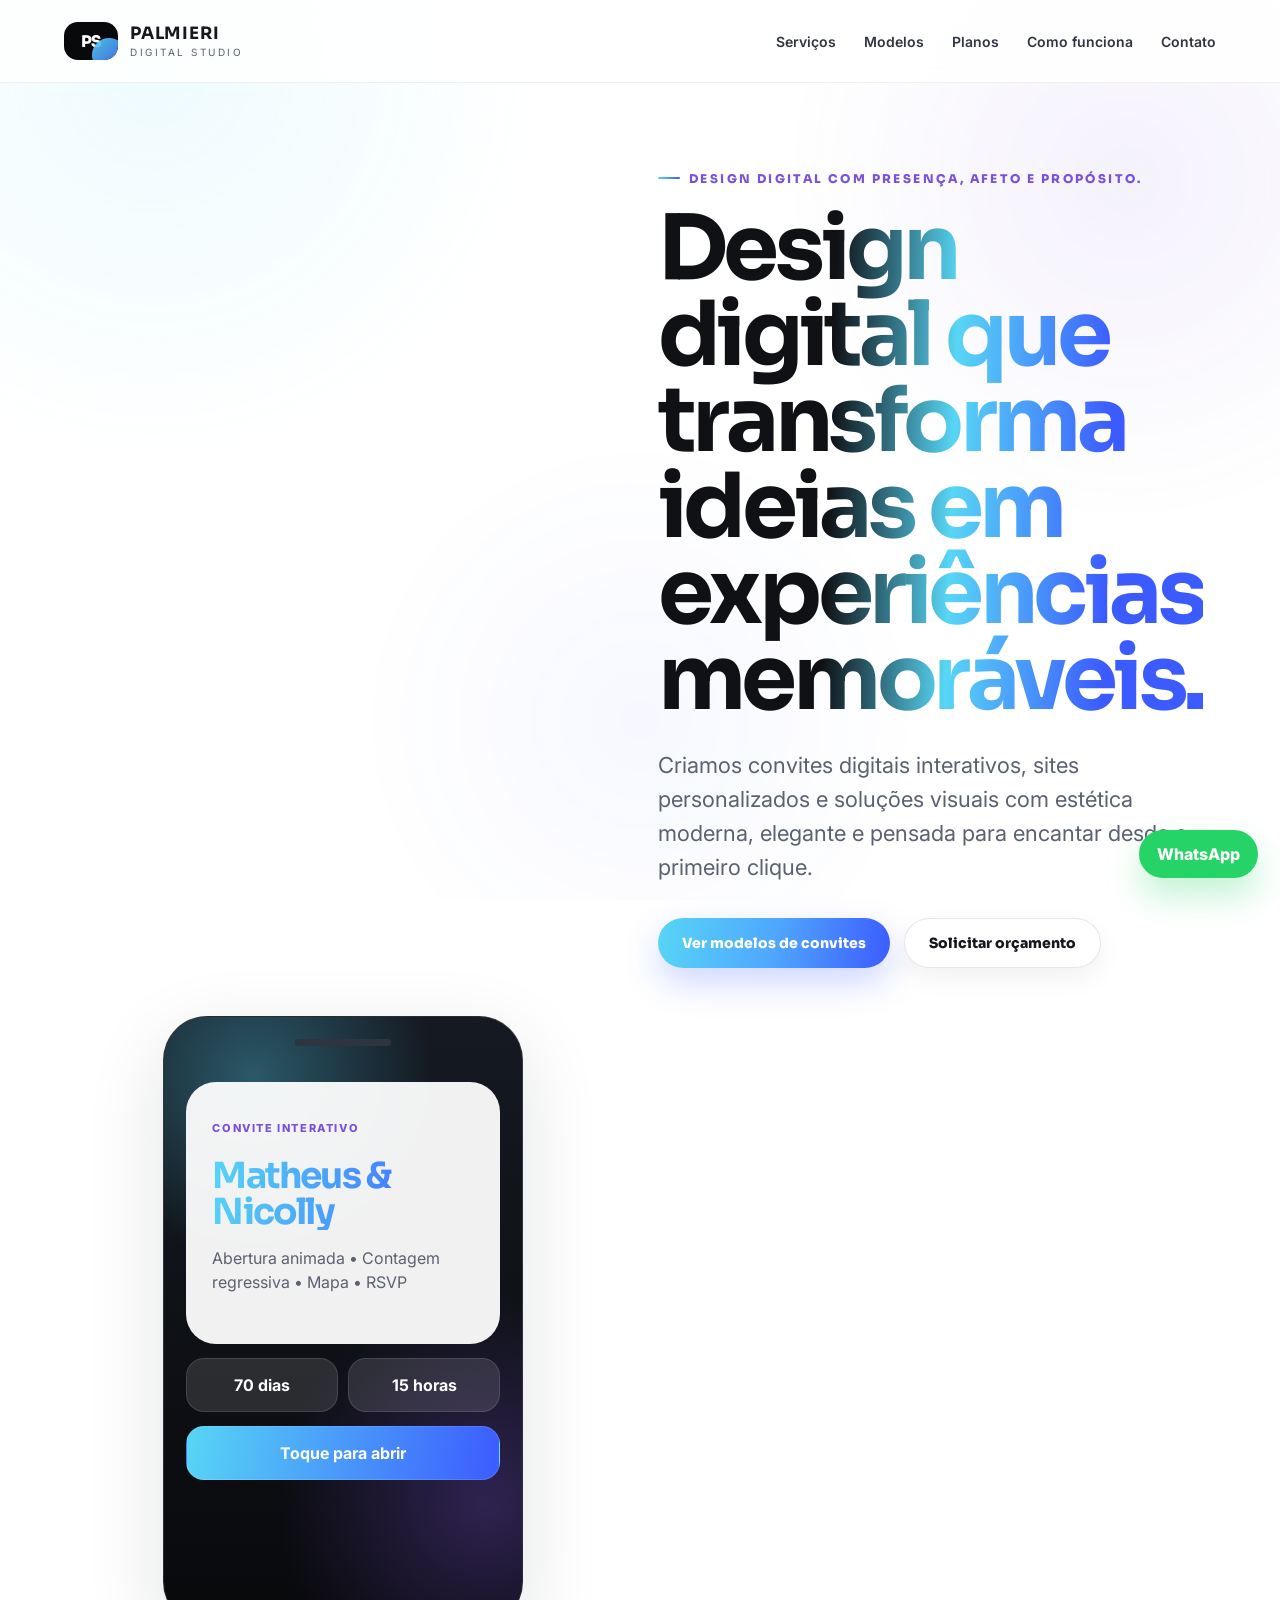
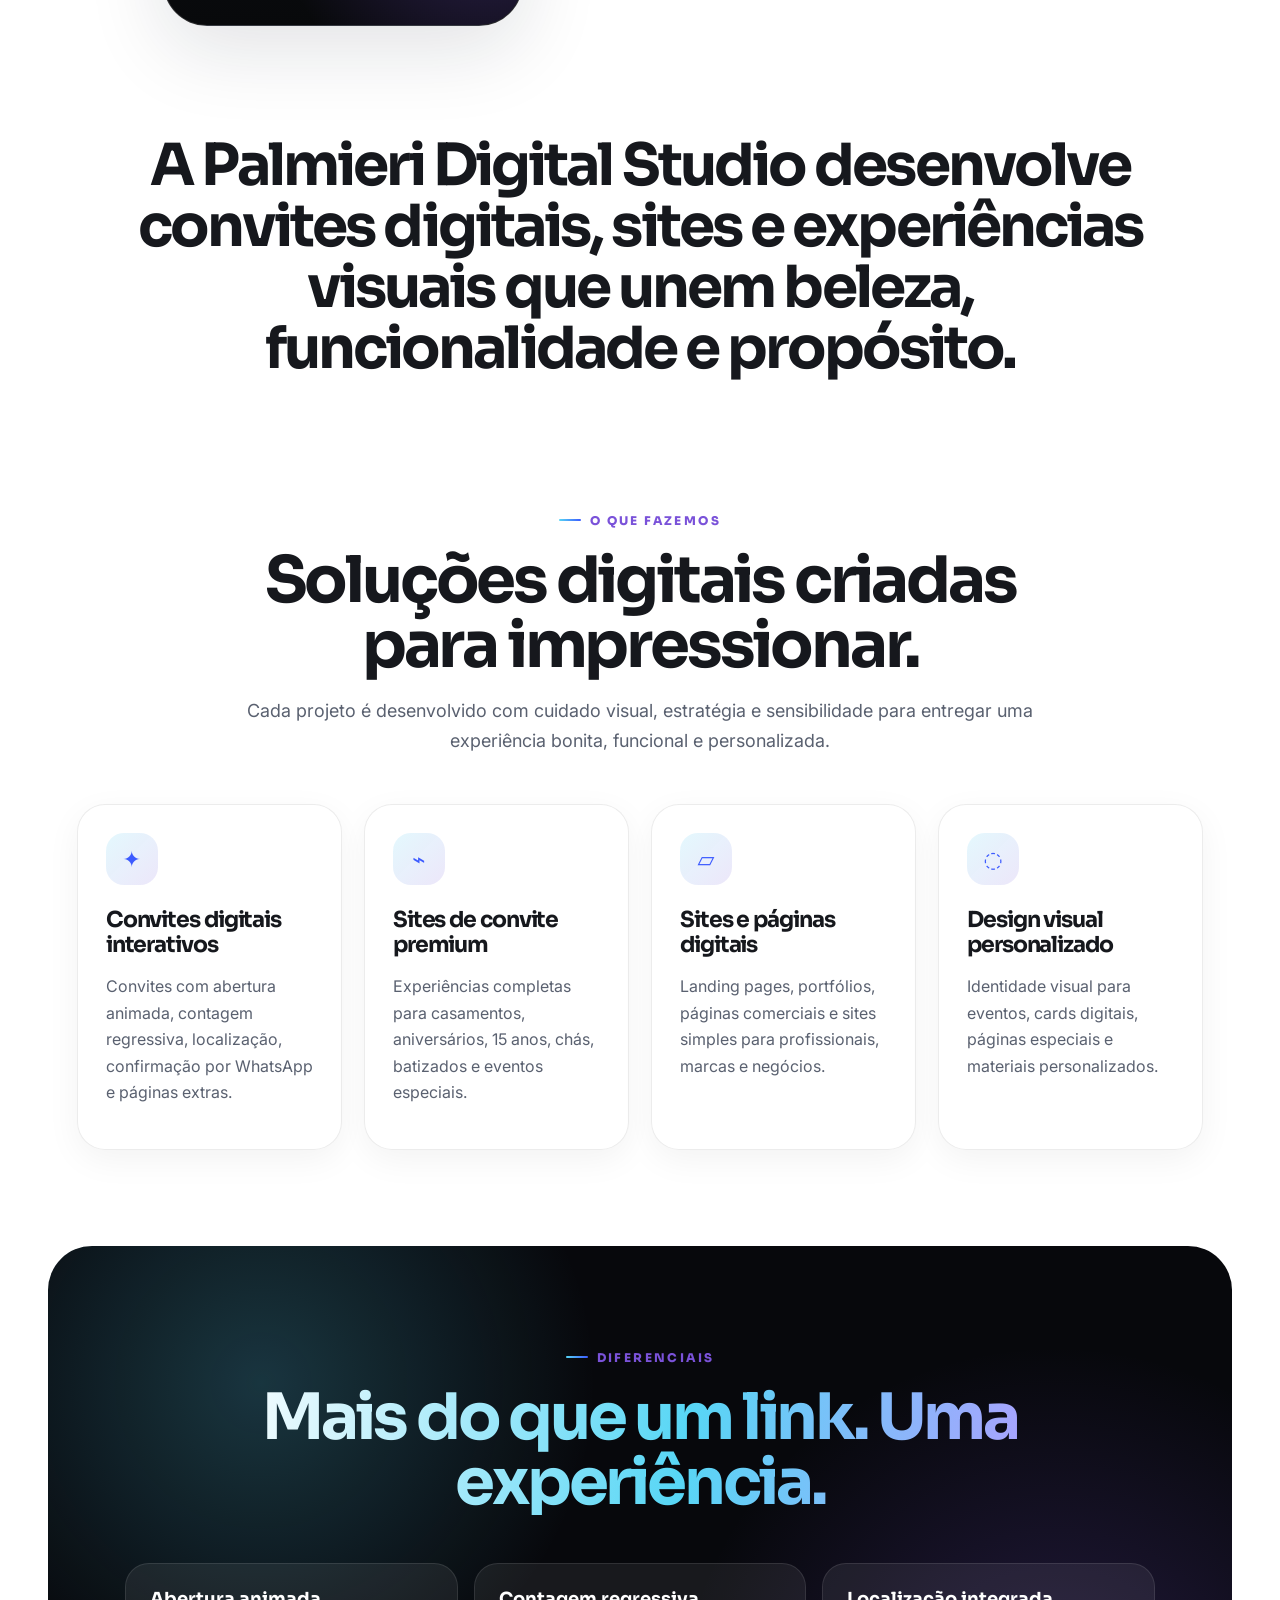
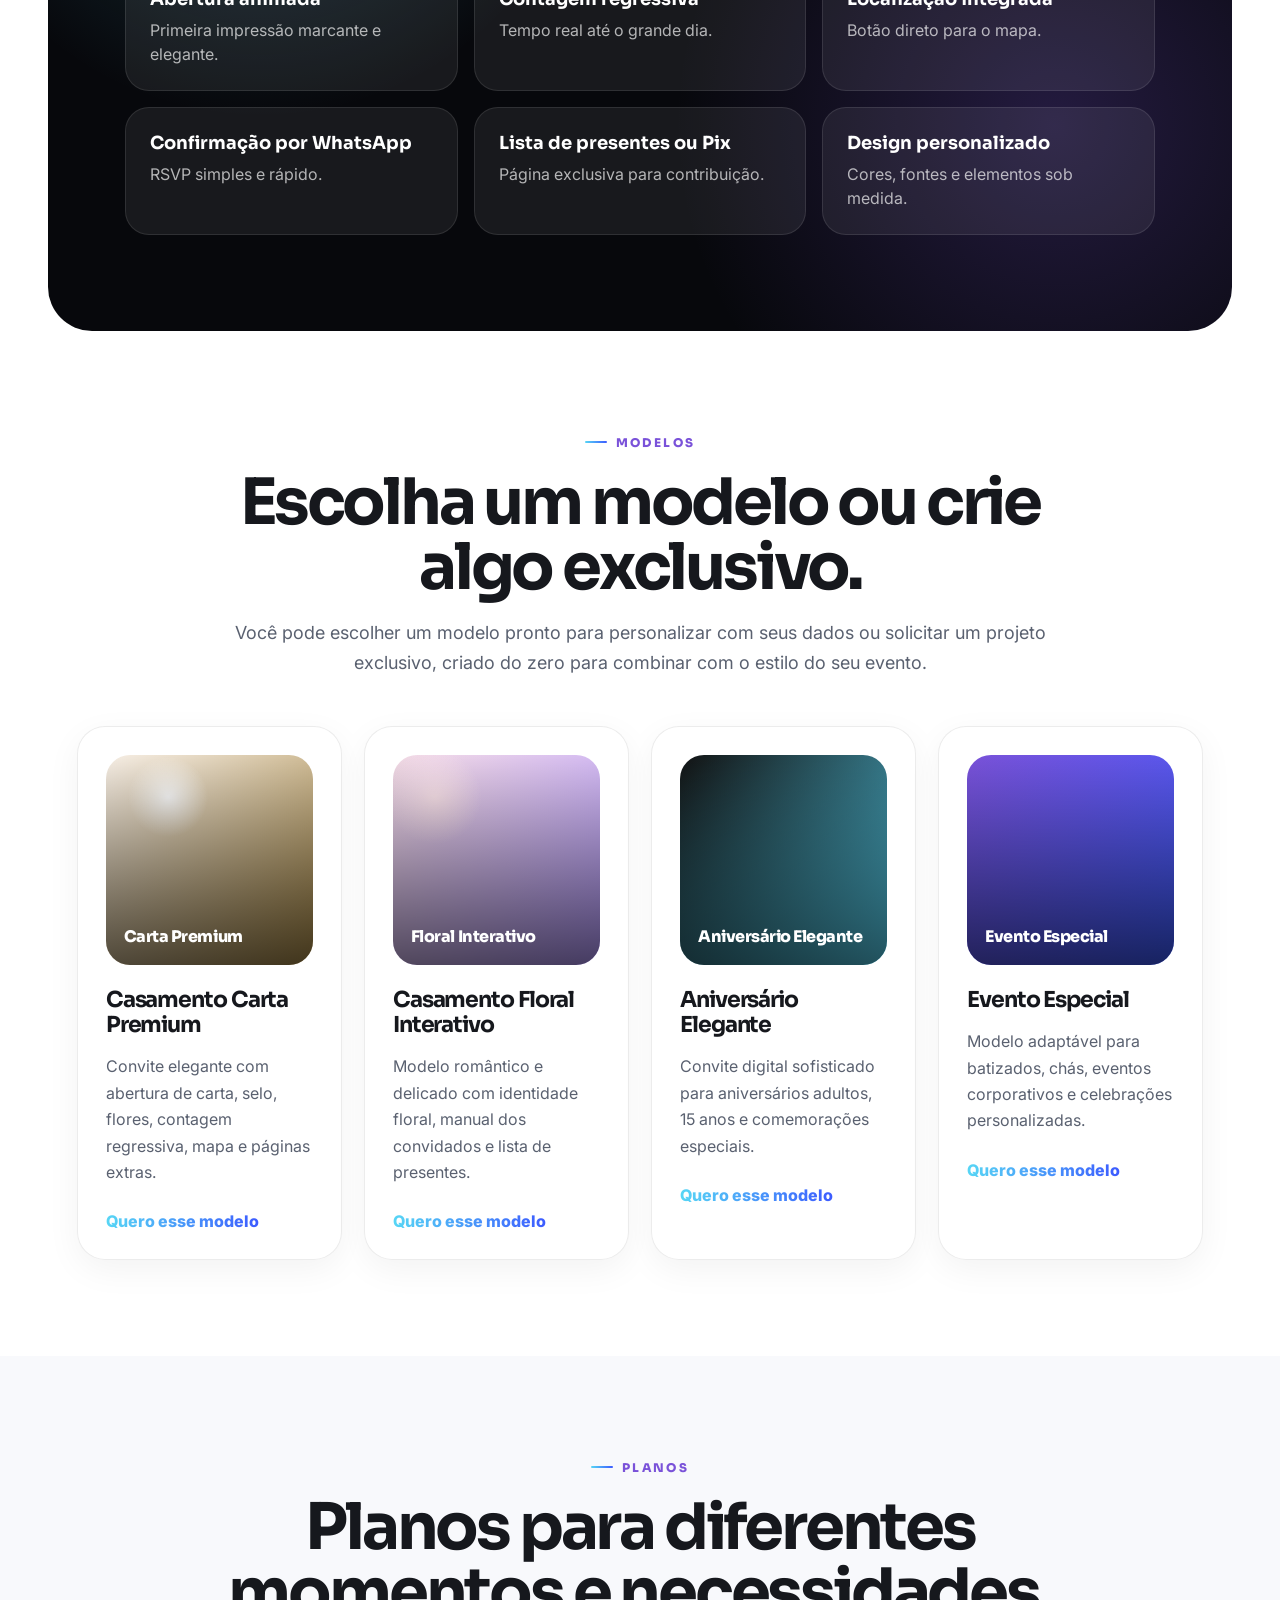
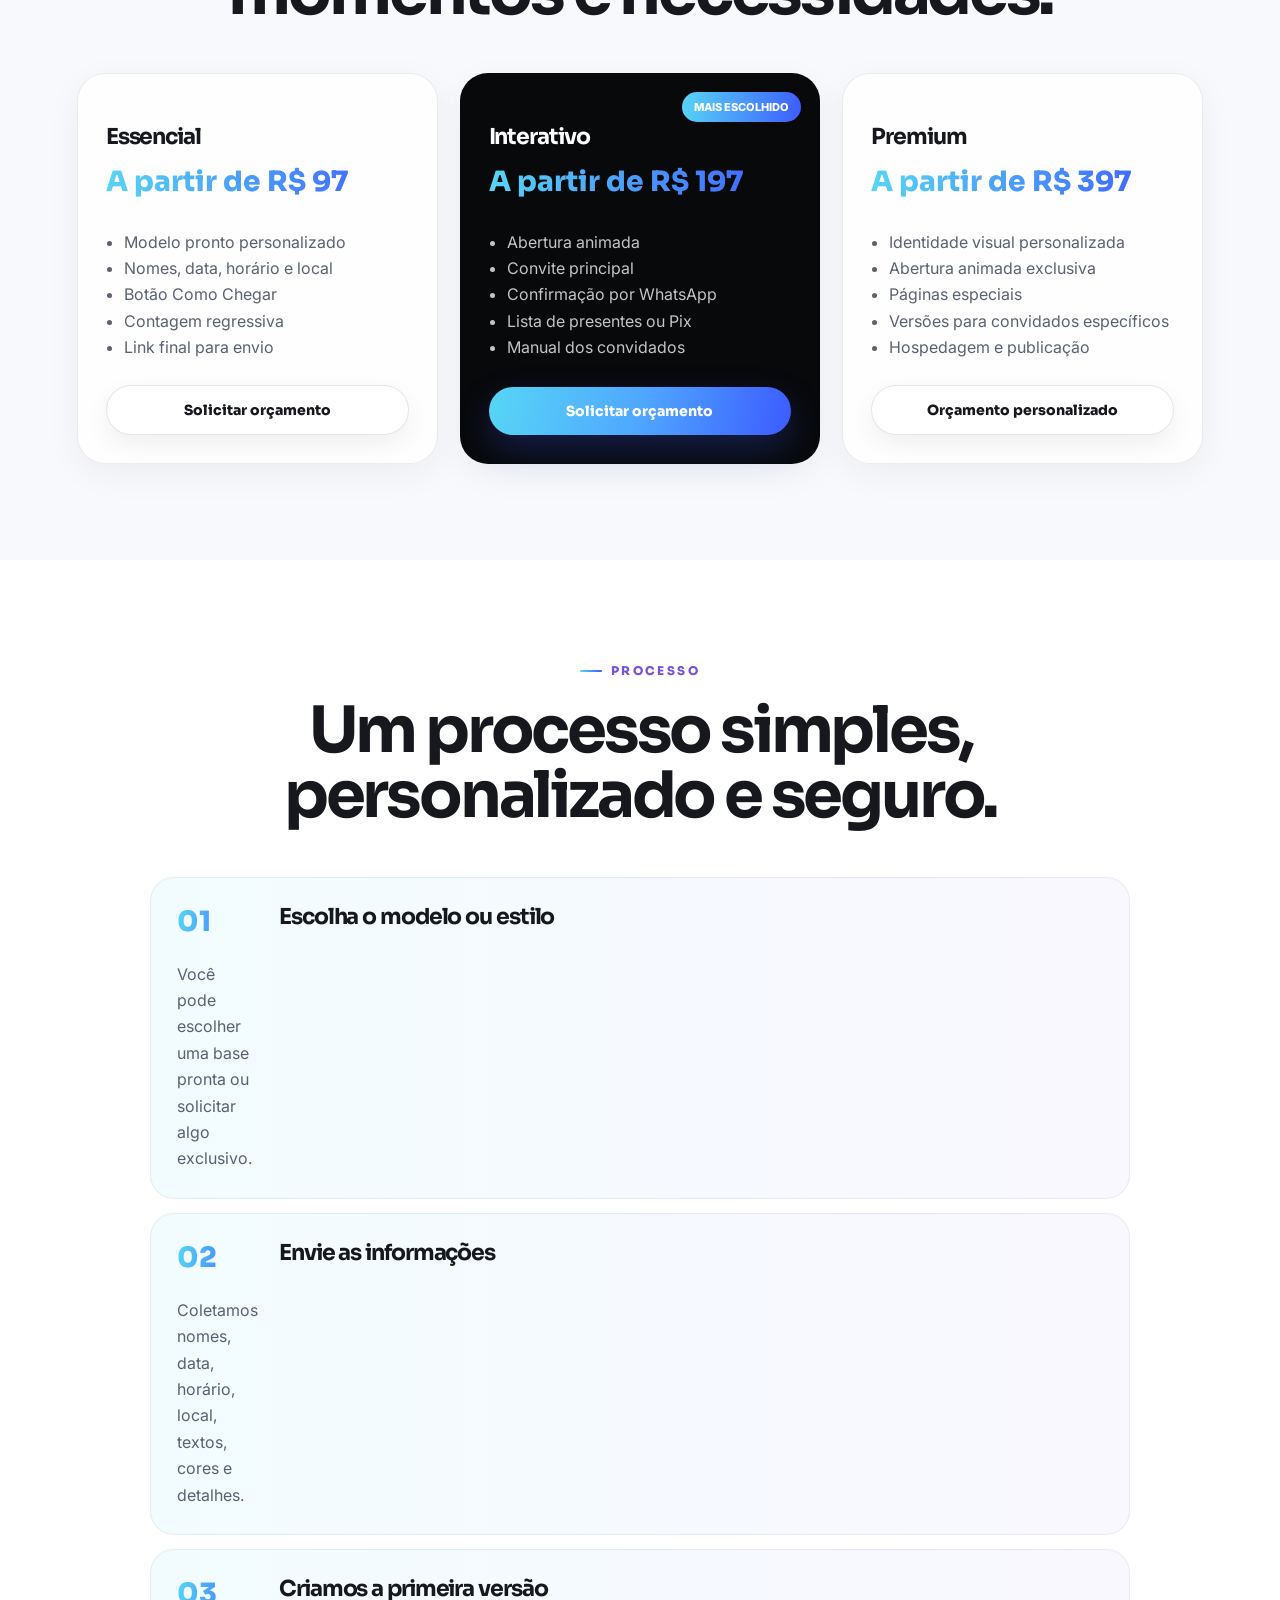
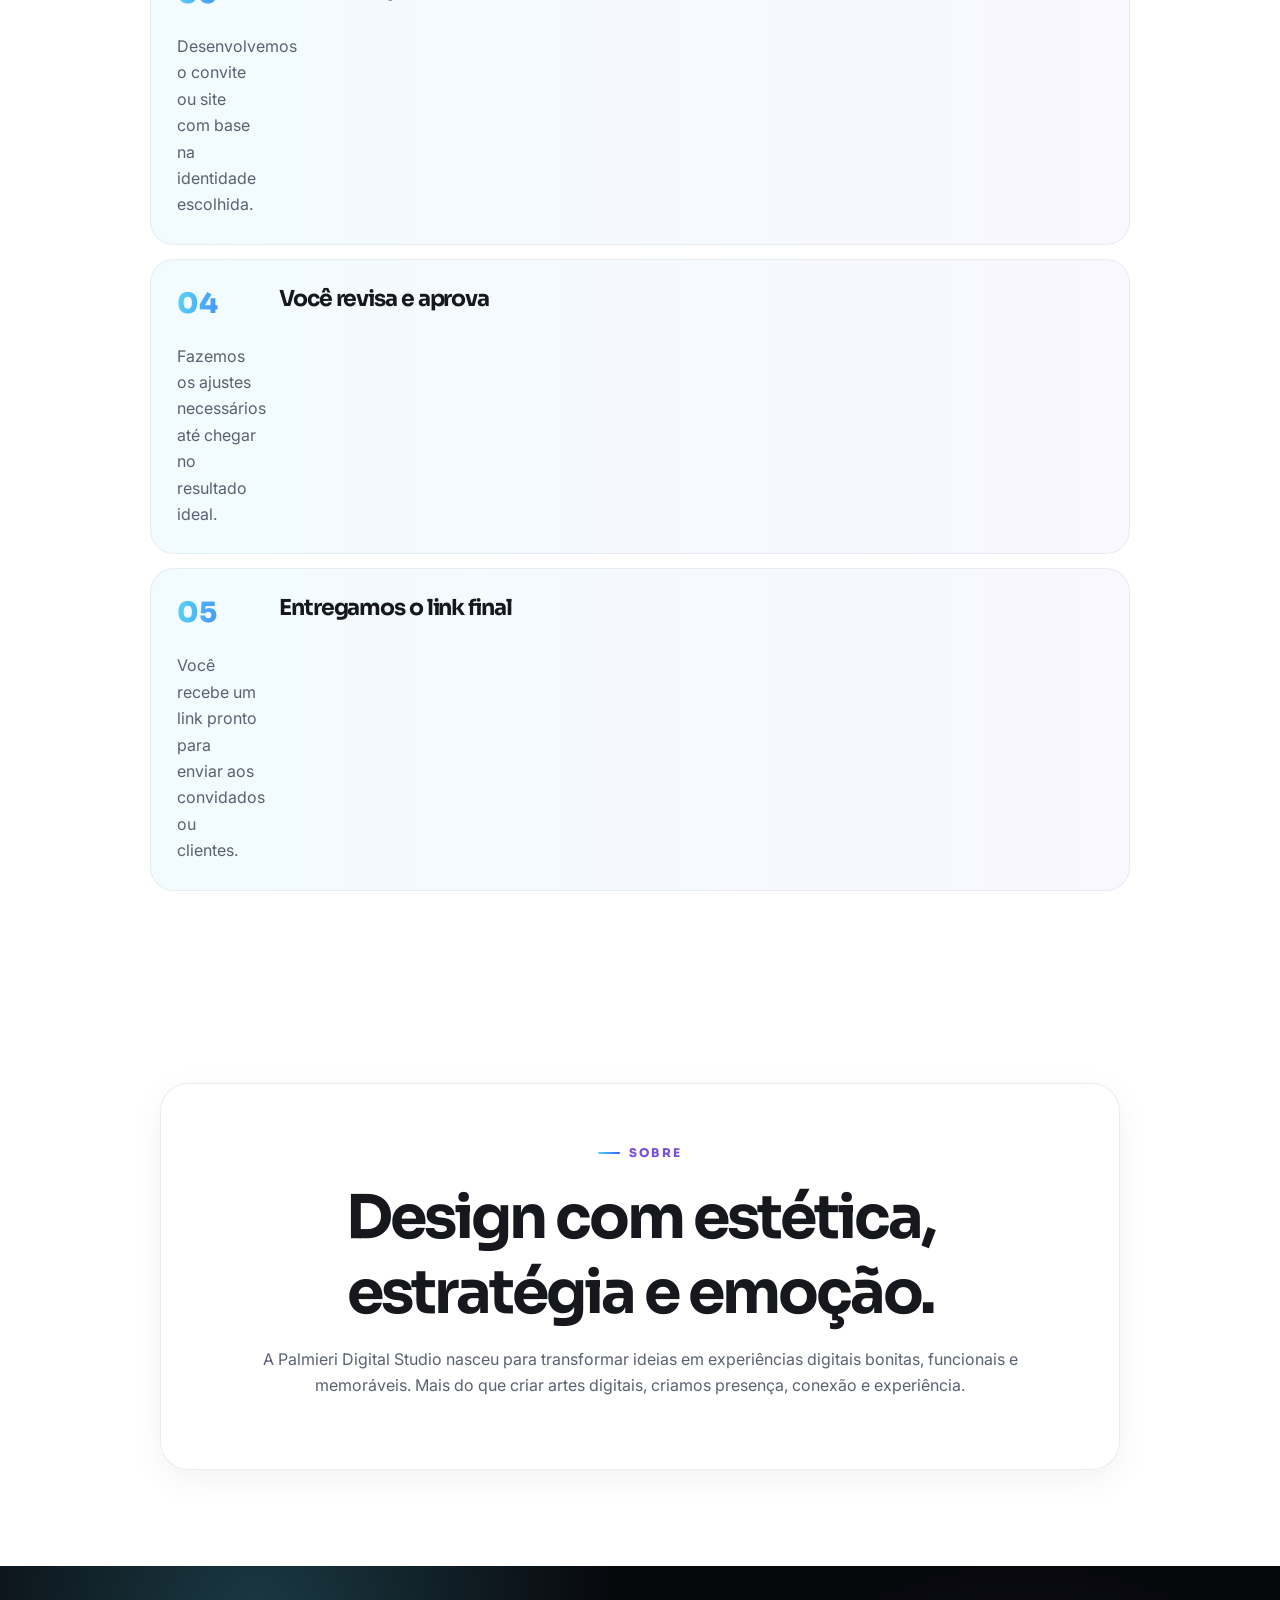
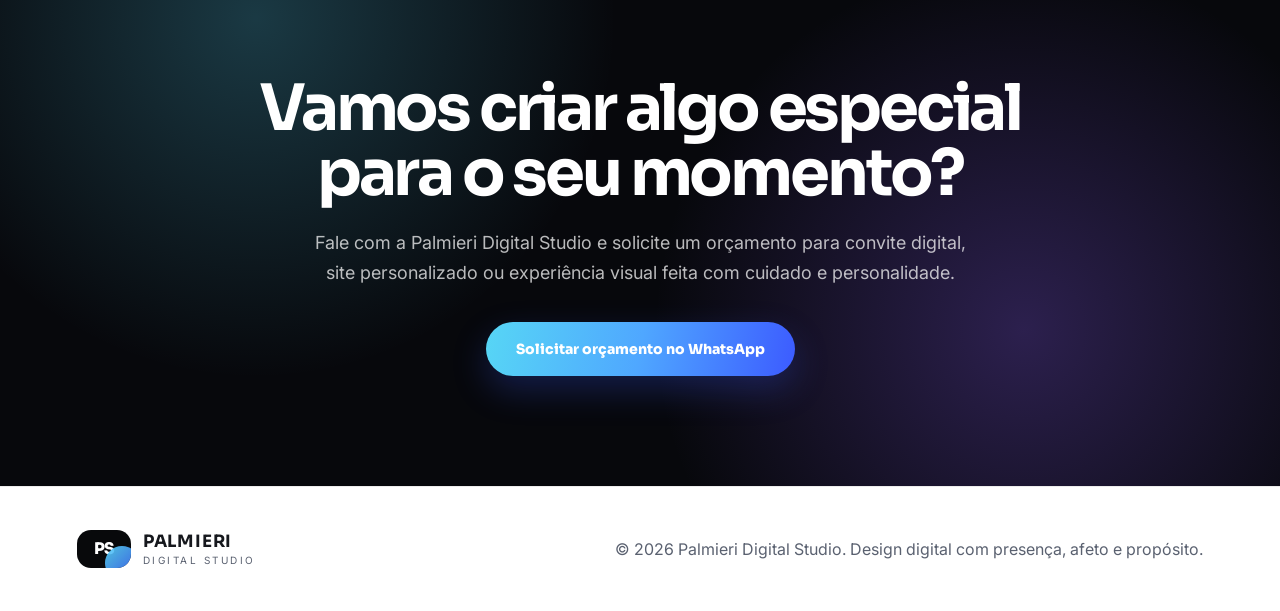
==== index.html @ e54e87e0 "Primeira versão do site Palmieri Digital Studio" ====
<!DOCTYPE html>
<html lang="pt-BR">
<head>
  <meta charset="UTF-8" />
  <meta name="viewport" content="width=device-width, initial-scale=1.0" />
  <title>Palmieri Digital Studio</title>
  <meta name="description" content="Convites digitais interativos, sites personalizados e experiências visuais com design moderno, elegante e feito sob medida." />
  <link rel="preconnect" href="https://fonts.googleapis.com">
  <link rel="preconnect" href="https://fonts.gstatic.com" crossorigin>
  <link href="https://fonts.googleapis.com/css2?family=Inter:wght@400;500;600;700;800&family=Sora:wght@400;500;600;700;800&display=swap" rel="stylesheet">
  <link rel="stylesheet" href="style.css" />
  <script defer src="script.js"></script>
</head>

<body>
  <header class="header">
    <a class="brand" href="#inicio" aria-label="Palmieri Digital Studio">
      <span class="brand-symbol">PS</span>
      <span class="brand-text">
        <strong>Palmieri</strong>
        <small>Digital Studio</small>
      </span>
    </a>

    <button class="menu-btn" id="menuBtn" aria-label="Abrir menu">☰</button>

    <nav class="nav" id="nav">
      <a href="#servicos">Serviços</a>
      <a href="#modelos">Modelos</a>
      <a href="#planos">Planos</a>
      <a href="#como-funciona">Como funciona</a>
      <a href="#contato">Contato</a>
    </nav>
  </header>

  <main>
    <section class="hero" id="inicio">
      <div class="hero-bg"></div>

      <div class="hero-content reveal">
        <p class="eyebrow">Design digital com presença, afeto e propósito.</p>
        <h1>Design digital que transforma ideias em experiências memoráveis.</h1>
        <p class="hero-text">
          Criamos convites digitais interativos, sites personalizados e soluções visuais com estética moderna,
          elegante e pensada para encantar desde o primeiro clique.
        </p>

        <div class="hero-actions">
          <a class="btn primary" href="#modelos">Ver modelos de convites</a>
          <a class="btn secondary" href="https://wa.me/5519996208046?text=Ol%C3%A1%21%20Gostei%20da%20Palmieri%20Digital%20Studio%20e%20gostaria%20de%20solicitar%20um%20or%C3%A7amento%20para%20um%20convite%20digital%20ou%20site%20personalizado." target="_blank" rel="noopener">Solicitar orçamento</a>
        </div>
      </div>

      <div class="hero-card reveal">
        <div class="phone-mockup">
          <div class="phone-top"></div>
          <div class="mock-card invite">
            <span class="mini-label">Convite interativo</span>
            <h3>Matheus & Nicolly</h3>
            <p>Abertura animada • Contagem regressiva • Mapa • RSVP</p>
          </div>
          <div class="mock-row">
            <span>70 dias</span>
            <span>15 horas</span>
          </div>
          <div class="mock-button">Toque para abrir</div>
        </div>
      </div>
    </section>

    <section class="section intro reveal">
      <p>
        A Palmieri Digital Studio desenvolve convites digitais, sites e experiências visuais que unem
        beleza, funcionalidade e propósito.
      </p>
    </section>

    <section class="section" id="servicos">
      <div class="section-head reveal">
        <span class="eyebrow">O que fazemos</span>
        <h2>Soluções digitais criadas para impressionar.</h2>
        <p>
          Cada projeto é desenvolvido com cuidado visual, estratégia e sensibilidade para entregar uma experiência
          bonita, funcional e personalizada.
        </p>
      </div>

      <div class="grid services-grid">
        <article class="service-card reveal">
          <div class="icon">✦</div>
          <h3>Convites digitais interativos</h3>
          <p>Convites com abertura animada, contagem regressiva, localização, confirmação por WhatsApp e páginas extras.</p>
        </article>

        <article class="service-card reveal">
          <div class="icon">⌁</div>
          <h3>Sites de convite premium</h3>
          <p>Experiências completas para casamentos, aniversários, 15 anos, chás, batizados e eventos especiais.</p>
        </article>

        <article class="service-card reveal">
          <div class="icon">▱</div>
          <h3>Sites e páginas digitais</h3>
          <p>Landing pages, portfólios, páginas comerciais e sites simples para profissionais, marcas e negócios.</p>
        </article>

        <article class="service-card reveal">
          <div class="icon">◌</div>
          <h3>Design visual personalizado</h3>
          <p>Identidade visual para eventos, cards digitais, páginas especiais e materiais personalizados.</p>
        </article>
      </div>
    </section>

    <section class="section dark-section">
      <div class="section-head reveal">
        <span class="eyebrow blue">Diferenciais</span>
        <h2>Mais do que um link. Uma experiência.</h2>
      </div>

      <div class="features">
        <div class="feature reveal"><strong>Abertura animada</strong><span>Primeira impressão marcante e elegante.</span></div>
        <div class="feature reveal"><strong>Contagem regressiva</strong><span>Tempo real até o grande dia.</span></div>
        <div class="feature reveal"><strong>Localização integrada</strong><span>Botão direto para o mapa.</span></div>
        <div class="feature reveal"><strong>Confirmação por WhatsApp</strong><span>RSVP simples e rápido.</span></div>
        <div class="feature reveal"><strong>Lista de presentes ou Pix</strong><span>Página exclusiva para contribuição.</span></div>
        <div class="feature reveal"><strong>Design personalizado</strong><span>Cores, fontes e elementos sob medida.</span></div>
      </div>
    </section>

    <section class="section" id="modelos">
      <div class="section-head reveal">
        <span class="eyebrow">Modelos</span>
        <h2>Escolha um modelo ou crie algo exclusivo.</h2>
        <p>
          Você pode escolher um modelo pronto para personalizar com seus dados ou solicitar um projeto exclusivo,
          criado do zero para combinar com o estilo do seu evento.
        </p>
      </div>

      <div class="grid models-grid">
        <article class="model-card reveal">
          <div class="model-preview model-1">
            <span>Carta Premium</span>
          </div>
          <h3>Casamento Carta Premium</h3>
          <p>Convite elegante com abertura de carta, selo, flores, contagem regressiva, mapa e páginas extras.</p>
          <a href="https://wa.me/5519996208046?text=Ol%C3%A1%21%20Gostei%20da%20Palmieri%20Digital%20Studio%20e%20gostaria%20de%20solicitar%20um%20or%C3%A7amento%20para%20um%20convite%20digital%20ou%20site%20personalizado." target="_blank" rel="noopener">Quero esse modelo</a>
        </article>

        <article class="model-card reveal">
          <div class="model-preview model-2">
            <span>Floral Interativo</span>
          </div>
          <h3>Casamento Floral Interativo</h3>
          <p>Modelo romântico e delicado com identidade floral, manual dos convidados e lista de presentes.</p>
          <a href="https://wa.me/5519996208046?text=Ol%C3%A1%21%20Gostei%20da%20Palmieri%20Digital%20Studio%20e%20gostaria%20de%20solicitar%20um%20or%C3%A7amento%20para%20um%20convite%20digital%20ou%20site%20personalizado." target="_blank" rel="noopener">Quero esse modelo</a>
        </article>

        <article class="model-card reveal">
          <div class="model-preview model-3">
            <span>Aniversário Elegante</span>
          </div>
          <h3>Aniversário Elegante</h3>
          <p>Convite digital sofisticado para aniversários adultos, 15 anos e comemorações especiais.</p>
          <a href="https://wa.me/5519996208046?text=Ol%C3%A1%21%20Gostei%20da%20Palmieri%20Digital%20Studio%20e%20gostaria%20de%20solicitar%20um%20or%C3%A7amento%20para%20um%20convite%20digital%20ou%20site%20personalizado." target="_blank" rel="noopener">Quero esse modelo</a>
        </article>

        <article class="model-card reveal">
          <div class="model-preview model-4">
            <span>Evento Especial</span>
          </div>
          <h3>Evento Especial</h3>
          <p>Modelo adaptável para batizados, chás, eventos corporativos e celebrações personalizadas.</p>
          <a href="https://wa.me/5519996208046?text=Ol%C3%A1%21%20Gostei%20da%20Palmieri%20Digital%20Studio%20e%20gostaria%20de%20solicitar%20um%20or%C3%A7amento%20para%20um%20convite%20digital%20ou%20site%20personalizado." target="_blank" rel="noopener">Quero esse modelo</a>
        </article>
      </div>
    </section>

    <section class="section pricing" id="planos">
      <div class="section-head reveal">
        <span class="eyebrow">Planos</span>
        <h2>Planos para diferentes momentos e necessidades.</h2>
      </div>

      <div class="grid pricing-grid">
        <article class="price-card reveal">
          <h3>Essencial</h3>
          <p class="price">A partir de R$ 97</p>
          <ul>
            <li>Modelo pronto personalizado</li>
            <li>Nomes, data, horário e local</li>
            <li>Botão Como Chegar</li>
            <li>Contagem regressiva</li>
            <li>Link final para envio</li>
          </ul>
          <a class="btn secondary full" href="https://wa.me/5519996208046?text=Ol%C3%A1%21%20Gostei%20da%20Palmieri%20Digital%20Studio%20e%20gostaria%20de%20solicitar%20um%20or%C3%A7amento%20para%20um%20convite%20digital%20ou%20site%20personalizado." target="_blank" rel="noopener">Solicitar orçamento</a>
        </article>

        <article class="price-card featured reveal">
          <span class="tag">Mais escolhido</span>
          <h3>Interativo</h3>
          <p class="price">A partir de R$ 197</p>
          <ul>
            <li>Abertura animada</li>
            <li>Convite principal</li>
            <li>Confirmação por WhatsApp</li>
            <li>Lista de presentes ou Pix</li>
            <li>Manual dos convidados</li>
          </ul>
          <a class="btn primary full" href="https://wa.me/5519996208046?text=Ol%C3%A1%21%20Gostei%20da%20Palmieri%20Digital%20Studio%20e%20gostaria%20de%20solicitar%20um%20or%C3%A7amento%20para%20um%20convite%20digital%20ou%20site%20personalizado." target="_blank" rel="noopener">Solicitar orçamento</a>
        </article>

        <article class="price-card reveal">
          <h3>Premium</h3>
          <p class="price">A partir de R$ 397</p>
          <ul>
            <li>Identidade visual personalizada</li>
            <li>Abertura animada exclusiva</li>
            <li>Páginas especiais</li>
            <li>Versões para convidados específicos</li>
            <li>Hospedagem e publicação</li>
          </ul>
          <a class="btn secondary full" href="https://wa.me/5519996208046?text=Ol%C3%A1%21%20Gostei%20da%20Palmieri%20Digital%20Studio%20e%20gostaria%20de%20solicitar%20um%20or%C3%A7amento%20para%20um%20convite%20digital%20ou%20site%20personalizado." target="_blank" rel="noopener">Orçamento personalizado</a>
        </article>
      </div>
    </section>

    <section class="section process" id="como-funciona">
      <div class="section-head reveal">
        <span class="eyebrow">Processo</span>
        <h2>Um processo simples, personalizado e seguro.</h2>
      </div>

      <div class="steps">
        <div class="step reveal"><span>01</span><h3>Escolha o modelo ou estilo</h3><p>Você pode escolher uma base pronta ou solicitar algo exclusivo.</p></div>
        <div class="step reveal"><span>02</span><h3>Envie as informações</h3><p>Coletamos nomes, data, horário, local, textos, cores e detalhes.</p></div>
        <div class="step reveal"><span>03</span><h3>Criamos a primeira versão</h3><p>Desenvolvemos o convite ou site com base na identidade escolhida.</p></div>
        <div class="step reveal"><span>04</span><h3>Você revisa e aprova</h3><p>Fazemos os ajustes necessários até chegar no resultado ideal.</p></div>
        <div class="step reveal"><span>05</span><h3>Entregamos o link final</h3><p>Você recebe um link pronto para enviar aos convidados ou clientes.</p></div>
      </div>
    </section>

    <section class="section about">
      <div class="about-box reveal">
        <span class="eyebrow">Sobre</span>
        <h2>Design com estética, estratégia e emoção.</h2>
        <p>
          A Palmieri Digital Studio nasceu para transformar ideias em experiências digitais bonitas, funcionais
          e memoráveis. Mais do que criar artes digitais, criamos presença, conexão e experiência.
        </p>
      </div>
    </section>

    <section class="cta" id="contato">
      <div class="cta-content reveal">
        <h2>Vamos criar algo especial para o seu momento?</h2>
        <p>
          Fale com a Palmieri Digital Studio e solicite um orçamento para convite digital, site personalizado
          ou experiência visual feita com cuidado e personalidade.
        </p>
        <a class="btn primary large" href="https://wa.me/5519996208046?text=Ol%C3%A1%21%20Gostei%20da%20Palmieri%20Digital%20Studio%20e%20gostaria%20de%20solicitar%20um%20or%C3%A7amento%20para%20um%20convite%20digital%20ou%20site%20personalizado." target="_blank" rel="noopener">Solicitar orçamento no WhatsApp</a>
      </div>
    </section>
  </main>

  <a class="whatsapp-float" href="https://wa.me/5519996208046?text=Ol%C3%A1%21%20Gostei%20da%20Palmieri%20Digital%20Studio%20e%20gostaria%20de%20solicitar%20um%20or%C3%A7amento%20para%20um%20convite%20digital%20ou%20site%20personalizado." target="_blank" rel="noopener" aria-label="Falar no WhatsApp">
    WhatsApp
  </a>

  <footer class="footer">
    <div class="brand footer-brand">
      <span class="brand-symbol">PS</span>
      <span class="brand-text">
        <strong>Palmieri</strong>
        <small>Digital Studio</small>
      </span>
    </div>
    <p>© 2026 Palmieri Digital Studio. Design digital com presença, afeto e propósito.</p>
  </footer>
</body>
</html>
---- style.css ----
:root{
  --white:#ffffff;
  --off:#f8f9fc;
  --soft:#eef4ff;
  --black:#0f1115;
  --graphite:#16181d;
  --text:#5a6170;
  --blue1:#57d6f5;
  --blue2:#4fa7ff;
  --blue3:#3c5bff;
  --purple1:#3f2468;
  --purple2:#7a52d9;
  --purple3:#b59bff;
  --radius:28px;
  --shadow:0 24px 80px rgba(18, 23, 38, .12);
}

*{box-sizing:border-box}

html{scroll-behavior:smooth}

body{
  margin:0;
  font-family:"Inter",system-ui,sans-serif;
  color:var(--graphite);
  background:var(--white);
  overflow-x:hidden;
}

body:before{
  content:"";
  position:fixed;
  inset:0;
  pointer-events:none;
  opacity:.55;
  background:
    radial-gradient(circle at 12% 8%, rgba(87,214,245,.18), transparent 28%),
    radial-gradient(circle at 88% 20%, rgba(122,82,217,.14), transparent 26%),
    radial-gradient(circle at 50% 80%, rgba(60,91,255,.08), transparent 30%);
  z-index:-1;
}

a{text-decoration:none;color:inherit}

.header{
  position:sticky;
  top:0;
  z-index:50;
  display:flex;
  align-items:center;
  justify-content:space-between;
  gap:28px;
  padding:22px clamp(18px,5vw,70px);
  background:rgba(255,255,255,.82);
  backdrop-filter:blur(18px);
  border-bottom:1px solid rgba(15,17,21,.06);
}

.brand{
  display:flex;
  align-items:center;
  gap:12px;
}

.brand-symbol{
  width:54px;
  height:38px;
  display:grid;
  place-items:center;
  border-radius:14px;
  background:#08090b;
  color:#fff;
  font-family:"Sora",sans-serif;
  font-weight:800;
  letter-spacing:-1px;
  position:relative;
  overflow:hidden;
}

.brand-symbol:after{
  content:"";
  position:absolute;
  inset:auto -8px -12px auto;
  width:34px;
  height:34px;
  border-radius:50%;
  background:linear-gradient(135deg,var(--blue1),var(--blue3));
  opacity:.9;
}

.brand-text{
  display:flex;
  flex-direction:column;
  line-height:1;
}

.brand-text strong{
  font-family:"Sora",sans-serif;
  text-transform:uppercase;
  letter-spacing:.8px;
  font-size:17px;
}

.brand-text small{
  margin-top:5px;
  text-transform:uppercase;
  letter-spacing:2.5px;
  color:var(--text);
  font-size:10px;
}

.nav{
  display:flex;
  align-items:center;
  gap:28px;
  font-weight:600;
  font-size:14px;
}

.nav a{
  color:#303541;
}

.nav a:hover{
  background:linear-gradient(90deg,var(--blue1),var(--blue3));
  -webkit-background-clip:text;
  background-clip:text;
  color:transparent;
}

.menu-btn{
  display:none;
  border:0;
  background:#111;
  color:white;
  border-radius:12px;
  padding:10px 13px;
  font-size:22px;
}

.hero{
  min-height:calc(100vh - 84px);
  display:grid;
  grid-template-columns:1.15fr .85fr;
  align-items:center;
  gap:48px;
  padding:80px clamp(18px,6vw,88px);
  position:relative;
}

.hero-content{
  max-width:820px;
}

.eyebrow{
  display:inline-flex;
  align-items:center;
  gap:9px;
  margin:0 0 20px;
  font-family:"Sora",sans-serif;
  font-size:12px;
  font-weight:800;
  text-transform:uppercase;
  letter-spacing:2.4px;
  color:var(--purple2);
}

.eyebrow:before{
  content:"";
  width:22px;
  height:2px;
  background:linear-gradient(90deg,var(--blue1),var(--blue3));
  border-radius:99px;
}

h1,h2,h3{
  font-family:"Sora",sans-serif;
  margin:0;
  letter-spacing:-.05em;
}

h1{
  max-width:900px;
  font-size:clamp(46px,7vw,92px);
  line-height:.96;
  background:linear-gradient(92deg,var(--black) 0%, var(--black) 32%, var(--blue1) 54%, var(--blue3) 82%);
  -webkit-background-clip:text;
  background-clip:text;
  color:transparent;
}

.hero-text{
  max-width:680px;
  margin:26px 0 0;
  color:var(--text);
  font-size:clamp(18px,2vw,22px);
  line-height:1.55;
}

.hero-actions{
  display:flex;
  flex-wrap:wrap;
  gap:14px;
  margin-top:34px;
}

.btn{
  display:inline-flex;
  align-items:center;
  justify-content:center;
  border-radius:999px;
  padding:15px 24px;
  font-weight:800;
  font-family:"Sora",sans-serif;
  font-size:14px;
  transition:.25s ease;
}

.btn.primary{
  color:white;
  background:linear-gradient(100deg,var(--blue1),var(--blue2),var(--blue3));
  box-shadow:0 14px 34px rgba(60,91,255,.25);
}

.btn.secondary{
  color:var(--graphite);
  background:white;
  border:1px solid rgba(15,17,21,.10);
  box-shadow:0 10px 26px rgba(15,17,21,.06);
}

.btn.large{
  padding:18px 30px;
}

.btn.full{
  width:100%;
}

.btn:hover{
  transform:translateY(-3px);
}

.hero-card{
  display:flex;
  justify-content:center;
}

.phone-mockup{
  width:min(360px,90vw);
  min-height:610px;
  border-radius:44px;
  padding:22px;
  background:linear-gradient(180deg,#151922,#08090b);
  box-shadow:var(--shadow);
  border:1px solid rgba(255,255,255,.14);
  position:relative;
  overflow:hidden;
}

.phone-mockup:before{
  content:"";
  position:absolute;
  inset:0;
  background:
    radial-gradient(circle at 25% 10%, rgba(87,214,245,.34), transparent 30%),
    radial-gradient(circle at 90% 80%, rgba(122,82,217,.32), transparent 36%);
}

.phone-top{
  width:96px;
  height:7px;
  border-radius:99px;
  background:#2e3440;
  margin:0 auto 36px;
  position:relative;
  z-index:2;
}

.mock-card{
  position:relative;
  z-index:2;
  padding:34px 26px;
  border-radius:30px;
  background:rgba(255,255,255,.94);
}

.mock-card h3{
  margin-top:22px;
  font-size:36px;
  line-height:1;
  background:linear-gradient(100deg,var(--blue1),var(--blue3));
  -webkit-background-clip:text;
  background-clip:text;
  color:transparent;
}

.mock-card p{
  color:var(--text);
  line-height:1.5;
}

.mini-label{
  font-size:11px;
  text-transform:uppercase;
  letter-spacing:1.6px;
  color:var(--purple2);
  font-weight:800;
}

.mock-row{
  position:relative;
  z-index:2;
  display:grid;
  grid-template-columns:1fr 1fr;
  gap:10px;
  margin-top:14px;
}

.mock-row span,
.mock-button{
  background:rgba(255,255,255,.12);
  color:white;
  border:1px solid rgba(255,255,255,.12);
  padding:16px;
  border-radius:18px;
  text-align:center;
  font-weight:700;
}

.mock-button{
  position:relative;
  z-index:2;
  margin-top:14px;
  background:linear-gradient(100deg,var(--blue1),var(--blue3));
}

.section{
  padding:96px clamp(18px,6vw,88px);
}

.intro{
  padding-top:30px;
  padding-bottom:30px;
}

.intro p{
  max-width:1040px;
  margin:0 auto;
  font-family:"Sora",sans-serif;
  font-weight:700;
  font-size:clamp(28px,5vw,58px);
  line-height:1.05;
  letter-spacing:-.05em;
  text-align:center;
}

.section-head{
  max-width:850px;
  margin:0 auto 48px;
  text-align:center;
}

.section-head h2,
.cta h2{
  font-size:clamp(34px,5vw,64px);
  line-height:1.02;
}

.section-head p{
  margin:18px auto 0;
  color:var(--text);
  line-height:1.65;
  font-size:18px;
}

.grid{
  display:grid;
  gap:22px;
}

.services-grid{
  grid-template-columns:repeat(4,1fr);
}

.service-card,
.model-card,
.price-card,
.about-box{
  border:1px solid rgba(15,17,21,.08);
  background:rgba(255,255,255,.78);
  border-radius:var(--radius);
  padding:28px;
  box-shadow:0 10px 34px rgba(15,17,21,.05);
}

.icon{
  width:52px;
  height:52px;
  display:grid;
  place-items:center;
  border-radius:18px;
  background:linear-gradient(135deg,rgba(87,214,245,.16),rgba(122,82,217,.14));
  color:var(--blue3);
  font-size:22px;
}

.service-card h3,
.model-card h3,
.price-card h3,
.step h3{
  margin-top:22px;
  font-size:22px;
  line-height:1.15;
}

.service-card p,
.model-card p,
.price-card li,
.step p,
.about-box p,
.cta p{
  color:var(--text);
  line-height:1.65;
}

.dark-section{
  background:#07080c;
  color:white;
  border-radius:44px;
  margin:0 clamp(12px,4vw,48px);
  position:relative;
  overflow:hidden;
}

.dark-section:before{
  content:"";
  position:absolute;
  inset:0;
  background:
    radial-gradient(circle at 18% 20%, rgba(87,214,245,.22), transparent 30%),
    radial-gradient(circle at 85% 70%, rgba(122,82,217,.25), transparent 34%);
}

.dark-section .section-head,
.dark-section .features{
  position:relative;
  z-index:2;
}

.dark-section h2{
  background:linear-gradient(100deg,#fff 0%, var(--blue1) 55%, var(--purple3) 100%);
  -webkit-background-clip:text;
  background-clip:text;
  color:transparent;
}

.features{
  display:grid;
  grid-template-columns:repeat(3,1fr);
  gap:16px;
}

.feature{
  padding:24px;
  border-radius:24px;
  background:rgba(255,255,255,.07);
  border:1px solid rgba(255,255,255,.10);
}

.feature strong{
  display:block;
  margin-bottom:8px;
  font-family:"Sora",sans-serif;
  font-size:18px;
}

.feature span{
  color:rgba(255,255,255,.68);
  line-height:1.5;
}

.models-grid{
  grid-template-columns:repeat(4,1fr);
}

.model-preview{
  height:210px;
  border-radius:24px;
  display:flex;
  align-items:flex-end;
  padding:18px;
  color:white;
  font-family:"Sora",sans-serif;
  font-weight:800;
  letter-spacing:-.03em;
  position:relative;
  overflow:hidden;
}

.model-preview:before{
  content:"";
  position:absolute;
  inset:0;
  background:linear-gradient(180deg, transparent, rgba(0,0,0,.62));
}

.model-preview span{
  position:relative;
  z-index:2;
}

.model-1{
  background:
    radial-gradient(circle at 30% 20%, #fff, transparent 18%),
    linear-gradient(135deg,#f7efe6,#a98a48);
}

.model-2{
  background:
    radial-gradient(circle at 20% 20%, #ffe7ef, transparent 20%),
    linear-gradient(135deg,#f4dce5,#b59bff);
}

.model-3{
  background:linear-gradient(135deg,#111,#57d6f5);
}

.model-4{
  background:linear-gradient(135deg,#7a52d9,#3c5bff);
}

.model-card a{
  display:inline-flex;
  margin-top:10px;
  font-weight:800;
  background:linear-gradient(90deg,var(--blue1),var(--blue3));
  -webkit-background-clip:text;
  background-clip:text;
  color:transparent;
}

.pricing{
  background:var(--off);
}

.pricing-grid{
  grid-template-columns:repeat(3,1fr);
  align-items:stretch;
}

.price-card{
  position:relative;
  display:flex;
  flex-direction:column;
}

.price-card.featured{
  background:#08090b;
  color:white;
  transform:translateY(-10px);
}

.price-card.featured li{
  color:rgba(255,255,255,.76);
}

.tag{
  position:absolute;
  top:18px;
  right:18px;
  padding:8px 12px;
  border-radius:999px;
  background:linear-gradient(100deg,var(--blue1),var(--blue3));
  color:white;
  font-size:11px;
  font-weight:800;
  text-transform:uppercase;
}

.price{
  font-family:"Sora",sans-serif;
  font-weight:800;
  font-size:28px;
  margin:14px 0;
  background:linear-gradient(100deg,var(--blue1),var(--blue3));
  -webkit-background-clip:text;
  background-clip:text;
  color:transparent;
}

.price-card ul{
  padding-left:18px;
  margin-bottom:24px;
  flex:1;
}

.process{
  background:white;
}

.steps{
  max-width:980px;
  margin:0 auto;
  display:grid;
  gap:14px;
}

.step{
  display:grid;
  grid-template-columns:80px 1fr;
  gap:22px;
  align-items:start;
  padding:26px;
  border-radius:24px;
  background:linear-gradient(90deg,rgba(87,214,245,.08),rgba(181,155,255,.08));
  border:1px solid rgba(15,17,21,.06);
}

.step span{
  font-family:"Sora",sans-serif;
  font-size:28px;
  font-weight:800;
  background:linear-gradient(100deg,var(--blue1),var(--blue3));
  -webkit-background-clip:text;
  background-clip:text;
  color:transparent;
}

.step h3{
  margin:0 0 6px;
}

.step p{
  margin:0;
}

.about-box{
  max-width:960px;
  margin:0 auto;
  text-align:center;
  padding:54px;
}

.about-box h2{
  font-size:clamp(34px,5vw,60px);
}

.cta{
  padding:110px clamp(18px,6vw,88px);
  background:#07080c;
  color:white;
  text-align:center;
  position:relative;
  overflow:hidden;
}

.cta:before{
  content:"";
  position:absolute;
  inset:0;
  background:
    radial-gradient(circle at 20% 10%, rgba(87,214,245,.24), transparent 32%),
    radial-gradient(circle at 80% 70%, rgba(122,82,217,.32), transparent 34%);
}

.cta-content{
  position:relative;
  z-index:2;
  max-width:860px;
  margin:0 auto;
}

.cta p{
  color:rgba(255,255,255,.72);
  font-size:18px;
  max-width:680px;
  margin:22px auto 34px;
}

.whatsapp-float{
  position:fixed;
  right:22px;
  bottom:22px;
  z-index:80;
  padding:14px 18px;
  border-radius:999px;
  background:#25D366;
  color:white;
  font-weight:800;
  box-shadow:0 18px 34px rgba(37,211,102,.28);
}

.footer{
  padding:36px clamp(18px,6vw,88px);
  display:flex;
  justify-content:space-between;
  align-items:center;
  gap:22px;
  border-top:1px solid rgba(15,17,21,.08);
}

.footer p{
  color:var(--text);
  text-align:right;
}

.reveal{
  opacity:0;
  transform:translateY(28px);
  transition:opacity .8s ease, transform .8s ease;
}

.reveal.visible{
  opacity:1;
  transform:translateY(0);
}

@media(max-width:1050px){
  .hero{
    grid-template-columns:1fr;
    text-align:center;
  }

  .hero-content{
    margin:0 auto;
  }

  .hero-actions{
    justify-content:center;
  }

  .services-grid,
  .models-grid{
    grid-template-columns:repeat(2,1fr);
  }

  .pricing-grid{
    grid-template-columns:1fr;
  }

  .price-card.featured{
    transform:none;
  }
}

@media(max-width:760px){
  .header{
    align-items:flex-start;
  }

  .menu-btn{
    display:block;
  }

  .nav{
    display:none;
    position:absolute;
    left:18px;
    right:18px;
    top:78px;
    padding:18px;
    flex-direction:column;
    align-items:flex-start;
    background:white;
    border:1px solid rgba(15,17,21,.08);
    border-radius:22px;
    box-shadow:var(--shadow);
  }

  .nav.open{
    display:flex;
  }

  .hero{
    padding-top:60px;
  }

  .services-grid,
  .models-grid,
  .features{
    grid-template-columns:1fr;
  }

  .step{
    grid-template-columns:1fr;
  }

  .footer{
    flex-direction:column;
    align-items:flex-start;
  }

  .footer p{
    text-align:left;
  }

  .whatsapp-float{
    right:14px;
    bottom:14px;
  }
}
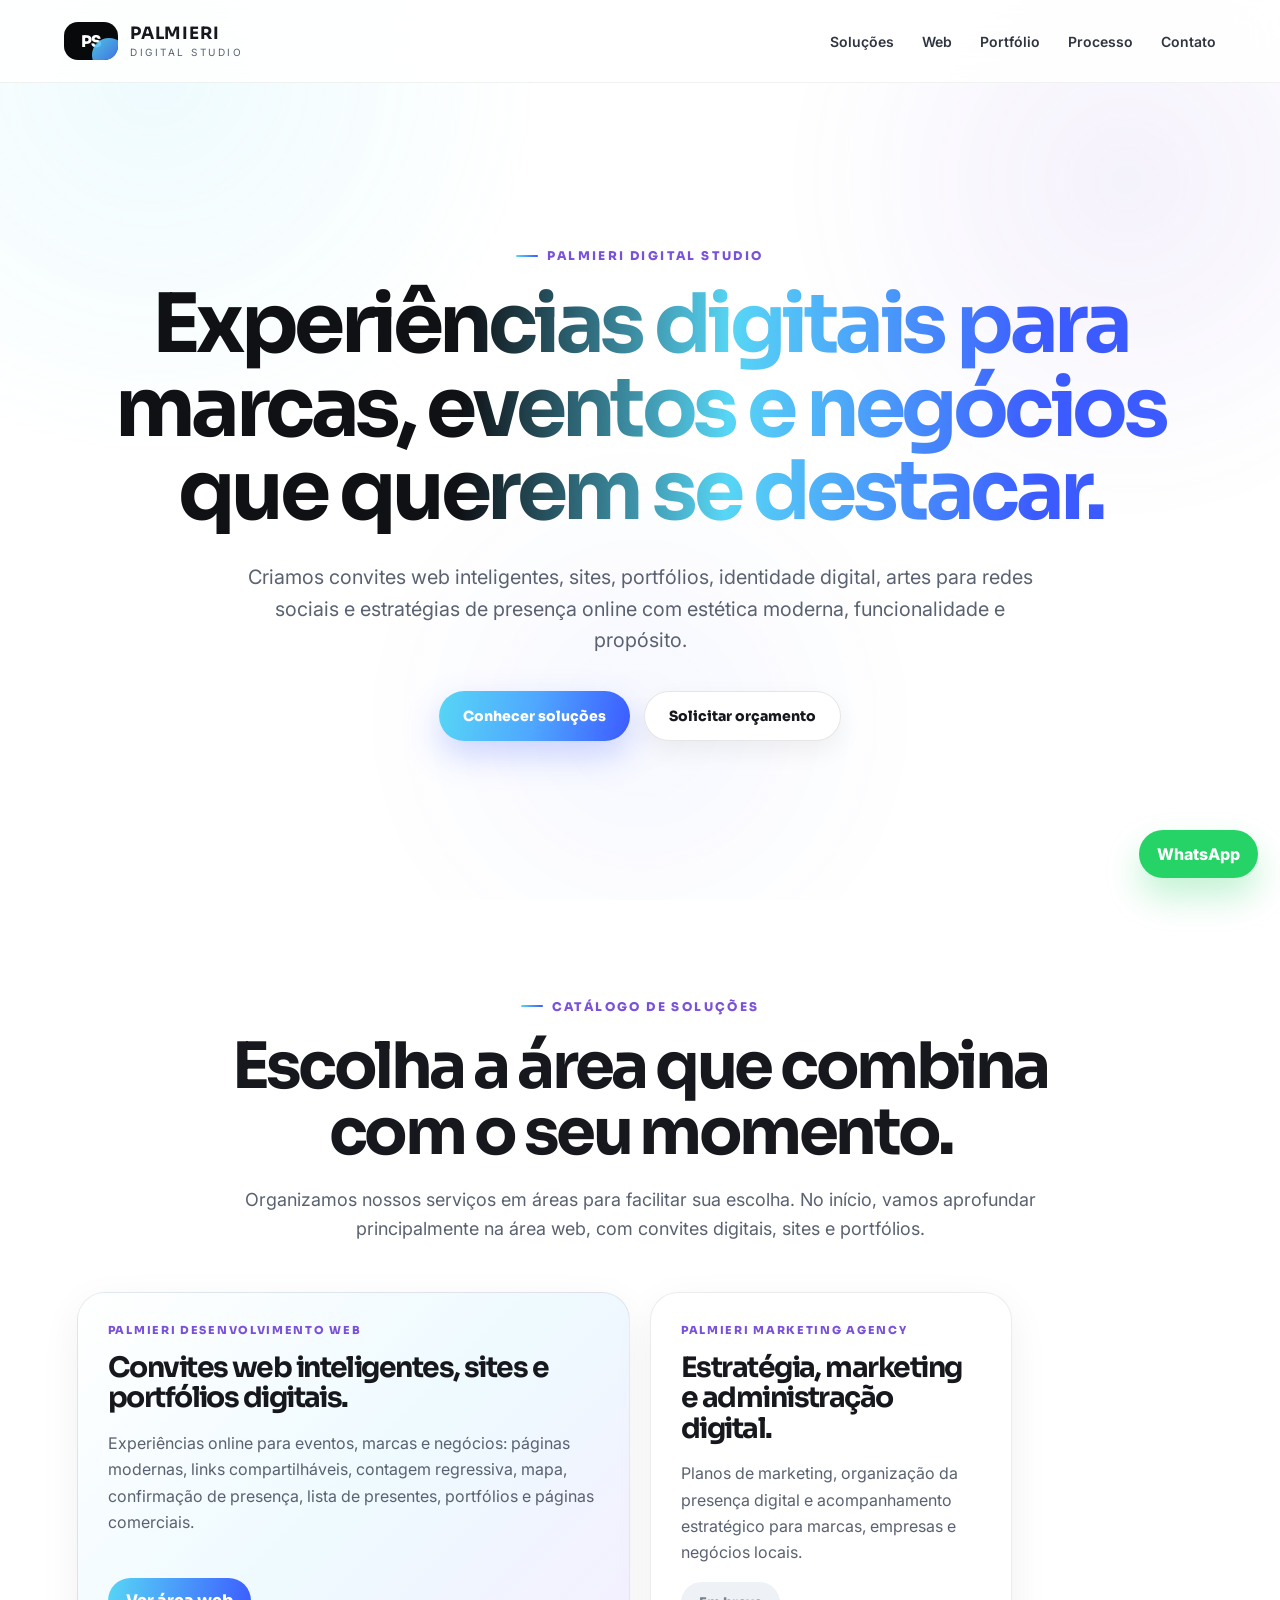
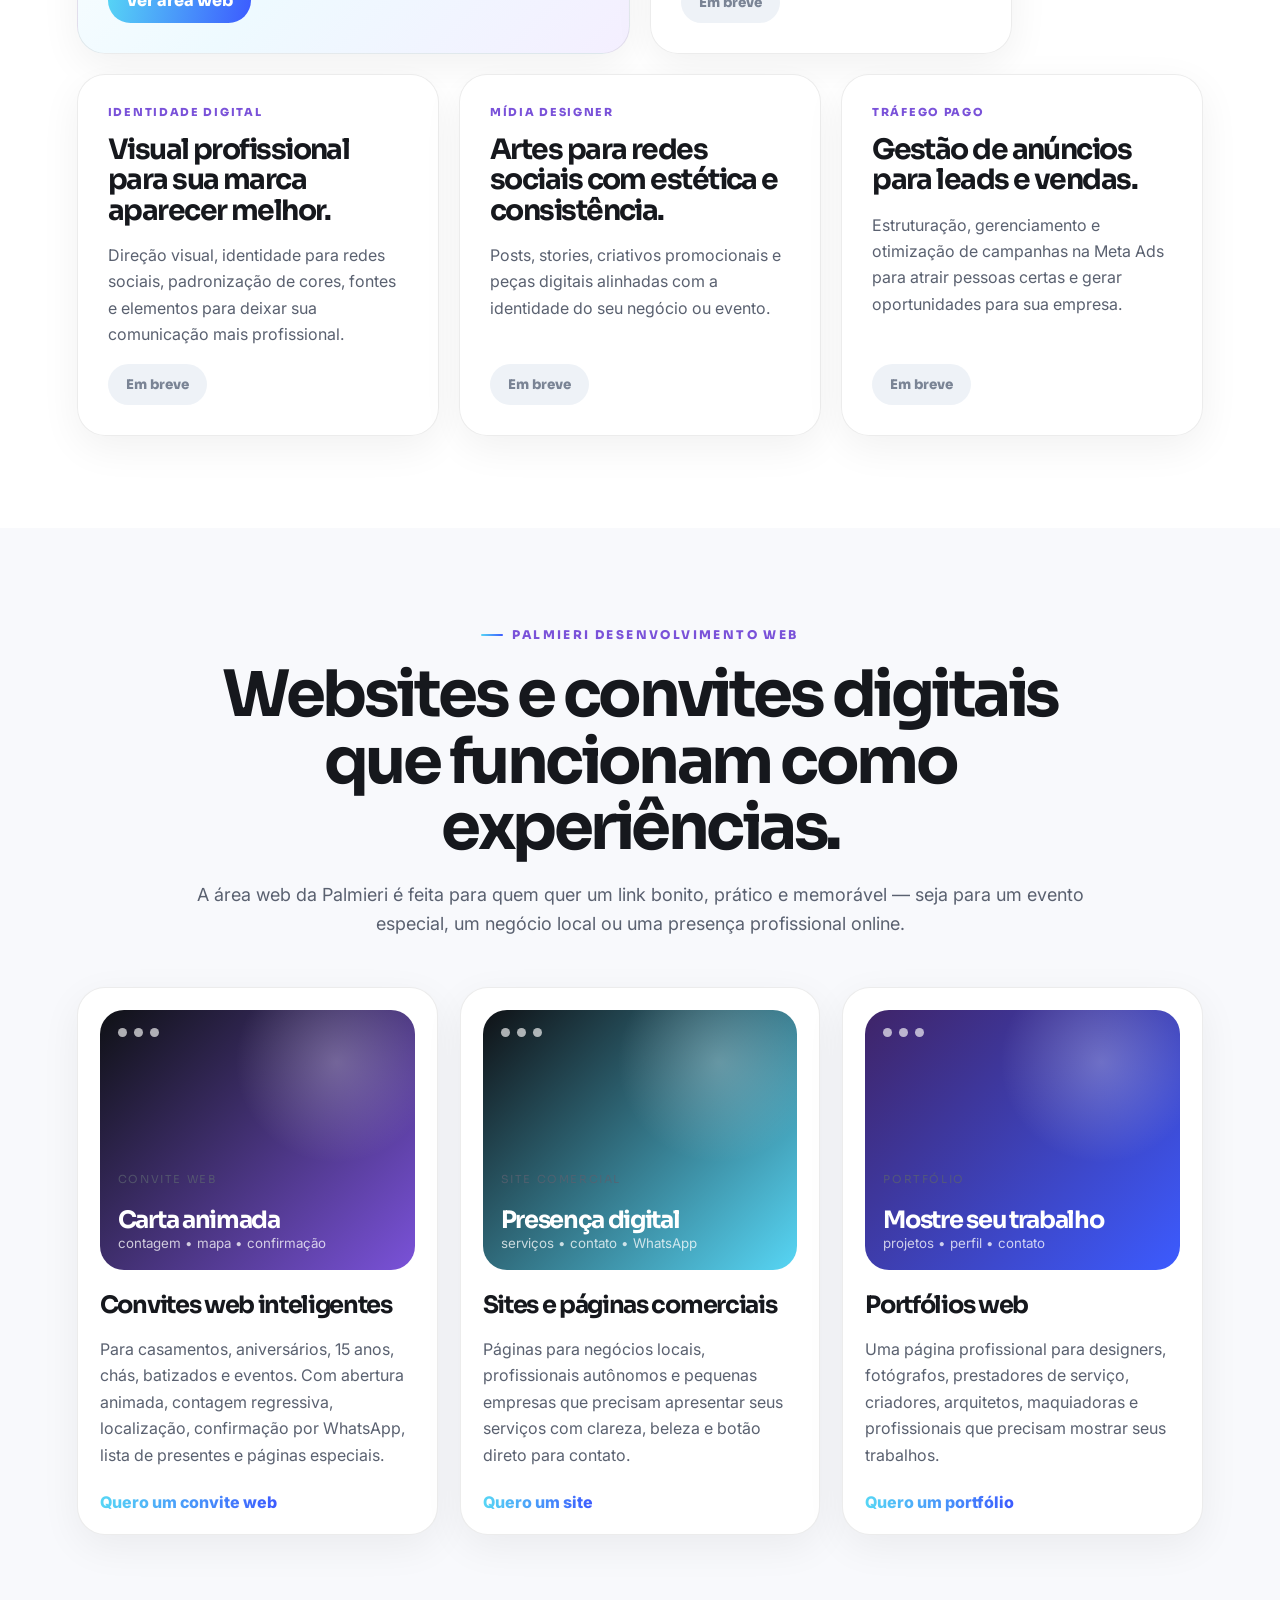
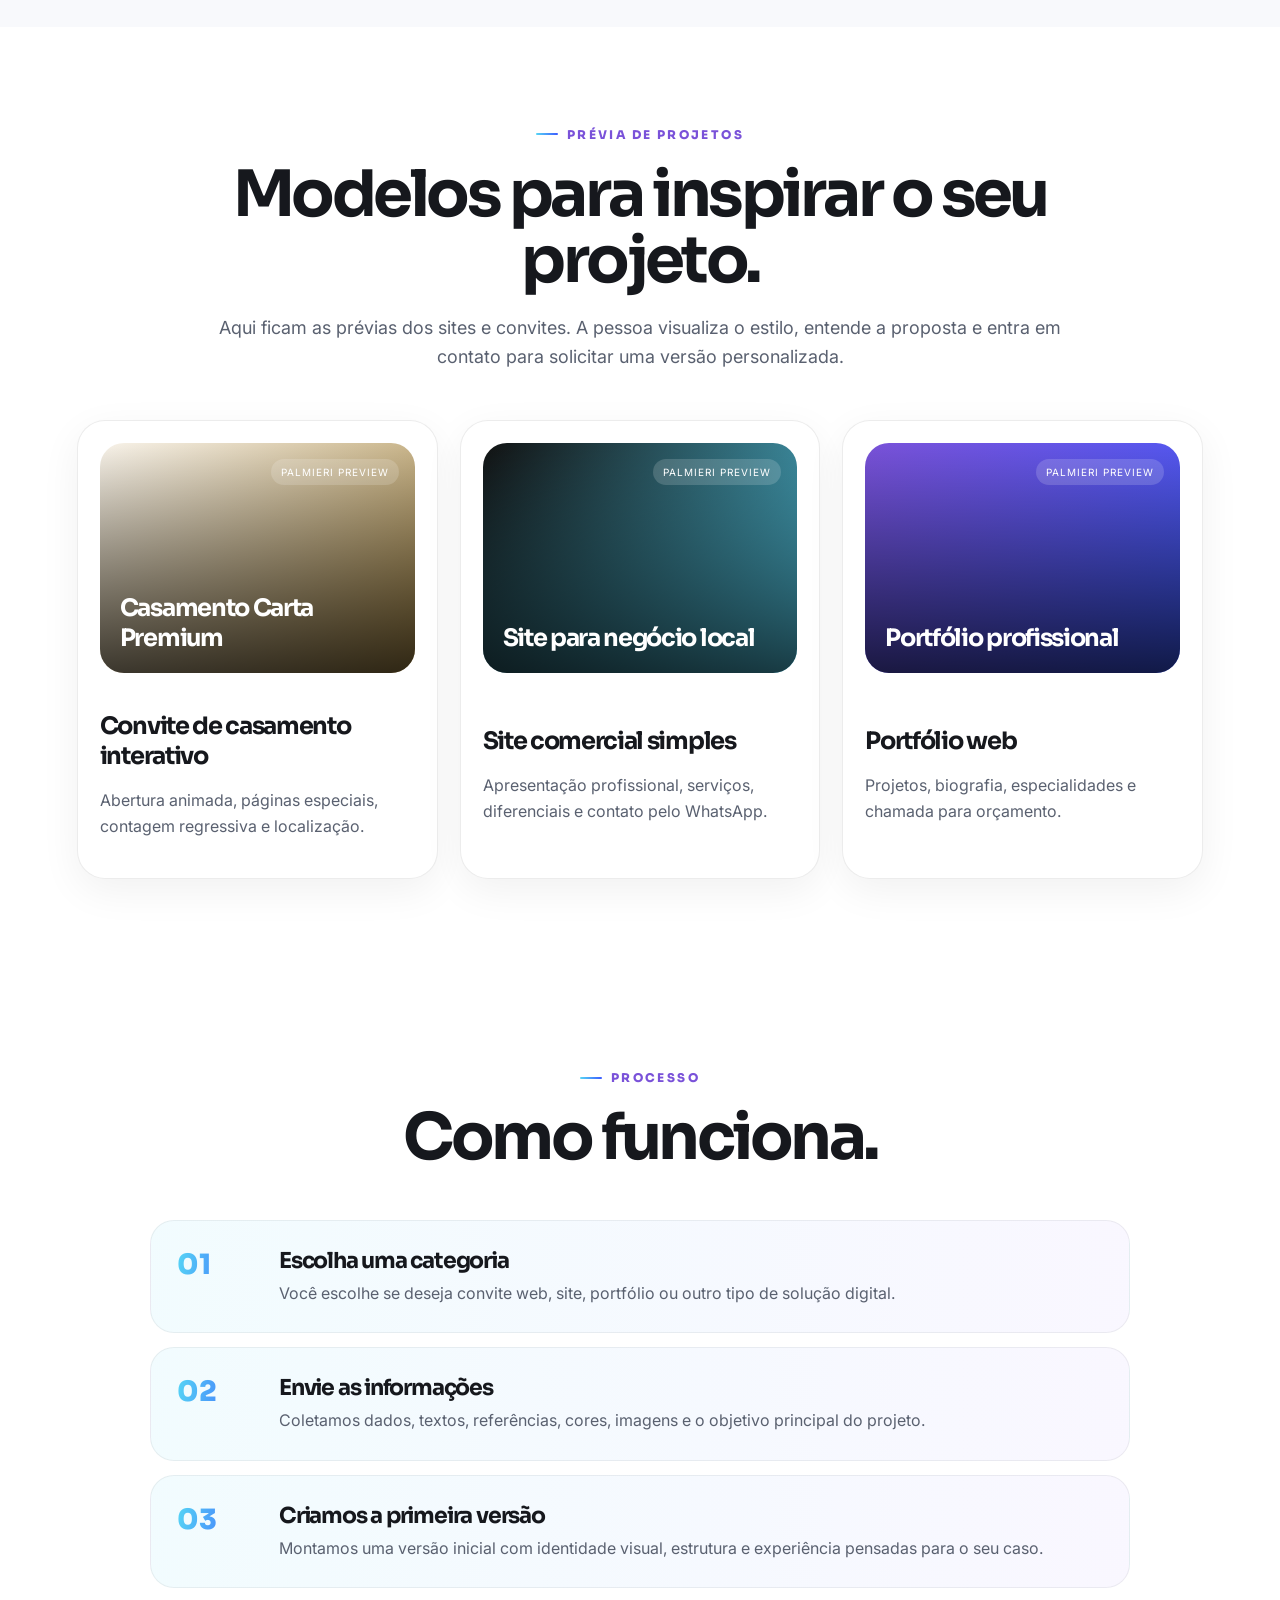
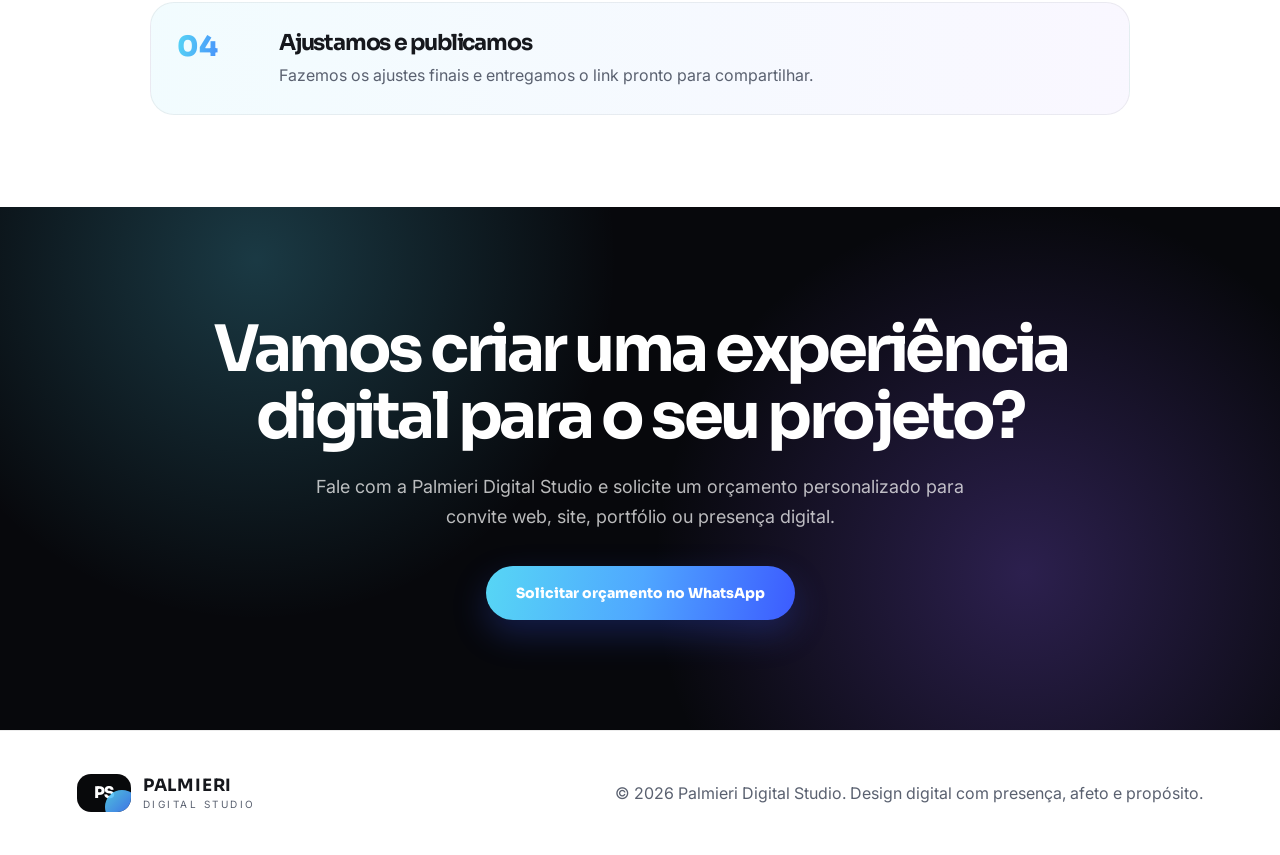
==== commit 3c75fc46: "Atualiza estrutura do site Palmieri" ====
--- a/index.html
+++ b/index.html
@@ -4,7 +4,7 @@
   <meta charset="UTF-8" />
   <meta name="viewport" content="width=device-width, initial-scale=1.0" />
   <title>Palmieri Digital Studio</title>
-  <meta name="description" content="Convites digitais interativos, sites personalizados e experiências visuais com design moderno, elegante e feito sob medida." />
+  <meta name="description" content="Design digital, convites web inteligentes, sites, portfólios, identidade digital, mídias para redes sociais e tráfego pago." />
   <link rel="preconnect" href="https://fonts.googleapis.com">
   <link rel="preconnect" href="https://fonts.gstatic.com" crossorigin>
   <link href="https://fonts.googleapis.com/css2?family=Inter:wght@400;500;600;700;800&family=Sora:wght@400;500;600;700;800&display=swap" rel="stylesheet">
@@ -25,246 +25,224 @@
     <button class="menu-btn" id="menuBtn" aria-label="Abrir menu">☰</button>
 
     <nav class="nav" id="nav">
-      <a href="#servicos">Serviços</a>
-      <a href="#modelos">Modelos</a>
-      <a href="#planos">Planos</a>
-      <a href="#como-funciona">Como funciona</a>
+      <a href="#solucoes">Soluções</a>
+      <a href="#web">Web</a>
+      <a href="#modelos">Portfólio</a>
+      <a href="#processo">Processo</a>
       <a href="#contato">Contato</a>
     </nav>
   </header>
 
   <main>
     <section class="hero" id="inicio">
-      <div class="hero-bg"></div>
-
       <div class="hero-content reveal">
-        <p class="eyebrow">Design digital com presença, afeto e propósito.</p>
-        <h1>Design digital que transforma ideias em experiências memoráveis.</h1>
+        <p class="eyebrow">Palmieri Digital Studio</p>
+        <h1>Experiências digitais para marcas, eventos e negócios que querem se destacar.</h1>
         <p class="hero-text">
-          Criamos convites digitais interativos, sites personalizados e soluções visuais com estética moderna,
-          elegante e pensada para encantar desde o primeiro clique.
+          Criamos convites web inteligentes, sites, portfólios, identidade digital, artes para redes sociais e estratégias de presença online com estética moderna, funcionalidade e propósito.
         </p>
 
         <div class="hero-actions">
-          <a class="btn primary" href="#modelos">Ver modelos de convites</a>
-          <a class="btn secondary" href="https://wa.me/5519996208046?text=Ol%C3%A1%21%20Gostei%20da%20Palmieri%20Digital%20Studio%20e%20gostaria%20de%20solicitar%20um%20or%C3%A7amento%20para%20um%20convite%20digital%20ou%20site%20personalizado." target="_blank" rel="noopener">Solicitar orçamento</a>
+          <a class="btn primary" href="#solucoes">Conhecer soluções</a>
+          <a class="btn secondary" href="https://wa.me/5519996208046?text=Ol%C3%A1%21%20Gostei%20da%20Palmieri%20Digital%20Studio%20e%20gostaria%20de%20solicitar%20um%20or%C3%A7amento%20para%20um%20projeto%20digital." target="_blank" rel="noopener">Solicitar orçamento</a>
         </div>
       </div>
-
-      <div class="hero-card reveal">
-        <div class="phone-mockup">
-          <div class="phone-top"></div>
-          <div class="mock-card invite">
-            <span class="mini-label">Convite interativo</span>
-            <h3>Matheus & Nicolly</h3>
-            <p>Abertura animada • Contagem regressiva • Mapa • RSVP</p>
-          </div>
-          <div class="mock-row">
-            <span>70 dias</span>
-            <span>15 horas</span>
-          </div>
-          <div class="mock-button">Toque para abrir</div>
-        </div>
-      </div>
-    </section>
-
-    <section class="section intro reveal">
-      <p>
-        A Palmieri Digital Studio desenvolve convites digitais, sites e experiências visuais que unem
-        beleza, funcionalidade e propósito.
-      </p>
-    </section>
-
-    <section class="section" id="servicos">
-      <div class="section-head reveal">
-        <span class="eyebrow">O que fazemos</span>
-        <h2>Soluções digitais criadas para impressionar.</h2>
-        <p>
-          Cada projeto é desenvolvido com cuidado visual, estratégia e sensibilidade para entregar uma experiência
-          bonita, funcional e personalizada.
-        </p>
-      </div>
-
-      <div class="grid services-grid">
-        <article class="service-card reveal">
-          <div class="icon">✦</div>
-          <h3>Convites digitais interativos</h3>
-          <p>Convites com abertura animada, contagem regressiva, localização, confirmação por WhatsApp e páginas extras.</p>
-        </article>
-
-        <article class="service-card reveal">
-          <div class="icon">⌁</div>
-          <h3>Sites de convite premium</h3>
-          <p>Experiências completas para casamentos, aniversários, 15 anos, chás, batizados e eventos especiais.</p>
-        </article>
-
-        <article class="service-card reveal">
-          <div class="icon">▱</div>
-          <h3>Sites e páginas digitais</h3>
-          <p>Landing pages, portfólios, páginas comerciais e sites simples para profissionais, marcas e negócios.</p>
-        </article>
-
-        <article class="service-card reveal">
-          <div class="icon">◌</div>
-          <h3>Design visual personalizado</h3>
-          <p>Identidade visual para eventos, cards digitais, páginas especiais e materiais personalizados.</p>
-        </article>
-      </div>
-    </section>
-
-    <section class="section dark-section">
-      <div class="section-head reveal">
-        <span class="eyebrow blue">Diferenciais</span>
-        <h2>Mais do que um link. Uma experiência.</h2>
-      </div>
-
-      <div class="features">
-        <div class="feature reveal"><strong>Abertura animada</strong><span>Primeira impressão marcante e elegante.</span></div>
-        <div class="feature reveal"><strong>Contagem regressiva</strong><span>Tempo real até o grande dia.</span></div>
-        <div class="feature reveal"><strong>Localização integrada</strong><span>Botão direto para o mapa.</span></div>
-        <div class="feature reveal"><strong>Confirmação por WhatsApp</strong><span>RSVP simples e rápido.</span></div>
-        <div class="feature reveal"><strong>Lista de presentes ou Pix</strong><span>Página exclusiva para contribuição.</span></div>
-        <div class="feature reveal"><strong>Design personalizado</strong><span>Cores, fontes e elementos sob medida.</span></div>
-      </div>
-    </section>
-
-    <section class="section" id="modelos">
-      <div class="section-head reveal">
-        <span class="eyebrow">Modelos</span>
-        <h2>Escolha um modelo ou crie algo exclusivo.</h2>
-        <p>
-          Você pode escolher um modelo pronto para personalizar com seus dados ou solicitar um projeto exclusivo,
-          criado do zero para combinar com o estilo do seu evento.
-        </p>
-      </div>
-
-      <div class="grid models-grid">
-        <article class="model-card reveal">
-          <div class="model-preview model-1">
-            <span>Carta Premium</span>
-          </div>
-          <h3>Casamento Carta Premium</h3>
-          <p>Convite elegante com abertura de carta, selo, flores, contagem regressiva, mapa e páginas extras.</p>
-          <a href="https://wa.me/5519996208046?text=Ol%C3%A1%21%20Gostei%20da%20Palmieri%20Digital%20Studio%20e%20gostaria%20de%20solicitar%20um%20or%C3%A7amento%20para%20um%20convite%20digital%20ou%20site%20personalizado." target="_blank" rel="noopener">Quero esse modelo</a>
-        </article>
-
-        <article class="model-card reveal">
-          <div class="model-preview model-2">
-            <span>Floral Interativo</span>
-          </div>
-          <h3>Casamento Floral Interativo</h3>
-          <p>Modelo romântico e delicado com identidade floral, manual dos convidados e lista de presentes.</p>
-          <a href="https://wa.me/5519996208046?text=Ol%C3%A1%21%20Gostei%20da%20Palmieri%20Digital%20Studio%20e%20gostaria%20de%20solicitar%20um%20or%C3%A7amento%20para%20um%20convite%20digital%20ou%20site%20personalizado." target="_blank" rel="noopener">Quero esse modelo</a>
-        </article>
-
-        <article class="model-card reveal">
-          <div class="model-preview model-3">
-            <span>Aniversário Elegante</span>
-          </div>
-          <h3>Aniversário Elegante</h3>
-          <p>Convite digital sofisticado para aniversários adultos, 15 anos e comemorações especiais.</p>
-          <a href="https://wa.me/5519996208046?text=Ol%C3%A1%21%20Gostei%20da%20Palmieri%20Digital%20Studio%20e%20gostaria%20de%20solicitar%20um%20or%C3%A7amento%20para%20um%20convite%20digital%20ou%20site%20personalizado." target="_blank" rel="noopener">Quero esse modelo</a>
-        </article>
-
-        <article class="model-card reveal">
-          <div class="model-preview model-4">
-            <span>Evento Especial</span>
-          </div>
-          <h3>Evento Especial</h3>
-          <p>Modelo adaptável para batizados, chás, eventos corporativos e celebrações personalizadas.</p>
-          <a href="https://wa.me/5519996208046?text=Ol%C3%A1%21%20Gostei%20da%20Palmieri%20Digital%20Studio%20e%20gostaria%20de%20solicitar%20um%20or%C3%A7amento%20para%20um%20convite%20digital%20ou%20site%20personalizado." target="_blank" rel="noopener">Quero esse modelo</a>
-        </article>
-      </div>
-    </section>
-
-    <section class="section pricing" id="planos">
-      <div class="section-head reveal">
-        <span class="eyebrow">Planos</span>
-        <h2>Planos para diferentes momentos e necessidades.</h2>
-      </div>
-
-      <div class="grid pricing-grid">
-        <article class="price-card reveal">
-          <h3>Essencial</h3>
-          <p class="price">A partir de R$ 97</p>
-          <ul>
-            <li>Modelo pronto personalizado</li>
-            <li>Nomes, data, horário e local</li>
-            <li>Botão Como Chegar</li>
-            <li>Contagem regressiva</li>
-            <li>Link final para envio</li>
-          </ul>
-          <a class="btn secondary full" href="https://wa.me/5519996208046?text=Ol%C3%A1%21%20Gostei%20da%20Palmieri%20Digital%20Studio%20e%20gostaria%20de%20solicitar%20um%20or%C3%A7amento%20para%20um%20convite%20digital%20ou%20site%20personalizado." target="_blank" rel="noopener">Solicitar orçamento</a>
-        </article>
-
-        <article class="price-card featured reveal">
-          <span class="tag">Mais escolhido</span>
-          <h3>Interativo</h3>
-          <p class="price">A partir de R$ 197</p>
-          <ul>
-            <li>Abertura animada</li>
-            <li>Convite principal</li>
-            <li>Confirmação por WhatsApp</li>
-            <li>Lista de presentes ou Pix</li>
-            <li>Manual dos convidados</li>
-          </ul>
-          <a class="btn primary full" href="https://wa.me/5519996208046?text=Ol%C3%A1%21%20Gostei%20da%20Palmieri%20Digital%20Studio%20e%20gostaria%20de%20solicitar%20um%20or%C3%A7amento%20para%20um%20convite%20digital%20ou%20site%20personalizado." target="_blank" rel="noopener">Solicitar orçamento</a>
-        </article>
-
-        <article class="price-card reveal">
-          <h3>Premium</h3>
-          <p class="price">A partir de R$ 397</p>
-          <ul>
-            <li>Identidade visual personalizada</li>
-            <li>Abertura animada exclusiva</li>
-            <li>Páginas especiais</li>
-            <li>Versões para convidados específicos</li>
-            <li>Hospedagem e publicação</li>
-          </ul>
-          <a class="btn secondary full" href="https://wa.me/5519996208046?text=Ol%C3%A1%21%20Gostei%20da%20Palmieri%20Digital%20Studio%20e%20gostaria%20de%20solicitar%20um%20or%C3%A7amento%20para%20um%20convite%20digital%20ou%20site%20personalizado." target="_blank" rel="noopener">Orçamento personalizado</a>
-        </article>
-      </div>
-    </section>
-
-    <section class="section process" id="como-funciona">
+    </section>
+
+    <section class="section categories" id="solucoes">
+      <div class="section-head reveal">
+        <span class="eyebrow">Catálogo de soluções</span>
+        <h2>Escolha a área que combina com o seu momento.</h2>
+        <p>
+          Organizamos nossos serviços em áreas para facilitar sua escolha. No início, vamos aprofundar principalmente na área web, com convites digitais, sites e portfólios.
+        </p>
+      </div>
+
+      <div class="solution-grid">
+        <article class="solution-card active reveal">
+          <span class="solution-kicker">Palmieri Desenvolvimento Web</span>
+          <h3>Convites web inteligentes, sites e portfólios digitais.</h3>
+          <p>
+            Experiências online para eventos, marcas e negócios: páginas modernas, links compartilháveis, contagem regressiva, mapa, confirmação de presença, lista de presentes, portfólios e páginas comerciais.
+          </p>
+          <a href="#web">Ver área web</a>
+        </article>
+
+        <article class="solution-card soon reveal">
+          <span class="solution-kicker">Palmieri Marketing Agency</span>
+          <h3>Estratégia, marketing e administração digital.</h3>
+          <p>
+            Planos de marketing, organização da presença digital e acompanhamento estratégico para marcas, empresas e negócios locais.
+          </p>
+          <button type="button" disabled>Em breve</button>
+        </article>
+
+        <article class="solution-card soon reveal">
+          <span class="solution-kicker">Identidade Digital</span>
+          <h3>Visual profissional para sua marca aparecer melhor.</h3>
+          <p>
+            Direção visual, identidade para redes sociais, padronização de cores, fontes e elementos para deixar sua comunicação mais profissional.
+          </p>
+          <button type="button" disabled>Em breve</button>
+        </article>
+
+        <article class="solution-card soon reveal">
+          <span class="solution-kicker">Mídia Designer</span>
+          <h3>Artes para redes sociais com estética e consistência.</h3>
+          <p>
+            Posts, stories, criativos promocionais e peças digitais alinhadas com a identidade do seu negócio ou evento.
+          </p>
+          <button type="button" disabled>Em breve</button>
+        </article>
+
+        <article class="solution-card soon reveal">
+          <span class="solution-kicker">Tráfego Pago</span>
+          <h3>Gestão de anúncios para leads e vendas.</h3>
+          <p>
+            Estruturação, gerenciamento e otimização de campanhas na Meta Ads para atrair pessoas certas e gerar oportunidades para sua empresa.
+          </p>
+          <button type="button" disabled>Em breve</button>
+        </article>
+      </div>
+    </section>
+
+    <section class="section web-section" id="web">
+      <div class="section-head reveal">
+        <span class="eyebrow">Palmieri Desenvolvimento Web</span>
+        <h2>Websites e convites digitais que funcionam como experiências.</h2>
+        <p>
+          A área web da Palmieri é feita para quem quer um link bonito, prático e memorável — seja para um evento especial, um negócio local ou uma presença profissional online.
+        </p>
+      </div>
+
+      <div class="web-grid">
+        <article class="web-card reveal">
+          <div class="web-preview invite-preview">
+            <div class="mini-browser">
+              <span></span><span></span><span></span>
+            </div>
+            <div class="preview-content">
+              <p>Convite Web</p>
+              <h3>Carta animada</h3>
+              <small>contagem • mapa • confirmação</small>
+            </div>
+          </div>
+          <h3>Convites web inteligentes</h3>
+          <p>
+            Para casamentos, aniversários, 15 anos, chás, batizados e eventos. Com abertura animada, contagem regressiva, localização, confirmação por WhatsApp, lista de presentes e páginas especiais.
+          </p>
+          <a href="https://wa.me/5519996208046?text=Ol%C3%A1%21%20Gostei%20da%20Palmieri%20Digital%20Studio%20e%20gostaria%20de%20solicitar%20um%20or%C3%A7amento%20para%20um%20projeto%20digital." target="_blank" rel="noopener">Quero um convite web</a>
+        </article>
+
+        <article class="web-card reveal">
+          <div class="web-preview site-preview">
+            <div class="mini-browser">
+              <span></span><span></span><span></span>
+            </div>
+            <div class="preview-content">
+              <p>Site comercial</p>
+              <h3>Presença digital</h3>
+              <small>serviços • contato • WhatsApp</small>
+            </div>
+          </div>
+          <h3>Sites e páginas comerciais</h3>
+          <p>
+            Páginas para negócios locais, profissionais autônomos e pequenas empresas que precisam apresentar seus serviços com clareza, beleza e botão direto para contato.
+          </p>
+          <a href="https://wa.me/5519996208046?text=Ol%C3%A1%21%20Gostei%20da%20Palmieri%20Digital%20Studio%20e%20gostaria%20de%20solicitar%20um%20or%C3%A7amento%20para%20um%20projeto%20digital." target="_blank" rel="noopener">Quero um site</a>
+        </article>
+
+        <article class="web-card reveal">
+          <div class="web-preview portfolio-preview">
+            <div class="mini-browser">
+              <span></span><span></span><span></span>
+            </div>
+            <div class="preview-content">
+              <p>Portfólio</p>
+              <h3>Mostre seu trabalho</h3>
+              <small>projetos • perfil • contato</small>
+            </div>
+          </div>
+          <h3>Portfólios web</h3>
+          <p>
+            Uma página profissional para designers, fotógrafos, prestadores de serviço, criadores, arquitetos, maquiadoras e profissionais que precisam mostrar seus trabalhos.
+          </p>
+          <a href="https://wa.me/5519996208046?text=Ol%C3%A1%21%20Gostei%20da%20Palmieri%20Digital%20Studio%20e%20gostaria%20de%20solicitar%20um%20or%C3%A7amento%20para%20um%20projeto%20digital." target="_blank" rel="noopener">Quero um portfólio</a>
+        </article>
+      </div>
+    </section>
+
+    <section class="section showcase" id="modelos">
+      <div class="section-head reveal">
+        <span class="eyebrow">Prévia de projetos</span>
+        <h2>Modelos para inspirar o seu projeto.</h2>
+        <p>
+          Aqui ficam as prévias dos sites e convites. A pessoa visualiza o estilo, entende a proposta e entra em contato para solicitar uma versão personalizada.
+        </p>
+      </div>
+
+      <div class="showcase-grid">
+        <article class="showcase-card reveal">
+          <div class="screen screen-wedding">
+            <span class="watermark">Palmieri Preview</span>
+            <h3>Casamento Carta Premium</h3>
+          </div>
+          <div>
+            <h3>Convite de casamento interativo</h3>
+            <p>Abertura animada, páginas especiais, contagem regressiva e localização.</p>
+          </div>
+        </article>
+
+        <article class="showcase-card reveal">
+          <div class="screen screen-business">
+            <span class="watermark">Palmieri Preview</span>
+            <h3>Site para negócio local</h3>
+          </div>
+          <div>
+            <h3>Site comercial simples</h3>
+            <p>Apresentação profissional, serviços, diferenciais e contato pelo WhatsApp.</p>
+          </div>
+        </article>
+
+        <article class="showcase-card reveal">
+          <div class="screen screen-portfolio">
+            <span class="watermark">Palmieri Preview</span>
+            <h3>Portfólio profissional</h3>
+          </div>
+          <div>
+            <h3>Portfólio web</h3>
+            <p>Projetos, biografia, especialidades e chamada para orçamento.</p>
+          </div>
+        </article>
+      </div>
+    </section>
+
+    <section class="section process" id="processo">
       <div class="section-head reveal">
         <span class="eyebrow">Processo</span>
-        <h2>Um processo simples, personalizado e seguro.</h2>
+        <h2>Como funciona.</h2>
       </div>
 
       <div class="steps">
-        <div class="step reveal"><span>01</span><h3>Escolha o modelo ou estilo</h3><p>Você pode escolher uma base pronta ou solicitar algo exclusivo.</p></div>
-        <div class="step reveal"><span>02</span><h3>Envie as informações</h3><p>Coletamos nomes, data, horário, local, textos, cores e detalhes.</p></div>
-        <div class="step reveal"><span>03</span><h3>Criamos a primeira versão</h3><p>Desenvolvemos o convite ou site com base na identidade escolhida.</p></div>
-        <div class="step reveal"><span>04</span><h3>Você revisa e aprova</h3><p>Fazemos os ajustes necessários até chegar no resultado ideal.</p></div>
-        <div class="step reveal"><span>05</span><h3>Entregamos o link final</h3><p>Você recebe um link pronto para enviar aos convidados ou clientes.</p></div>
-      </div>
-    </section>
-
-    <section class="section about">
-      <div class="about-box reveal">
-        <span class="eyebrow">Sobre</span>
-        <h2>Design com estética, estratégia e emoção.</h2>
-        <p>
-          A Palmieri Digital Studio nasceu para transformar ideias em experiências digitais bonitas, funcionais
-          e memoráveis. Mais do que criar artes digitais, criamos presença, conexão e experiência.
-        </p>
+        <div class="step reveal"><span>01</span><div><h3>Escolha uma categoria</h3><p>Você escolhe se deseja convite web, site, portfólio ou outro tipo de solução digital.</p></div></div>
+        <div class="step reveal"><span>02</span><div><h3>Envie as informações</h3><p>Coletamos dados, textos, referências, cores, imagens e o objetivo principal do projeto.</p></div></div>
+        <div class="step reveal"><span>03</span><div><h3>Criamos a primeira versão</h3><p>Montamos uma versão inicial com identidade visual, estrutura e experiência pensadas para o seu caso.</p></div></div>
+        <div class="step reveal"><span>04</span><div><h3>Ajustamos e publicamos</h3><p>Fazemos os ajustes finais e entregamos o link pronto para compartilhar.</p></div></div>
       </div>
     </section>
 
     <section class="cta" id="contato">
       <div class="cta-content reveal">
-        <h2>Vamos criar algo especial para o seu momento?</h2>
-        <p>
-          Fale com a Palmieri Digital Studio e solicite um orçamento para convite digital, site personalizado
-          ou experiência visual feita com cuidado e personalidade.
-        </p>
-        <a class="btn primary large" href="https://wa.me/5519996208046?text=Ol%C3%A1%21%20Gostei%20da%20Palmieri%20Digital%20Studio%20e%20gostaria%20de%20solicitar%20um%20or%C3%A7amento%20para%20um%20convite%20digital%20ou%20site%20personalizado." target="_blank" rel="noopener">Solicitar orçamento no WhatsApp</a>
+        <h2>Vamos criar uma experiência digital para o seu projeto?</h2>
+        <p>
+          Fale com a Palmieri Digital Studio e solicite um orçamento personalizado para convite web, site, portfólio ou presença digital.
+        </p>
+        <a class="btn primary large" href="https://wa.me/5519996208046?text=Ol%C3%A1%21%20Gostei%20da%20Palmieri%20Digital%20Studio%20e%20gostaria%20de%20solicitar%20um%20or%C3%A7amento%20para%20um%20projeto%20digital." target="_blank" rel="noopener">Solicitar orçamento no WhatsApp</a>
       </div>
     </section>
   </main>
 
-  <a class="whatsapp-float" href="https://wa.me/5519996208046?text=Ol%C3%A1%21%20Gostei%20da%20Palmieri%20Digital%20Studio%20e%20gostaria%20de%20solicitar%20um%20or%C3%A7amento%20para%20um%20convite%20digital%20ou%20site%20personalizado." target="_blank" rel="noopener" aria-label="Falar no WhatsApp">
+  <a class="whatsapp-float" href="https://wa.me/5519996208046?text=Ol%C3%A1%21%20Gostei%20da%20Palmieri%20Digital%20Studio%20e%20gostaria%20de%20solicitar%20um%20or%C3%A7amento%20para%20um%20projeto%20digital." target="_blank" rel="noopener" aria-label="Falar no WhatsApp">
     WhatsApp
   </a>
 
--- a/style.css
+++ b/style.css
@@ -17,9 +17,7 @@
 }
 
 *{box-sizing:border-box}
-
 html{scroll-behavior:smooth}
-
 body{
   margin:0;
   font-family:"Inter",system-ui,sans-serif;
@@ -27,7 +25,6 @@
   background:var(--white);
   overflow-x:hidden;
 }
-
 body:before{
   content:"";
   position:fixed;
@@ -40,8 +37,13 @@
     radial-gradient(circle at 50% 80%, rgba(60,91,255,.08), transparent 30%);
   z-index:-1;
 }
-
 a{text-decoration:none;color:inherit}
+h1,h2,h3,p,a,span,li{overflow-wrap:break-word}
+h1,h2,h3{
+  font-family:"Sora",sans-serif;
+  margin:0;
+  letter-spacing:-.055em;
+}
 
 .header{
   position:sticky;
@@ -52,752 +54,259 @@
   justify-content:space-between;
   gap:28px;
   padding:22px clamp(18px,5vw,70px);
-  background:rgba(255,255,255,.82);
+  background:rgba(255,255,255,.86);
   backdrop-filter:blur(18px);
   border-bottom:1px solid rgba(15,17,21,.06);
 }
-
-.brand{
+.brand{display:flex;align-items:center;gap:12px}
+.brand-symbol{
+  width:54px;height:38px;display:grid;place-items:center;border-radius:14px;
+  background:#08090b;color:#fff;font-family:"Sora",sans-serif;font-weight:800;letter-spacing:-1px;
+  position:relative;overflow:hidden;
+}
+.brand-symbol:after{
+  content:"";position:absolute;inset:auto -8px -12px auto;width:34px;height:34px;border-radius:50%;
+  background:linear-gradient(135deg,var(--blue1),var(--blue3));opacity:.9;
+}
+.brand-text{display:flex;flex-direction:column;line-height:1}
+.brand-text strong{font-family:"Sora",sans-serif;text-transform:uppercase;letter-spacing:.8px;font-size:17px}
+.brand-text small{margin-top:5px;text-transform:uppercase;letter-spacing:2.5px;color:var(--text);font-size:10px}
+.nav{display:flex;align-items:center;gap:28px;font-weight:600;font-size:14px}
+.nav a{color:#303541}
+.nav a:hover{background:linear-gradient(90deg,var(--blue1),var(--blue3));-webkit-background-clip:text;background-clip:text;color:transparent}
+.menu-btn{display:none;border:0;background:#111;color:white;border-radius:12px;padding:10px 13px;font-size:22px}
+
+.hero{
+  min-height:calc(100vh - 84px);
   display:flex;
   align-items:center;
-  gap:12px;
-}
-
-.brand-symbol{
-  width:54px;
-  height:38px;
+  justify-content:center;
+  text-align:center;
+  padding:90px clamp(18px,6vw,88px);
+  position:relative;
+  overflow:hidden;
+}
+.hero-content{width:min(1120px,100%);margin:0 auto;min-width:0}
+.eyebrow{
+  display:inline-flex;align-items:center;gap:9px;margin:0 0 20px;
+  font-family:"Sora",sans-serif;font-size:12px;font-weight:800;text-transform:uppercase;letter-spacing:2.4px;color:var(--purple2);
+}
+.eyebrow:before{content:"";width:22px;height:2px;background:linear-gradient(90deg,var(--blue1),var(--blue3));border-radius:99px}
+h1{
+  width:min(1100px,100%);
+  margin:0 auto;
+  font-size:clamp(40px,6.4vw,88px);
+  line-height:1.02;
+  background:linear-gradient(92deg,var(--black) 0%, var(--black) 34%, var(--blue1) 58%, var(--blue3) 86%);
+  -webkit-background-clip:text;background-clip:text;color:transparent;
+}
+.hero-text{
+  max-width:820px;margin:28px auto 0;color:var(--text);
+  font-size:clamp(17px,1.55vw,22px);line-height:1.6;
+}
+.hero-actions{display:flex;flex-wrap:wrap;gap:14px;margin-top:34px;justify-content:center}
+.btn{
+  display:inline-flex;align-items:center;justify-content:center;border-radius:999px;padding:15px 24px;
+  font-weight:800;font-family:"Sora",sans-serif;font-size:14px;transition:.25s ease;
+}
+.btn.primary{color:white;background:linear-gradient(100deg,var(--blue1),var(--blue2),var(--blue3));box-shadow:0 14px 34px rgba(60,91,255,.25)}
+.btn.secondary{color:var(--graphite);background:white;border:1px solid rgba(15,17,21,.10);box-shadow:0 10px 26px rgba(15,17,21,.06)}
+.btn.large{padding:18px 30px}
+.btn:hover{transform:translateY(-3px)}
+
+.section{padding:92px clamp(18px,6vw,88px)}
+.section-head{max-width:890px;margin:0 auto 48px;text-align:center;min-width:0}
+.section-head h2,.cta h2{font-size:clamp(34px,5vw,64px);line-height:1.04}
+.section-head p{margin:18px auto 0;color:var(--text);line-height:1.65;font-size:18px}
+
+.solution-grid{
   display:grid;
-  place-items:center;
-  border-radius:14px;
-  background:#08090b;
-  color:#fff;
+  grid-template-columns:repeat(6,1fr);
+  gap:20px;
+}
+.solution-card{
+  grid-column:span 2;
+  border:1px solid rgba(15,17,21,.08);
+  background:rgba(255,255,255,.82);
+  border-radius:var(--radius);
+  padding:30px;
+  box-shadow:0 12px 40px rgba(15,17,21,.06);
+  min-height:310px;
+  display:flex;
+  flex-direction:column;
+}
+.solution-card.active{
+  grid-column:span 3;
+  background:linear-gradient(135deg,#ffffff,#eefaff 54%,#f4efff);
+}
+.solution-card.soon{
+  opacity:.78;
+}
+.solution-kicker{
+  font-family:"Sora",sans-serif;
+  font-size:11px;
+  font-weight:800;
+  letter-spacing:1.7px;
+  text-transform:uppercase;
+  color:var(--purple2);
+  margin-bottom:16px;
+}
+.solution-card h3{font-size:clamp(24px,2.2vw,34px);line-height:1.08}
+.solution-card p{color:var(--text);line-height:1.65;font-size:16px}
+.solution-card a,.solution-card button{
+  margin-top:auto;
+  align-self:flex-start;
+  border:0;
+  border-radius:999px;
+  padding:12px 18px;
   font-family:"Sora",sans-serif;
   font-weight:800;
-  letter-spacing:-1px;
+  background:linear-gradient(100deg,var(--blue1),var(--blue3));
+  color:white;
+}
+.solution-card button{background:#eef2f7;color:#7a8495}
+
+.web-section{background:var(--off)}
+.web-grid{
+  display:grid;
+  grid-template-columns:repeat(3,1fr);
+  gap:22px;
+}
+.web-card,.showcase-card{
+  background:white;
+  border:1px solid rgba(15,17,21,.08);
+  border-radius:var(--radius);
+  padding:22px;
+  box-shadow:0 12px 40px rgba(15,17,21,.06);
+}
+.web-preview{
+  height:260px;
+  border-radius:24px;
+  padding:18px;
   position:relative;
   overflow:hidden;
-}
-
-.brand-symbol:after{
-  content:"";
-  position:absolute;
-  inset:auto -8px -12px auto;
-  width:34px;
-  height:34px;
-  border-radius:50%;
-  background:linear-gradient(135deg,var(--blue1),var(--blue3));
-  opacity:.9;
-}
-
-.brand-text{
+  background:linear-gradient(135deg,#101116,#3c5bff);
+  color:white;
   display:flex;
   flex-direction:column;
-  line-height:1;
-}
-
-.brand-text strong{
-  font-family:"Sora",sans-serif;
-  text-transform:uppercase;
-  letter-spacing:.8px;
-  font-size:17px;
-}
-
-.brand-text small{
-  margin-top:5px;
-  text-transform:uppercase;
-  letter-spacing:2.5px;
-  color:var(--text);
-  font-size:10px;
-}
-
-.nav{
-  display:flex;
-  align-items:center;
-  gap:28px;
-  font-weight:600;
-  font-size:14px;
-}
-
-.nav a{
-  color:#303541;
-}
-
-.nav a:hover{
+}
+.invite-preview{background:linear-gradient(135deg,#0f1115,#7a52d9)}
+.site-preview{background:linear-gradient(135deg,#0f1115,#57d6f5)}
+.portfolio-preview{background:linear-gradient(135deg,#3f2468,#3c5bff)}
+.web-preview:after{
+  content:"";position:absolute;inset:0;
+  background:radial-gradient(circle at 75% 20%, rgba(255,255,255,.25), transparent 32%);
+}
+.mini-browser{display:flex;gap:7px;position:relative;z-index:2}
+.mini-browser span{width:9px;height:9px;border-radius:50%;background:rgba(255,255,255,.65)}
+.preview-content{position:relative;z-index:2;margin-top:auto}
+.preview-content p{font-family:"Sora",sans-serif;text-transform:uppercase;letter-spacing:1.6px;font-size:11px;opacity:.75}
+.preview-content h3{font-size:32px;line-height:1}
+.preview-content small{opacity:.75}
+.web-card h3,.showcase-card h3{font-size:24px;margin-top:20px}
+.web-card p,.showcase-card p{color:var(--text);line-height:1.65}
+.web-card a{
+  display:inline-flex;margin-top:8px;font-weight:800;
   background:linear-gradient(90deg,var(--blue1),var(--blue3));
-  -webkit-background-clip:text;
-  background-clip:text;
-  color:transparent;
-}
-
-.menu-btn{
-  display:none;
-  border:0;
-  background:#111;
-  color:white;
-  border-radius:12px;
-  padding:10px 13px;
-  font-size:22px;
-}
-
-.hero{
-  min-height:calc(100vh - 84px);
-  display:grid;
-  grid-template-columns:1.15fr .85fr;
-  align-items:center;
-  gap:48px;
-  padding:80px clamp(18px,6vw,88px);
-  position:relative;
-}
-
-.hero-content{
-  max-width:820px;
-}
-
-.eyebrow{
-  display:inline-flex;
-  align-items:center;
-  gap:9px;
-  margin:0 0 20px;
-  font-family:"Sora",sans-serif;
-  font-size:12px;
-  font-weight:800;
-  text-transform:uppercase;
-  letter-spacing:2.4px;
-  color:var(--purple2);
-}
-
-.eyebrow:before{
-  content:"";
-  width:22px;
-  height:2px;
-  background:linear-gradient(90deg,var(--blue1),var(--blue3));
-  border-radius:99px;
-}
-
-h1,h2,h3{
-  font-family:"Sora",sans-serif;
-  margin:0;
-  letter-spacing:-.05em;
-}
-
-h1{
-  max-width:900px;
-  font-size:clamp(46px,7vw,92px);
-  line-height:.96;
-  background:linear-gradient(92deg,var(--black) 0%, var(--black) 32%, var(--blue1) 54%, var(--blue3) 82%);
-  -webkit-background-clip:text;
-  background-clip:text;
-  color:transparent;
-}
-
-.hero-text{
-  max-width:680px;
-  margin:26px 0 0;
-  color:var(--text);
-  font-size:clamp(18px,2vw,22px);
-  line-height:1.55;
-}
-
-.hero-actions{
-  display:flex;
-  flex-wrap:wrap;
-  gap:14px;
-  margin-top:34px;
-}
-
-.btn{
-  display:inline-flex;
-  align-items:center;
-  justify-content:center;
-  border-radius:999px;
-  padding:15px 24px;
-  font-weight:800;
-  font-family:"Sora",sans-serif;
-  font-size:14px;
-  transition:.25s ease;
-}
-
-.btn.primary{
-  color:white;
-  background:linear-gradient(100deg,var(--blue1),var(--blue2),var(--blue3));
-  box-shadow:0 14px 34px rgba(60,91,255,.25);
-}
-
-.btn.secondary{
-  color:var(--graphite);
-  background:white;
-  border:1px solid rgba(15,17,21,.10);
-  box-shadow:0 10px 26px rgba(15,17,21,.06);
-}
-
-.btn.large{
-  padding:18px 30px;
-}
-
-.btn.full{
-  width:100%;
-}
-
-.btn:hover{
-  transform:translateY(-3px);
-}
-
-.hero-card{
-  display:flex;
-  justify-content:center;
-}
-
-.phone-mockup{
-  width:min(360px,90vw);
-  min-height:610px;
-  border-radius:44px;
-  padding:22px;
-  background:linear-gradient(180deg,#151922,#08090b);
-  box-shadow:var(--shadow);
-  border:1px solid rgba(255,255,255,.14);
+  -webkit-background-clip:text;background-clip:text;color:transparent;
+}
+
+.showcase-grid{display:grid;grid-template-columns:repeat(3,1fr);gap:22px}
+.showcase-card{display:grid;grid-template-columns:1fr;gap:18px}
+.screen{
+  height:230px;
+  border-radius:24px;
+  padding:20px;
   position:relative;
   overflow:hidden;
-}
-
-.phone-mockup:before{
+  color:white;
+  display:flex;
+  align-items:flex-end;
+}
+.screen:before{
   content:"";
+  position:absolute;inset:0;
+  background:linear-gradient(180deg,transparent,rgba(0,0,0,.72));
+}
+.screen h3,.watermark{position:relative;z-index:2}
+.watermark{
   position:absolute;
-  inset:0;
-  background:
-    radial-gradient(circle at 25% 10%, rgba(87,214,245,.34), transparent 30%),
-    radial-gradient(circle at 90% 80%, rgba(122,82,217,.32), transparent 36%);
-}
-
-.phone-top{
-  width:96px;
-  height:7px;
-  border-radius:99px;
-  background:#2e3440;
-  margin:0 auto 36px;
-  position:relative;
-  z-index:2;
-}
-
-.mock-card{
-  position:relative;
-  z-index:2;
-  padding:34px 26px;
-  border-radius:30px;
-  background:rgba(255,255,255,.94);
-}
-
-.mock-card h3{
-  margin-top:22px;
-  font-size:36px;
-  line-height:1;
-  background:linear-gradient(100deg,var(--blue1),var(--blue3));
-  -webkit-background-clip:text;
-  background-clip:text;
-  color:transparent;
-}
-
-.mock-card p{
-  color:var(--text);
-  line-height:1.5;
-}
-
-.mini-label{
-  font-size:11px;
+  top:16px;right:16px;
+  padding:7px 10px;
+  border-radius:999px;
+  background:rgba(255,255,255,.16);
+  font-size:10px;
   text-transform:uppercase;
-  letter-spacing:1.6px;
-  color:var(--purple2);
-  font-weight:800;
-}
-
-.mock-row{
-  position:relative;
-  z-index:2;
-  display:grid;
-  grid-template-columns:1fr 1fr;
-  gap:10px;
-  margin-top:14px;
-}
-
-.mock-row span,
-.mock-button{
-  background:rgba(255,255,255,.12);
-  color:white;
-  border:1px solid rgba(255,255,255,.12);
-  padding:16px;
-  border-radius:18px;
-  text-align:center;
-  font-weight:700;
-}
-
-.mock-button{
-  position:relative;
-  z-index:2;
-  margin-top:14px;
-  background:linear-gradient(100deg,var(--blue1),var(--blue3));
-}
-
-.section{
-  padding:96px clamp(18px,6vw,88px);
-}
-
-.intro{
-  padding-top:30px;
-  padding-bottom:30px;
-}
-
-.intro p{
-  max-width:1040px;
-  margin:0 auto;
-  font-family:"Sora",sans-serif;
-  font-weight:700;
-  font-size:clamp(28px,5vw,58px);
-  line-height:1.05;
-  letter-spacing:-.05em;
-  text-align:center;
-}
-
-.section-head{
-  max-width:850px;
-  margin:0 auto 48px;
-  text-align:center;
-}
-
-.section-head h2,
-.cta h2{
-  font-size:clamp(34px,5vw,64px);
-  line-height:1.02;
-}
-
-.section-head p{
-  margin:18px auto 0;
-  color:var(--text);
-  line-height:1.65;
-  font-size:18px;
-}
-
-.grid{
-  display:grid;
-  gap:22px;
-}
-
-.services-grid{
-  grid-template-columns:repeat(4,1fr);
-}
-
-.service-card,
-.model-card,
-.price-card,
-.about-box{
-  border:1px solid rgba(15,17,21,.08);
-  background:rgba(255,255,255,.78);
-  border-radius:var(--radius);
-  padding:28px;
-  box-shadow:0 10px 34px rgba(15,17,21,.05);
-}
-
-.icon{
-  width:52px;
-  height:52px;
-  display:grid;
-  place-items:center;
-  border-radius:18px;
-  background:linear-gradient(135deg,rgba(87,214,245,.16),rgba(122,82,217,.14));
-  color:var(--blue3);
-  font-size:22px;
-}
-
-.service-card h3,
-.model-card h3,
-.price-card h3,
-.step h3{
-  margin-top:22px;
-  font-size:22px;
-  line-height:1.15;
-}
-
-.service-card p,
-.model-card p,
-.price-card li,
-.step p,
-.about-box p,
-.cta p{
-  color:var(--text);
-  line-height:1.65;
-}
-
-.dark-section{
-  background:#07080c;
-  color:white;
-  border-radius:44px;
-  margin:0 clamp(12px,4vw,48px);
-  position:relative;
-  overflow:hidden;
-}
-
-.dark-section:before{
-  content:"";
-  position:absolute;
-  inset:0;
-  background:
-    radial-gradient(circle at 18% 20%, rgba(87,214,245,.22), transparent 30%),
-    radial-gradient(circle at 85% 70%, rgba(122,82,217,.25), transparent 34%);
-}
-
-.dark-section .section-head,
-.dark-section .features{
-  position:relative;
-  z-index:2;
-}
-
-.dark-section h2{
-  background:linear-gradient(100deg,#fff 0%, var(--blue1) 55%, var(--purple3) 100%);
-  -webkit-background-clip:text;
-  background-clip:text;
-  color:transparent;
-}
-
-.features{
-  display:grid;
-  grid-template-columns:repeat(3,1fr);
-  gap:16px;
-}
-
-.feature{
-  padding:24px;
-  border-radius:24px;
-  background:rgba(255,255,255,.07);
-  border:1px solid rgba(255,255,255,.10);
-}
-
-.feature strong{
-  display:block;
-  margin-bottom:8px;
-  font-family:"Sora",sans-serif;
-  font-size:18px;
-}
-
-.feature span{
-  color:rgba(255,255,255,.68);
-  line-height:1.5;
-}
-
-.models-grid{
-  grid-template-columns:repeat(4,1fr);
-}
-
-.model-preview{
-  height:210px;
-  border-radius:24px;
-  display:flex;
-  align-items:flex-end;
-  padding:18px;
-  color:white;
-  font-family:"Sora",sans-serif;
-  font-weight:800;
-  letter-spacing:-.03em;
-  position:relative;
-  overflow:hidden;
-}
-
-.model-preview:before{
-  content:"";
-  position:absolute;
-  inset:0;
-  background:linear-gradient(180deg, transparent, rgba(0,0,0,.62));
-}
-
-.model-preview span{
-  position:relative;
-  z-index:2;
-}
-
-.model-1{
-  background:
-    radial-gradient(circle at 30% 20%, #fff, transparent 18%),
-    linear-gradient(135deg,#f7efe6,#a98a48);
-}
-
-.model-2{
-  background:
-    radial-gradient(circle at 20% 20%, #ffe7ef, transparent 20%),
-    linear-gradient(135deg,#f4dce5,#b59bff);
-}
-
-.model-3{
-  background:linear-gradient(135deg,#111,#57d6f5);
-}
-
-.model-4{
-  background:linear-gradient(135deg,#7a52d9,#3c5bff);
-}
-
-.model-card a{
-  display:inline-flex;
-  margin-top:10px;
-  font-weight:800;
-  background:linear-gradient(90deg,var(--blue1),var(--blue3));
-  -webkit-background-clip:text;
-  background-clip:text;
-  color:transparent;
-}
-
-.pricing{
-  background:var(--off);
-}
-
-.pricing-grid{
-  grid-template-columns:repeat(3,1fr);
-  align-items:stretch;
-}
-
-.price-card{
-  position:relative;
-  display:flex;
-  flex-direction:column;
-}
-
-.price-card.featured{
-  background:#08090b;
-  color:white;
-  transform:translateY(-10px);
-}
-
-.price-card.featured li{
-  color:rgba(255,255,255,.76);
-}
-
-.tag{
-  position:absolute;
-  top:18px;
-  right:18px;
-  padding:8px 12px;
-  border-radius:999px;
-  background:linear-gradient(100deg,var(--blue1),var(--blue3));
-  color:white;
-  font-size:11px;
-  font-weight:800;
-  text-transform:uppercase;
-}
-
-.price{
-  font-family:"Sora",sans-serif;
-  font-weight:800;
-  font-size:28px;
-  margin:14px 0;
-  background:linear-gradient(100deg,var(--blue1),var(--blue3));
-  -webkit-background-clip:text;
-  background-clip:text;
-  color:transparent;
-}
-
-.price-card ul{
-  padding-left:18px;
-  margin-bottom:24px;
-  flex:1;
-}
-
-.process{
-  background:white;
-}
-
-.steps{
-  max-width:980px;
-  margin:0 auto;
-  display:grid;
-  gap:14px;
-}
-
+  letter-spacing:1px;
+}
+.screen-wedding{background:linear-gradient(135deg,#f8f3ea,#a98a48)}
+.screen-business{background:linear-gradient(135deg,#111,#57d6f5)}
+.screen-portfolio{background:linear-gradient(135deg,#7a52d9,#3c5bff)}
+
+.process{background:white}
+.steps{max-width:980px;margin:0 auto;display:grid;gap:14px;width:100%}
 .step{
   display:grid;
-  grid-template-columns:80px 1fr;
+  grid-template-columns:80px minmax(0,1fr);
   gap:22px;
   align-items:start;
   padding:26px;
   border-radius:24px;
   background:linear-gradient(90deg,rgba(87,214,245,.08),rgba(181,155,255,.08));
   border:1px solid rgba(15,17,21,.06);
-}
-
+  min-width:0;
+}
 .step span{
-  font-family:"Sora",sans-serif;
-  font-size:28px;
-  font-weight:800;
-  background:linear-gradient(100deg,var(--blue1),var(--blue3));
-  -webkit-background-clip:text;
-  background-clip:text;
-  color:transparent;
-}
-
-.step h3{
-  margin:0 0 6px;
-}
-
-.step p{
-  margin:0;
-}
-
-.about-box{
-  max-width:960px;
-  margin:0 auto;
-  text-align:center;
-  padding:54px;
-}
-
-.about-box h2{
-  font-size:clamp(34px,5vw,60px);
-}
+  font-family:"Sora",sans-serif;font-size:28px;font-weight:800;
+  background:linear-gradient(100deg,var(--blue1),var(--blue3));-webkit-background-clip:text;background-clip:text;color:transparent;
+}
+.step h3{margin:0 0 6px;font-size:22px}
+.step p{margin:0;color:var(--text);line-height:1.65}
 
 .cta{
   padding:110px clamp(18px,6vw,88px);
-  background:#07080c;
-  color:white;
-  text-align:center;
-  position:relative;
-  overflow:hidden;
-}
-
+  background:#07080c;color:white;text-align:center;position:relative;overflow:hidden;
+}
 .cta:before{
-  content:"";
-  position:absolute;
-  inset:0;
+  content:"";position:absolute;inset:0;
   background:
     radial-gradient(circle at 20% 10%, rgba(87,214,245,.24), transparent 32%),
     radial-gradient(circle at 80% 70%, rgba(122,82,217,.32), transparent 34%);
 }
-
-.cta-content{
-  position:relative;
-  z-index:2;
-  max-width:860px;
-  margin:0 auto;
-}
-
-.cta p{
-  color:rgba(255,255,255,.72);
-  font-size:18px;
-  max-width:680px;
-  margin:22px auto 34px;
-}
-
+.cta-content{position:relative;z-index:2;max-width:860px;margin:0 auto;min-width:0}
+.cta p{color:rgba(255,255,255,.72);font-size:18px;max-width:680px;margin:22px auto 34px;line-height:1.65}
 .whatsapp-float{
-  position:fixed;
-  right:22px;
-  bottom:22px;
-  z-index:80;
-  padding:14px 18px;
-  border-radius:999px;
-  background:#25D366;
-  color:white;
-  font-weight:800;
-  box-shadow:0 18px 34px rgba(37,211,102,.28);
-}
-
+  position:fixed;right:22px;bottom:22px;z-index:80;padding:14px 18px;border-radius:999px;
+  background:#25D366;color:white;font-weight:800;box-shadow:0 18px 34px rgba(37,211,102,.28);
+}
 .footer{
   padding:36px clamp(18px,6vw,88px);
-  display:flex;
-  justify-content:space-between;
-  align-items:center;
-  gap:22px;
+  display:flex;justify-content:space-between;align-items:center;gap:22px;
   border-top:1px solid rgba(15,17,21,.08);
 }
-
-.footer p{
-  color:var(--text);
-  text-align:right;
-}
-
-.reveal{
-  opacity:0;
-  transform:translateY(28px);
-  transition:opacity .8s ease, transform .8s ease;
-}
-
-.reveal.visible{
-  opacity:1;
-  transform:translateY(0);
-}
-
-@media(max-width:1050px){
-  .hero{
-    grid-template-columns:1fr;
-    text-align:center;
+.footer p{color:var(--text);text-align:right}
+
+.reveal{opacity:0;transform:translateY(28px);transition:opacity .8s ease, transform .8s ease}
+.reveal.visible{opacity:1;transform:translateY(0)}
+
+@media(max-width:1100px){
+  .solution-grid,.web-grid,.showcase-grid{grid-template-columns:1fr 1fr}
+  .solution-card,.solution-card.active{grid-column:span 1}
+}
+@media(max-width:760px){
+  .header{align-items:flex-start}
+  .menu-btn{display:block}
+  .nav{
+    display:none;position:absolute;left:18px;right:18px;top:78px;padding:18px;
+    flex-direction:column;align-items:flex-start;background:white;border:1px solid rgba(15,17,21,.08);
+    border-radius:22px;box-shadow:var(--shadow);
   }
-
-  .hero-content{
-    margin:0 auto;
-  }
-
-  .hero-actions{
-    justify-content:center;
-  }
-
-  .services-grid,
-  .models-grid{
-    grid-template-columns:repeat(2,1fr);
-  }
-
-  .pricing-grid{
-    grid-template-columns:1fr;
-  }
-
-  .price-card.featured{
-    transform:none;
-  }
-}
-
-@media(max-width:760px){
-  .header{
-    align-items:flex-start;
-  }
-
-  .menu-btn{
-    display:block;
-  }
-
-  .nav{
-    display:none;
-    position:absolute;
-    left:18px;
-    right:18px;
-    top:78px;
-    padding:18px;
-    flex-direction:column;
-    align-items:flex-start;
-    background:white;
-    border:1px solid rgba(15,17,21,.08);
-    border-radius:22px;
-    box-shadow:var(--shadow);
-  }
-
-  .nav.open{
-    display:flex;
-  }
-
-  .hero{
-    padding-top:60px;
-  }
-
-  .services-grid,
-  .models-grid,
-  .features{
-    grid-template-columns:1fr;
-  }
-
-  .step{
-    grid-template-columns:1fr;
-  }
-
-  .footer{
-    flex-direction:column;
-    align-items:flex-start;
-  }
-
-  .footer p{
-    text-align:left;
-  }
-
-  .whatsapp-float{
-    right:14px;
-    bottom:14px;
-  }
-}
+  .nav.open{display:flex}
+  .hero{min-height:auto;padding-top:70px;padding-bottom:70px}
+  h1{font-size:clamp(38px,11vw,58px)}
+  .solution-grid,.web-grid,.showcase-grid{grid-template-columns:1fr}
+  .step{grid-template-columns:1fr}
+  .footer{flex-direction:column;align-items:flex-start}
+  .footer p{text-align:left}
+  .whatsapp-float{right:14px;bottom:14px}
+}
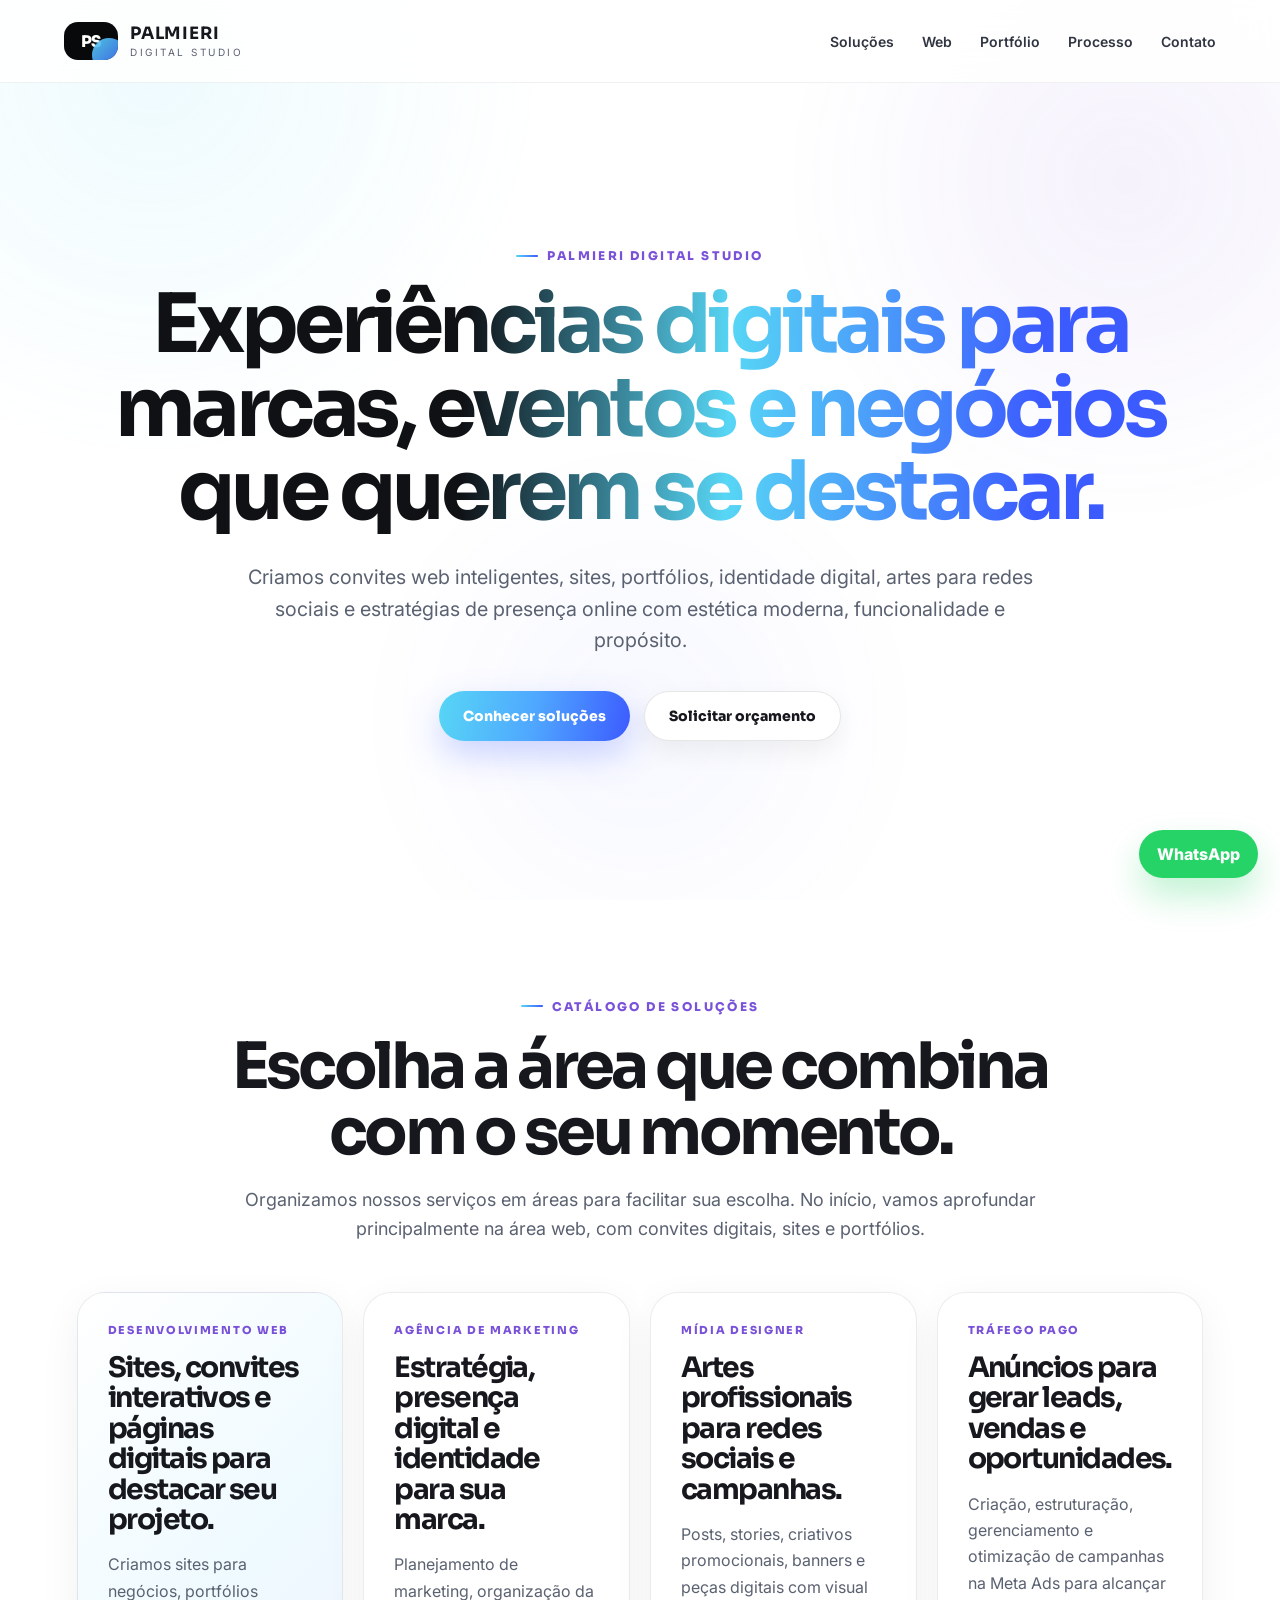
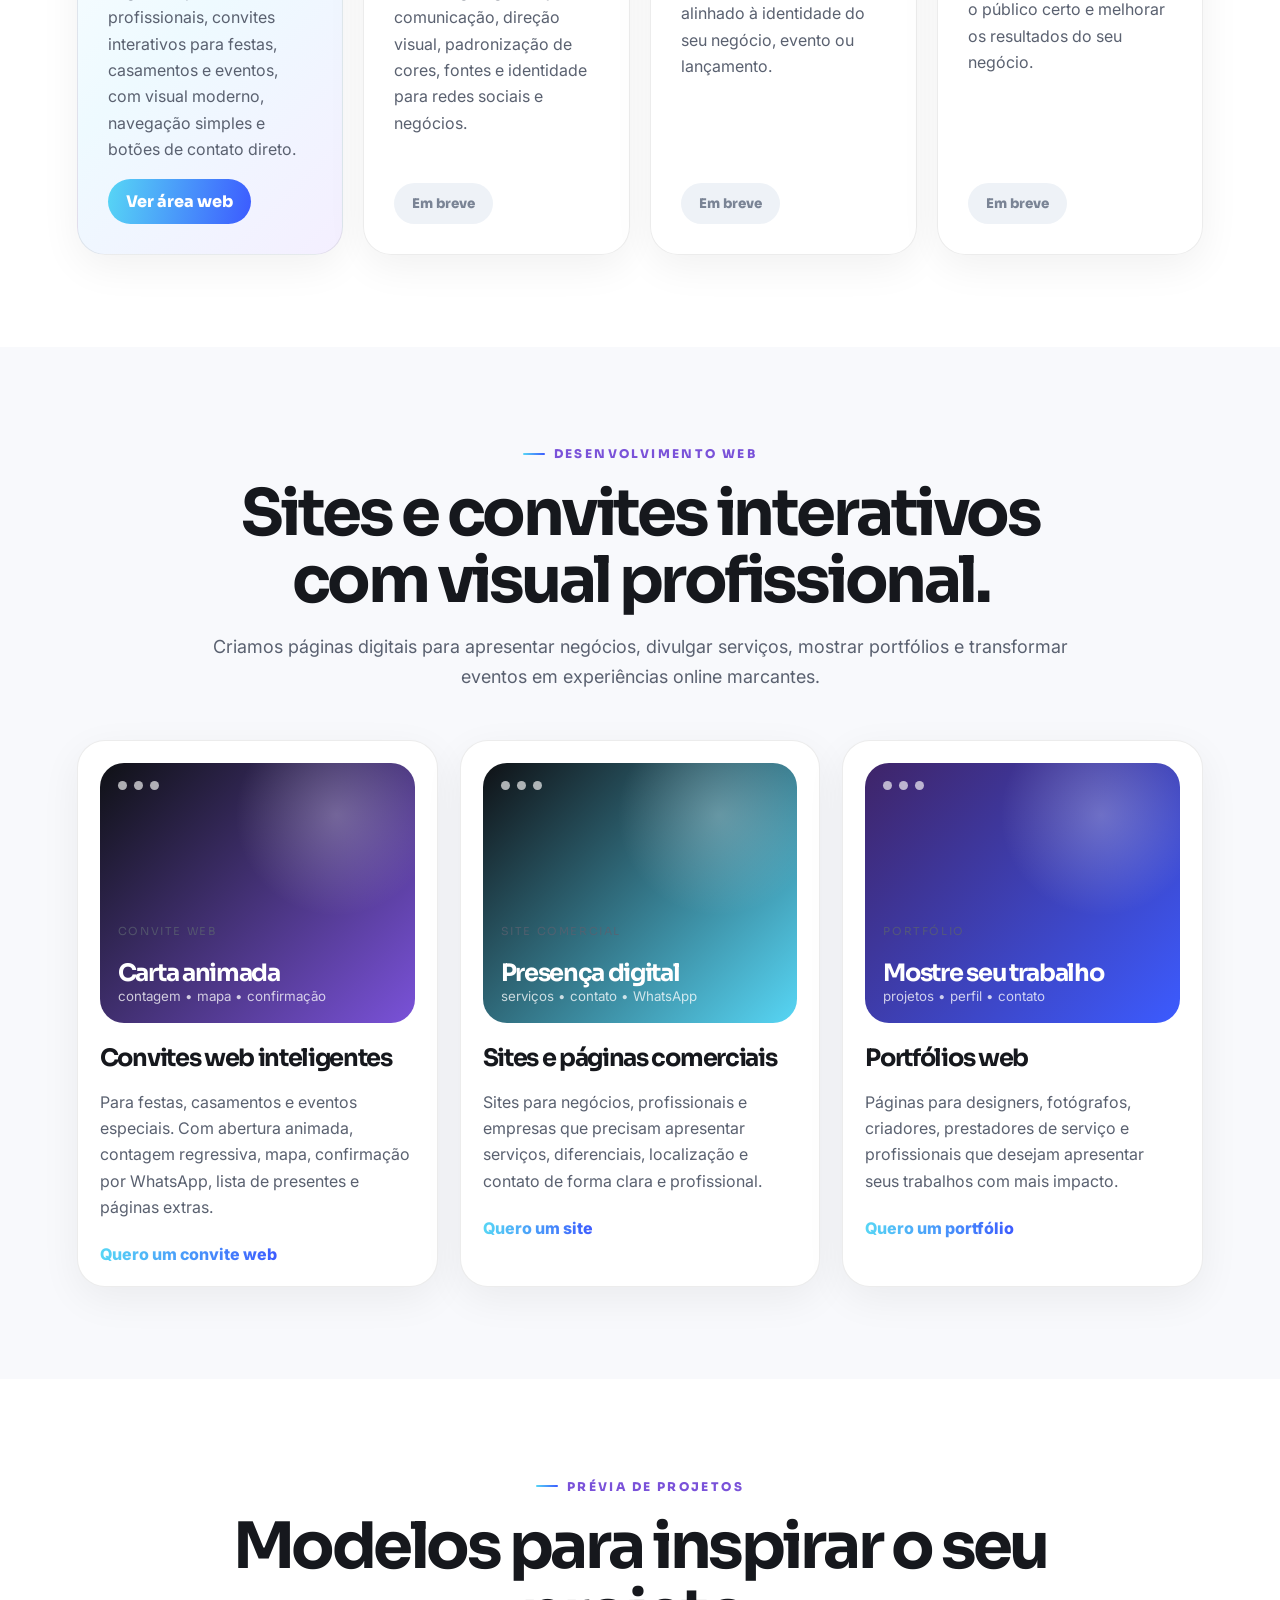
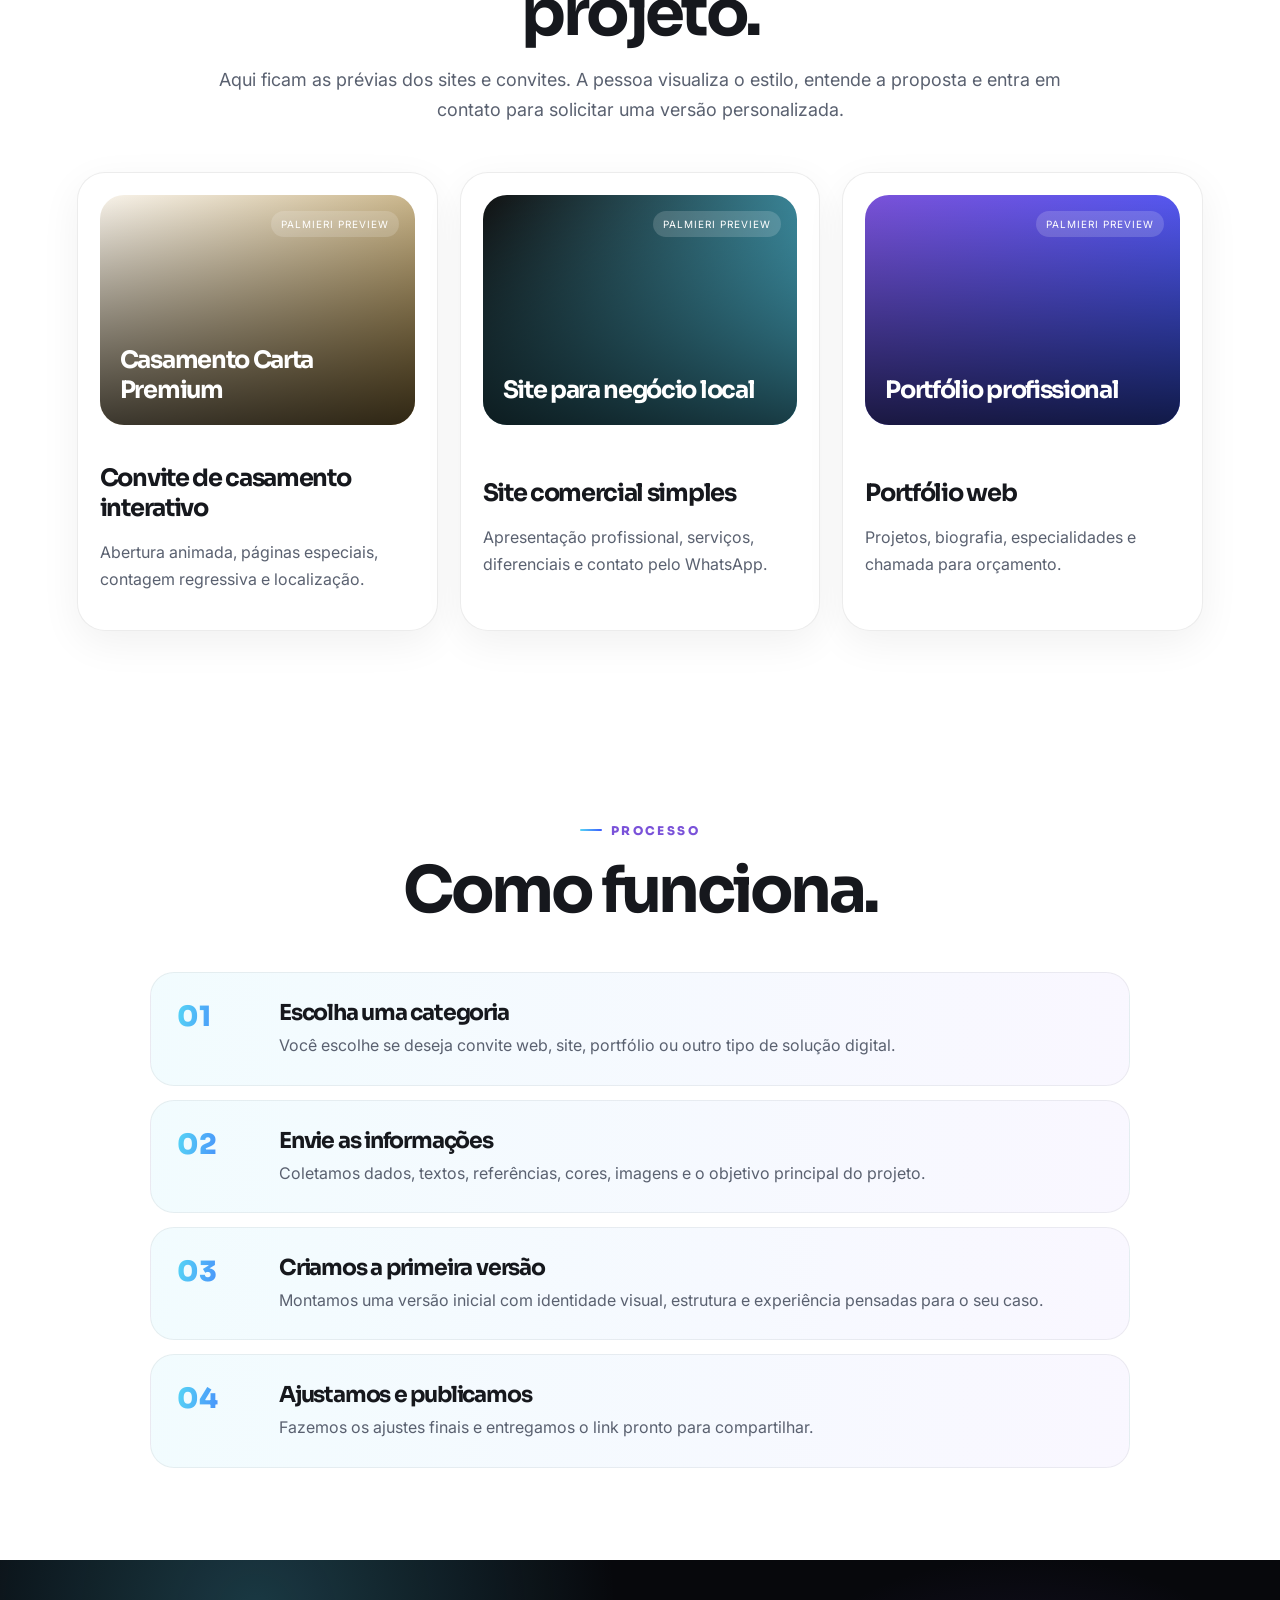
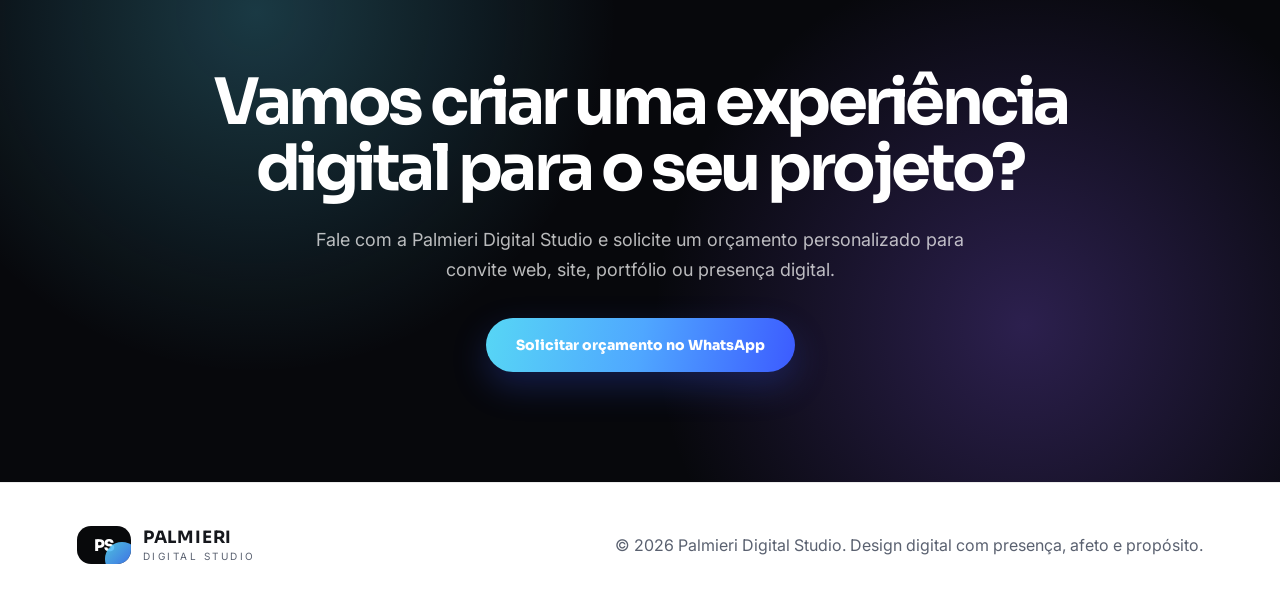
==== commit 9f9e23b4: "Ajusta categorias e area web" ====
--- a/index.html
+++ b/index.html
@@ -60,46 +60,37 @@
 
       <div class="solution-grid">
         <article class="solution-card active reveal">
-          <span class="solution-kicker">Palmieri Desenvolvimento Web</span>
-          <h3>Convites web inteligentes, sites e portfólios digitais.</h3>
-          <p>
-            Experiências online para eventos, marcas e negócios: páginas modernas, links compartilháveis, contagem regressiva, mapa, confirmação de presença, lista de presentes, portfólios e páginas comerciais.
+          <span class="solution-kicker">Desenvolvimento Web</span>
+          <h3>Sites, convites interativos e páginas digitais para destacar seu projeto.</h3>
+          <p>
+            Criamos sites para negócios, portfólios profissionais, convites interativos para festas, casamentos e eventos, com visual moderno, navegação simples e botões de contato direto.
           </p>
           <a href="#web">Ver área web</a>
         </article>
 
         <article class="solution-card soon reveal">
-          <span class="solution-kicker">Palmieri Marketing Agency</span>
-          <h3>Estratégia, marketing e administração digital.</h3>
-          <p>
-            Planos de marketing, organização da presença digital e acompanhamento estratégico para marcas, empresas e negócios locais.
-          </p>
-          <button type="button" disabled>Em breve</button>
-        </article>
-
-        <article class="solution-card soon reveal">
-          <span class="solution-kicker">Identidade Digital</span>
-          <h3>Visual profissional para sua marca aparecer melhor.</h3>
-          <p>
-            Direção visual, identidade para redes sociais, padronização de cores, fontes e elementos para deixar sua comunicação mais profissional.
+          <span class="solution-kicker">Agência de Marketing</span>
+          <h3>Estratégia, presença digital e identidade para sua marca.</h3>
+          <p>
+            Planejamento de marketing, organização da comunicação, direção visual, padronização de cores, fontes e identidade para redes sociais e negócios.
           </p>
           <button type="button" disabled>Em breve</button>
         </article>
 
         <article class="solution-card soon reveal">
           <span class="solution-kicker">Mídia Designer</span>
-          <h3>Artes para redes sociais com estética e consistência.</h3>
-          <p>
-            Posts, stories, criativos promocionais e peças digitais alinhadas com a identidade do seu negócio ou evento.
+          <h3>Artes profissionais para redes sociais e campanhas.</h3>
+          <p>
+            Posts, stories, criativos promocionais, banners e peças digitais com visual alinhado à identidade do seu negócio, evento ou lançamento.
           </p>
           <button type="button" disabled>Em breve</button>
         </article>
 
         <article class="solution-card soon reveal">
           <span class="solution-kicker">Tráfego Pago</span>
-          <h3>Gestão de anúncios para leads e vendas.</h3>
-          <p>
-            Estruturação, gerenciamento e otimização de campanhas na Meta Ads para atrair pessoas certas e gerar oportunidades para sua empresa.
+          <h3>Anúncios para gerar leads, vendas e oportunidades.</h3>
+          <p>
+            Criação, estruturação, gerenciamento e otimização de campanhas na Meta Ads para alcançar o público certo e melhorar os resultados do seu negócio.
           </p>
           <button type="button" disabled>Em breve</button>
         </article>
@@ -108,10 +99,10 @@
 
     <section class="section web-section" id="web">
       <div class="section-head reveal">
-        <span class="eyebrow">Palmieri Desenvolvimento Web</span>
-        <h2>Websites e convites digitais que funcionam como experiências.</h2>
-        <p>
-          A área web da Palmieri é feita para quem quer um link bonito, prático e memorável — seja para um evento especial, um negócio local ou uma presença profissional online.
+        <span class="eyebrow">Desenvolvimento Web</span>
+        <h2>Sites e convites interativos com visual profissional.</h2>
+        <p>
+          Criamos páginas digitais para apresentar negócios, divulgar serviços, mostrar portfólios e transformar eventos em experiências online marcantes.
         </p>
       </div>
 
@@ -129,7 +120,7 @@
           </div>
           <h3>Convites web inteligentes</h3>
           <p>
-            Para casamentos, aniversários, 15 anos, chás, batizados e eventos. Com abertura animada, contagem regressiva, localização, confirmação por WhatsApp, lista de presentes e páginas especiais.
+            Para festas, casamentos e eventos especiais. Com abertura animada, contagem regressiva, mapa, confirmação por WhatsApp, lista de presentes e páginas extras.
           </p>
           <a href="https://wa.me/5519996208046?text=Ol%C3%A1%21%20Gostei%20da%20Palmieri%20Digital%20Studio%20e%20gostaria%20de%20solicitar%20um%20or%C3%A7amento%20para%20um%20projeto%20digital." target="_blank" rel="noopener">Quero um convite web</a>
         </article>
@@ -147,7 +138,7 @@
           </div>
           <h3>Sites e páginas comerciais</h3>
           <p>
-            Páginas para negócios locais, profissionais autônomos e pequenas empresas que precisam apresentar seus serviços com clareza, beleza e botão direto para contato.
+            Sites para negócios, profissionais e empresas que precisam apresentar serviços, diferenciais, localização e contato de forma clara e profissional.
           </p>
           <a href="https://wa.me/5519996208046?text=Ol%C3%A1%21%20Gostei%20da%20Palmieri%20Digital%20Studio%20e%20gostaria%20de%20solicitar%20um%20or%C3%A7amento%20para%20um%20projeto%20digital." target="_blank" rel="noopener">Quero um site</a>
         </article>
@@ -165,7 +156,7 @@
           </div>
           <h3>Portfólios web</h3>
           <p>
-            Uma página profissional para designers, fotógrafos, prestadores de serviço, criadores, arquitetos, maquiadoras e profissionais que precisam mostrar seus trabalhos.
+            Páginas para designers, fotógrafos, criadores, prestadores de serviço e profissionais que desejam apresentar seus trabalhos com mais impacto.
           </p>
           <a href="https://wa.me/5519996208046?text=Ol%C3%A1%21%20Gostei%20da%20Palmieri%20Digital%20Studio%20e%20gostaria%20de%20solicitar%20um%20or%C3%A7amento%20para%20um%20projeto%20digital." target="_blank" rel="noopener">Quero um portfólio</a>
         </article>
--- a/style.css
+++ b/style.css
@@ -121,11 +121,10 @@
 
 .solution-grid{
   display:grid;
-  grid-template-columns:repeat(6,1fr);
+  grid-template-columns:repeat(4,1fr);
   gap:20px;
 }
 .solution-card{
-  grid-column:span 2;
   border:1px solid rgba(15,17,21,.08);
   background:rgba(255,255,255,.82);
   border-radius:var(--radius);
@@ -136,7 +135,6 @@
   flex-direction:column;
 }
 .solution-card.active{
-  grid-column:span 3;
   background:linear-gradient(135deg,#ffffff,#eefaff 54%,#f4efff);
 }
 .solution-card.soon{
@@ -291,7 +289,6 @@
 
 @media(max-width:1100px){
   .solution-grid,.web-grid,.showcase-grid{grid-template-columns:1fr 1fr}
-  .solution-card,.solution-card.active{grid-column:span 1}
 }
 @media(max-width:760px){
   .header{align-items:flex-start}
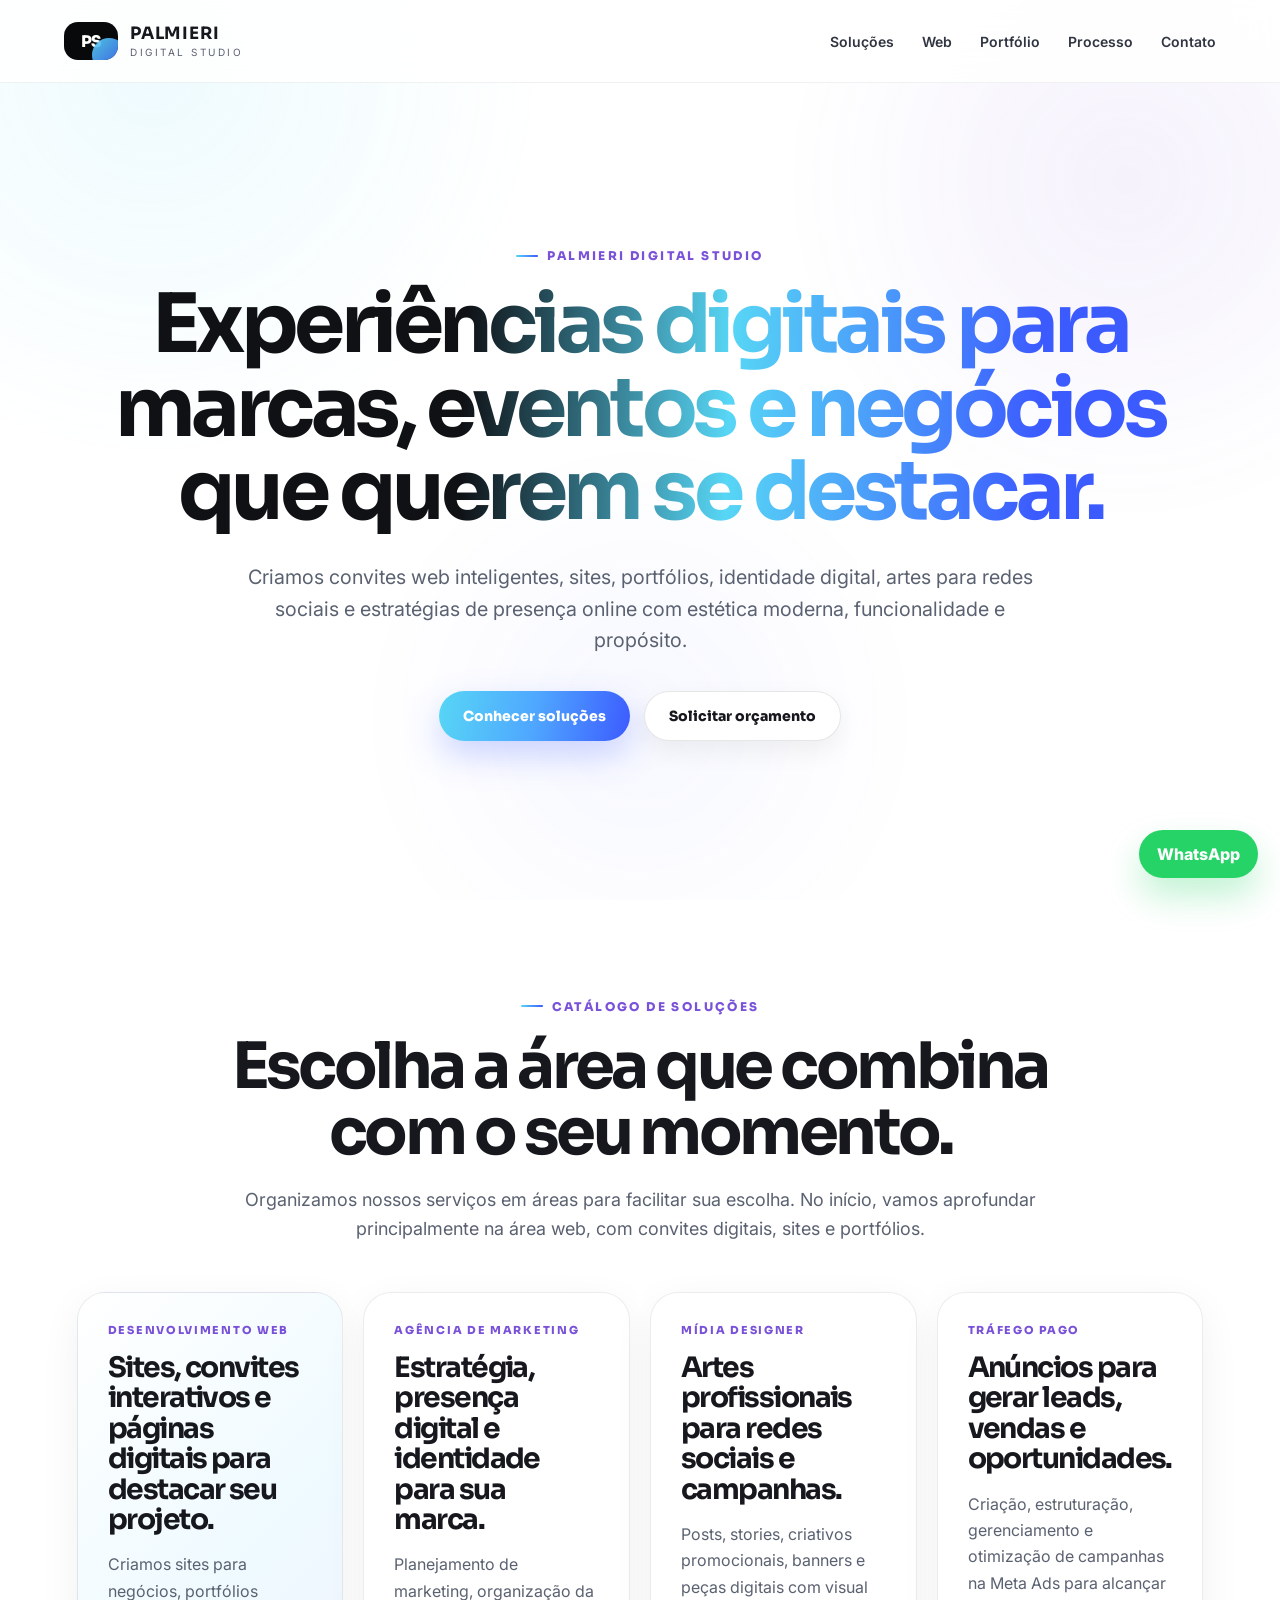
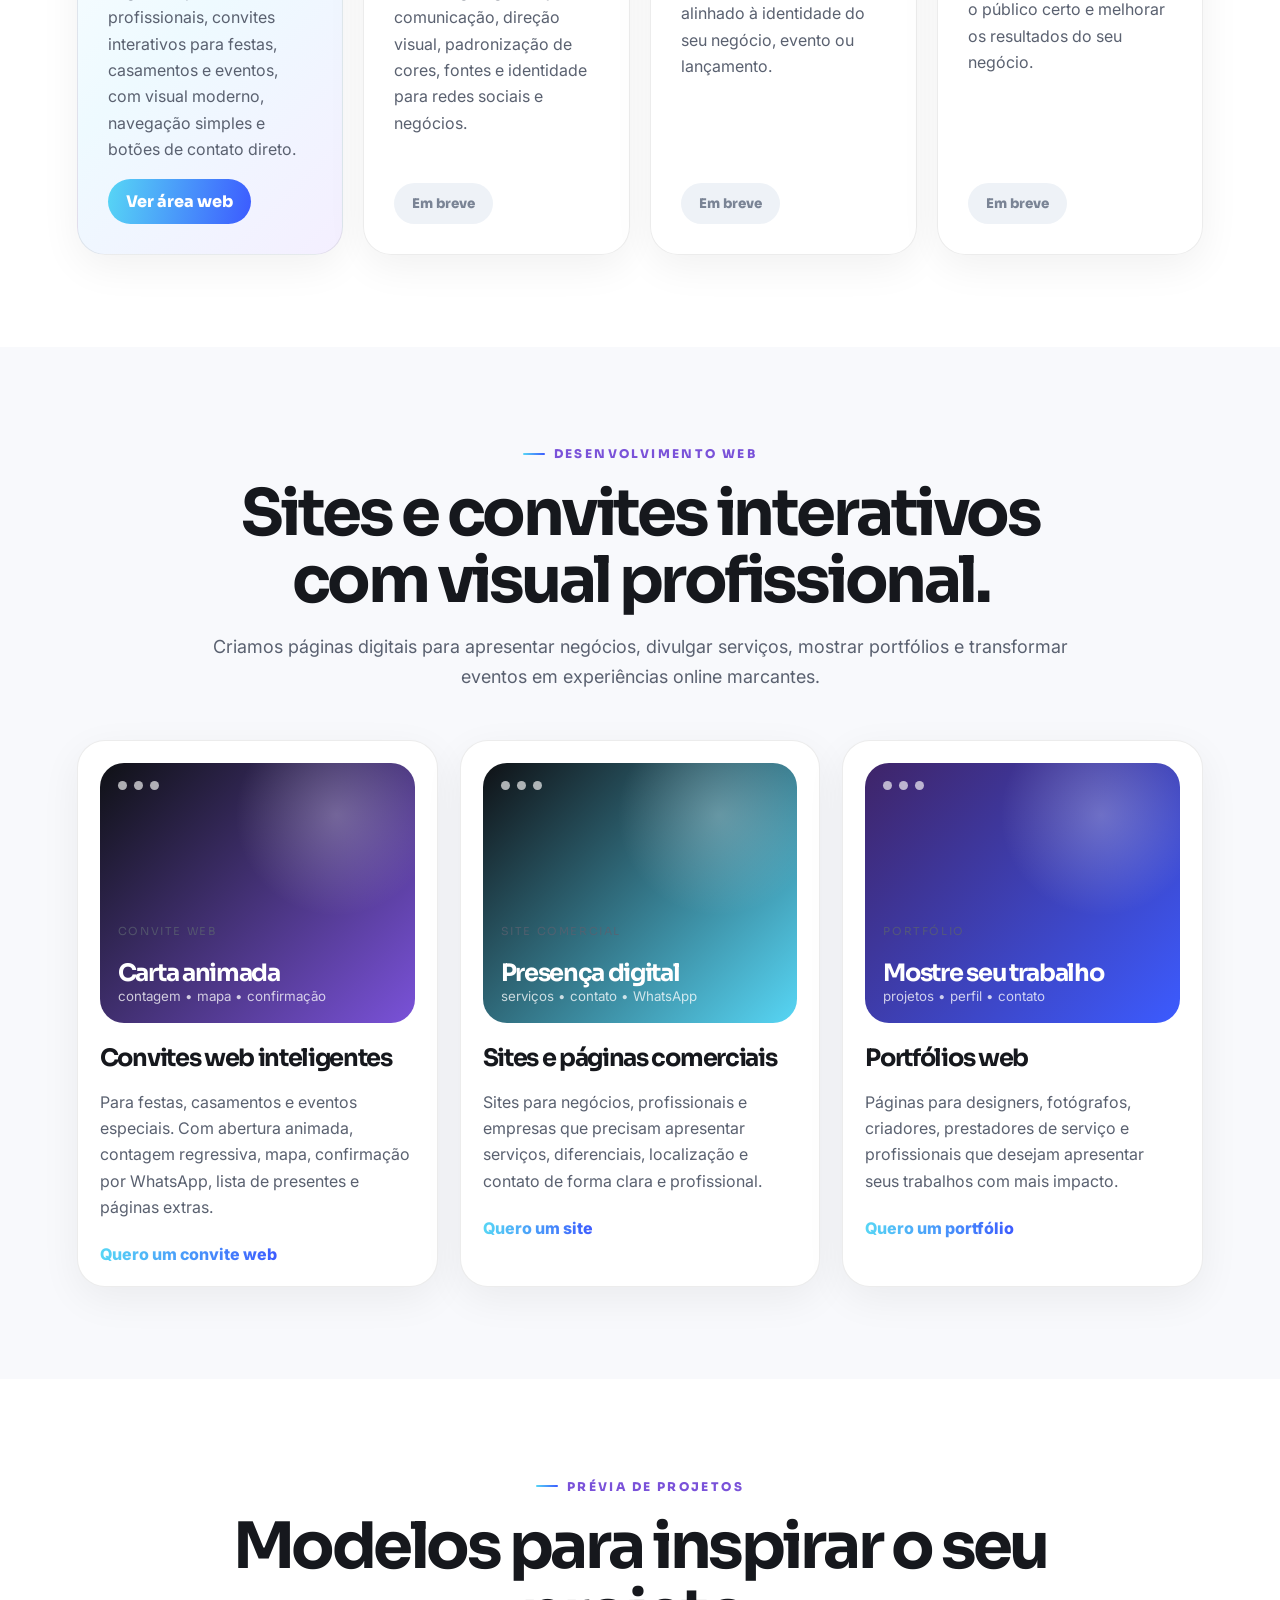
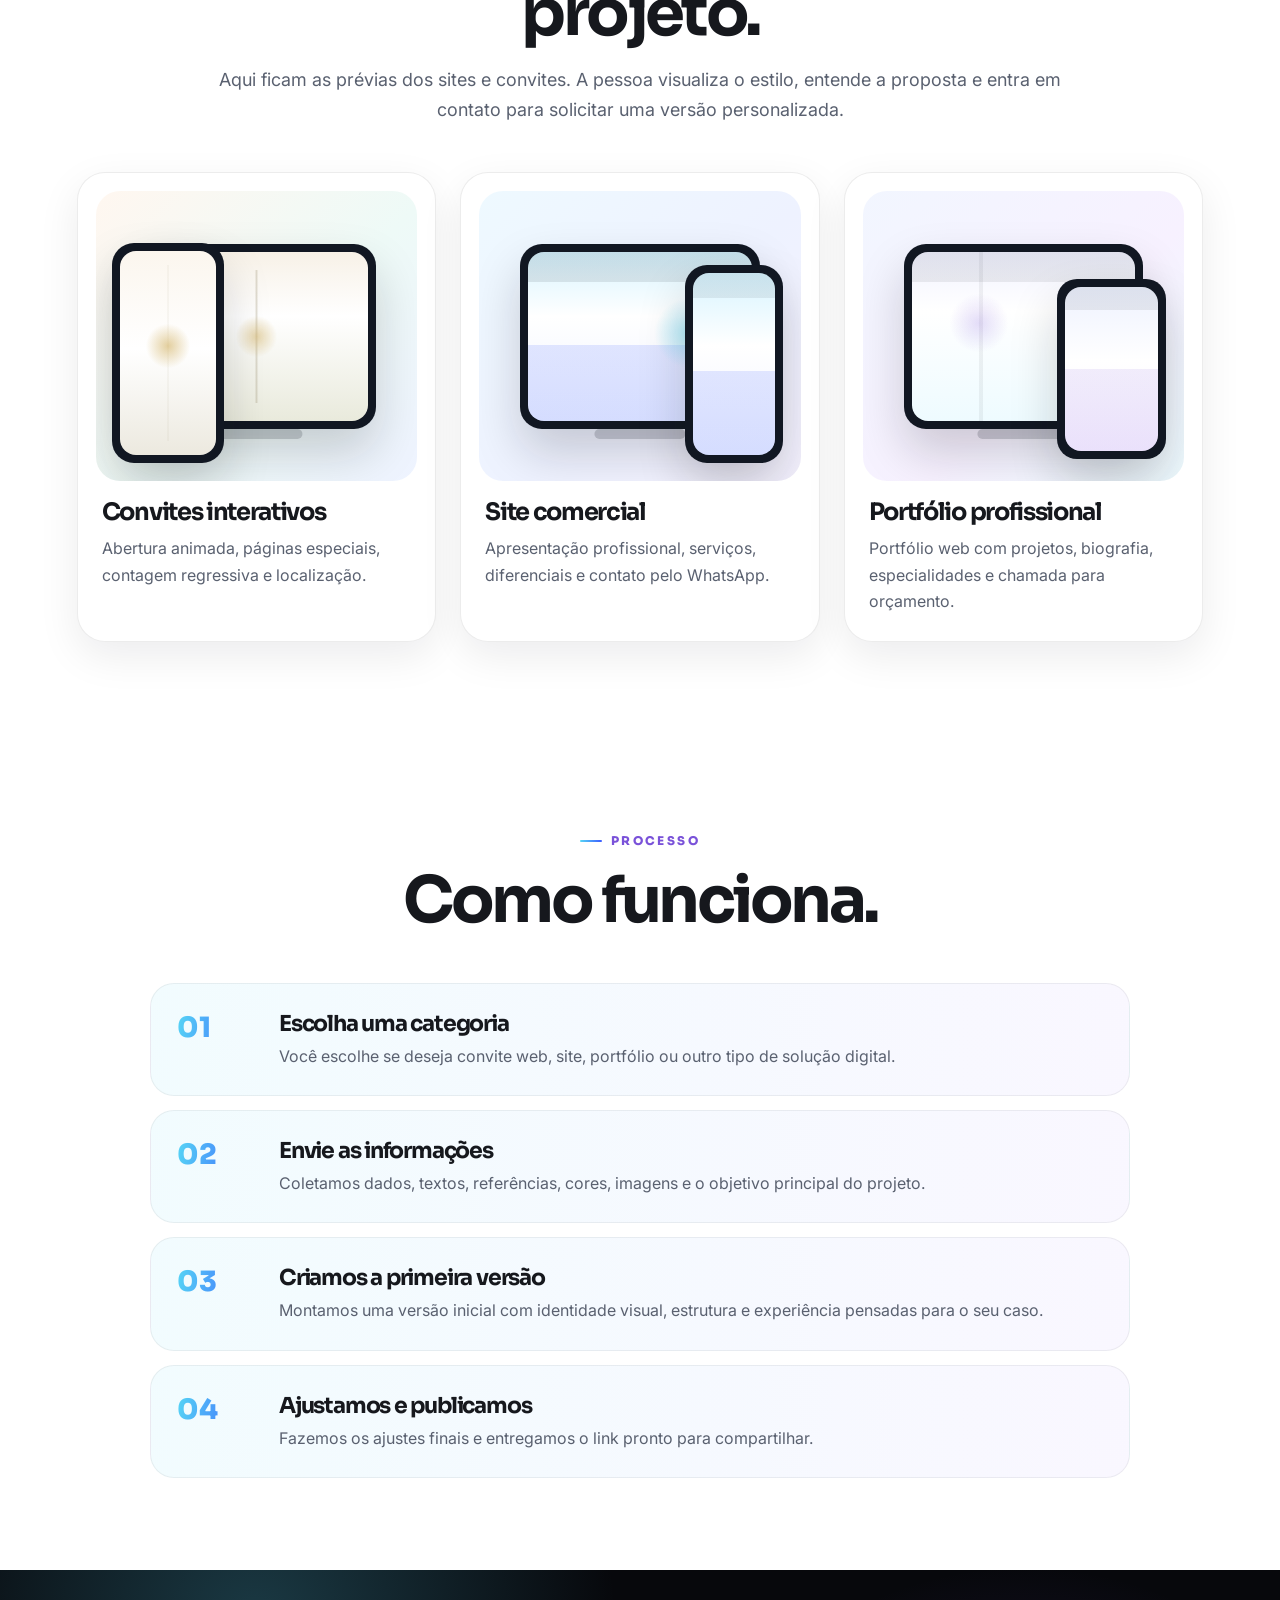
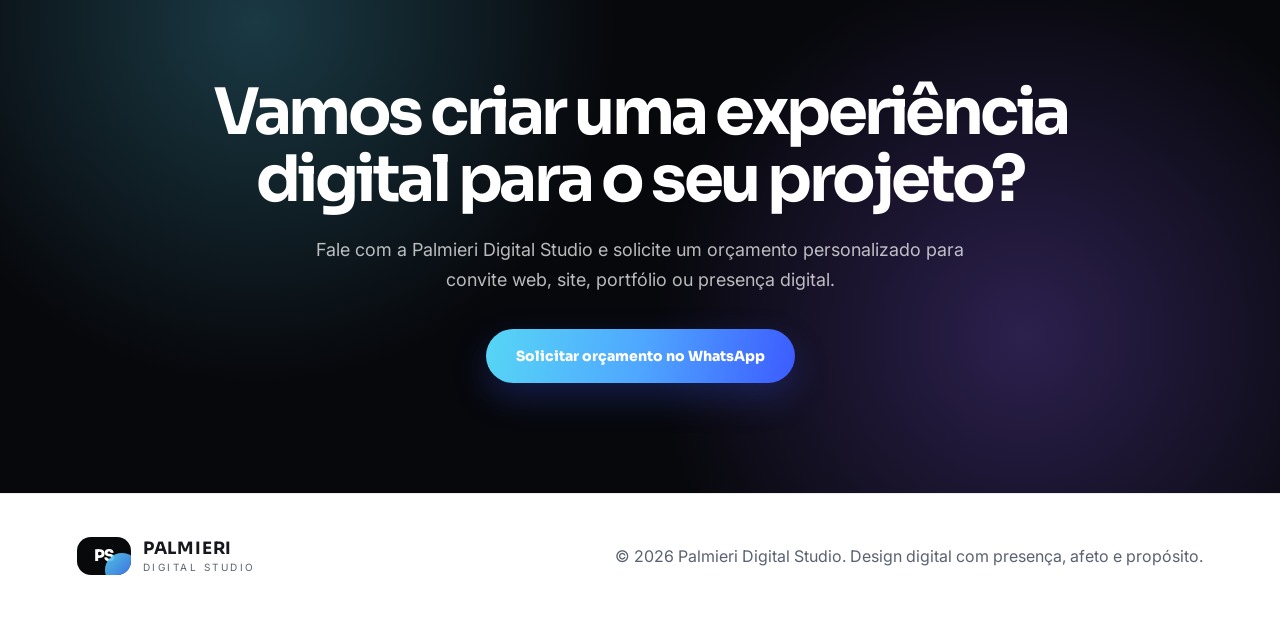
==== commit d2fbd6d4: "Atualização V5" ====
--- a/index.html
+++ b/index.html
@@ -26,7 +26,7 @@
 
     <nav class="nav" id="nav">
       <a href="#solucoes">Soluções</a>
-      <a href="#web">Web</a>
+      <a href="desenvolvimento-web.html">Web</a>
       <a href="#modelos">Portfólio</a>
       <a href="#processo">Processo</a>
       <a href="#contato">Contato</a>
@@ -65,7 +65,7 @@
           <p>
             Criamos sites para negócios, portfólios profissionais, convites interativos para festas, casamentos e eventos, com visual moderno, navegação simples e botões de contato direto.
           </p>
-          <a href="#web">Ver área web</a>
+          <a href="desenvolvimento-web.html">Ver área web</a>
         </article>
 
         <article class="solution-card soon reveal">
@@ -122,7 +122,7 @@
           <p>
             Para festas, casamentos e eventos especiais. Com abertura animada, contagem regressiva, mapa, confirmação por WhatsApp, lista de presentes e páginas extras.
           </p>
-          <a href="https://wa.me/5519996208046?text=Ol%C3%A1%21%20Gostei%20da%20Palmieri%20Digital%20Studio%20e%20gostaria%20de%20solicitar%20um%20or%C3%A7amento%20para%20um%20projeto%20digital." target="_blank" rel="noopener">Quero um convite web</a>
+          <a href="convite-web.html">Quero um convite web</a>
         </article>
 
         <article class="web-card reveal">
@@ -140,7 +140,7 @@
           <p>
             Sites para negócios, profissionais e empresas que precisam apresentar serviços, diferenciais, localização e contato de forma clara e profissional.
           </p>
-          <a href="https://wa.me/5519996208046?text=Ol%C3%A1%21%20Gostei%20da%20Palmieri%20Digital%20Studio%20e%20gostaria%20de%20solicitar%20um%20or%C3%A7amento%20para%20um%20projeto%20digital." target="_blank" rel="noopener">Quero um site</a>
+          <a href="sites-comerciais.html">Quero um site</a>
         </article>
 
         <article class="web-card reveal">
@@ -158,7 +158,7 @@
           <p>
             Páginas para designers, fotógrafos, criadores, prestadores de serviço e profissionais que desejam apresentar seus trabalhos com mais impacto.
           </p>
-          <a href="https://wa.me/5519996208046?text=Ol%C3%A1%21%20Gostei%20da%20Palmieri%20Digital%20Studio%20e%20gostaria%20de%20solicitar%20um%20or%C3%A7amento%20para%20um%20projeto%20digital." target="_blank" rel="noopener">Quero um portfólio</a>
+          <a href="portfolio-web.html">Quero um portfólio</a>
         </article>
       </div>
     </section>
@@ -172,37 +172,49 @@
         </p>
       </div>
 
-      <div class="showcase-grid">
-        <article class="showcase-card reveal">
-          <div class="screen screen-wedding">
-            <span class="watermark">Palmieri Preview</span>
-            <h3>Casamento Carta Premium</h3>
-          </div>
-          <div>
-            <h3>Convite de casamento interativo</h3>
+      <div class="general-preview-grid">
+        <article class="general-preview-card reveal">
+          <div class="media-showcase media-invite">
+            <div class="device laptop-device">
+              <div class="device-screen screen-invite"></div>
+            </div>
+            <div class="device phone-device float-left">
+              <div class="device-screen screen-invite-vertical"></div>
+            </div>
+          </div>
+          <div class="preview-copy">
+            <h3>Convites interativos</h3>
             <p>Abertura animada, páginas especiais, contagem regressiva e localização.</p>
           </div>
         </article>
 
-        <article class="showcase-card reveal">
-          <div class="screen screen-business">
-            <span class="watermark">Palmieri Preview</span>
-            <h3>Site para negócio local</h3>
-          </div>
-          <div>
-            <h3>Site comercial simples</h3>
+        <article class="general-preview-card reveal">
+          <div class="media-showcase media-site">
+            <div class="device monitor-device">
+              <div class="device-screen screen-site"></div>
+            </div>
+            <div class="device phone-device float-right small-phone">
+              <div class="device-screen screen-site-mobile"></div>
+            </div>
+          </div>
+          <div class="preview-copy">
+            <h3>Site comercial</h3>
             <p>Apresentação profissional, serviços, diferenciais e contato pelo WhatsApp.</p>
           </div>
         </article>
 
-        <article class="showcase-card reveal">
-          <div class="screen screen-portfolio">
-            <span class="watermark">Palmieri Preview</span>
+        <article class="general-preview-card reveal">
+          <div class="media-showcase media-portfolio">
+            <div class="device laptop-device">
+              <div class="device-screen screen-portfolio"></div>
+            </div>
+            <div class="device tablet-device">
+              <div class="device-screen screen-portfolio-alt"></div>
+            </div>
+          </div>
+          <div class="preview-copy">
             <h3>Portfólio profissional</h3>
-          </div>
-          <div>
-            <h3>Portfólio web</h3>
-            <p>Projetos, biografia, especialidades e chamada para orçamento.</p>
+            <p>Portfólio web com projetos, biografia, especialidades e chamada para orçamento.</p>
           </div>
         </article>
       </div>
--- a/style.css
+++ b/style.css
@@ -307,3 +307,102 @@
   .footer p{text-align:left}
   .whatsapp-float{right:14px;bottom:14px}
 }
+
+/* Páginas internas */
+.page-hero{min-height:72vh;display:flex;align-items:center;justify-content:center;text-align:center;padding:90px clamp(18px,6vw,88px);background:radial-gradient(circle at 18% 12%, rgba(87,214,245,.18), transparent 30%),radial-gradient(circle at 82% 18%, rgba(122,82,217,.16), transparent 30%)}
+.feature-section{background:var(--off)}
+.feature-grid{display:grid;grid-template-columns:repeat(3,1fr);gap:20px}
+.feature-card{background:white;border:1px solid rgba(15,17,21,.08);border-radius:24px;padding:26px;box-shadow:0 12px 34px rgba(15,17,21,.06)}
+.feature-card h3{font-size:22px}
+.feature-card p{color:var(--text);line-height:1.65}
+.preview-gallery{display:grid;grid-template-columns:repeat(3,1fr);gap:22px}
+.preview-window{border:1px solid rgba(15,17,21,.08);background:white;border-radius:26px;padding:12px;box-shadow:0 16px 46px rgba(15,17,21,.08)}
+.window-top{height:38px;display:flex;align-items:center;gap:7px;padding:0 10px}
+.window-top span{width:9px;height:9px;border-radius:50%;background:#d6dbe7}
+.project-frame{min-height:330px;border-radius:20px;padding:22px;color:white;position:relative;overflow:hidden;display:flex;flex-direction:column;justify-content:flex-end}
+.project-frame:before{content:"";position:absolute;inset:0;background:linear-gradient(180deg, transparent 0%, rgba(0,0,0,.74) 100%),radial-gradient(circle at 78% 18%, rgba(255,255,255,.24), transparent 34%)}
+.project-frame h3,.project-frame p,.project-frame .watermark{position:relative;z-index:2}
+.project-frame h3{font-size:34px}
+.project-frame p{margin:8px 0 0;opacity:.86}
+.preview-window > h3{font-size:22px;margin:18px 10px 8px}
+.preview-window > p{color:var(--text);line-height:1.6;margin:0 10px 12px}
+.wedding-gold{background:linear-gradient(135deg,#f7efe4,#8e713b 48%,#111)}
+.party-pink{background:linear-gradient(135deg,#ffdde8,#bf5d89 48%,#241020)}
+.modern-blue{background:linear-gradient(135deg,#57d6f5,#3c5bff 55%,#101116)}
+.commerce-green{background:linear-gradient(135deg,#b9f6d0,#00a884 48%,#0f1115)}
+.portfolio-purple{background:linear-gradient(135deg,#b59bff,#7a52d9 52%,#111)}
+.elegant-dark{background:linear-gradient(135deg,#333,#0f1115 58%,#3c5bff)}
+@media(max-width:1100px){.feature-grid,.preview-gallery{grid-template-columns:1fr 1fr}}
+@media(max-width:760px){.page-hero{min-height:auto;padding-top:70px;padding-bottom:70px}.feature-grid,.preview-gallery{grid-template-columns:1fr}.project-frame{min-height:280px}}
+
+
+/* Atualizações de portfólio geral */
+.general-preview-grid{display:grid;grid-template-columns:repeat(3,1fr);gap:24px}
+.general-preview-card{background:white;border:1px solid rgba(15,17,21,.08);border-radius:28px;padding:18px;box-shadow:0 14px 42px rgba(15,17,21,.08)}
+.media-showcase{position:relative;min-height:290px;border-radius:24px;overflow:hidden;padding:18px;display:flex;align-items:center;justify-content:center;background:linear-gradient(135deg,#eef9ff,#f5f2ff)}
+.media-invite{background:linear-gradient(135deg,#fff7f0,#eefaf7 55%,#eef3ff)}
+.media-site{background:linear-gradient(135deg,#eef9ff,#eef2ff 55%,#f5f2ff)}
+.media-portfolio{background:linear-gradient(135deg,#f2f6ff,#f7f1ff 58%,#eefbff)}
+.device{position:relative;background:#111722;border-radius:22px;box-shadow:0 24px 48px rgba(15,17,21,.18)}
+.device-screen{position:absolute;inset:8px;border-radius:16px;background-size:cover;background-position:center;overflow:hidden}
+.monitor-device,.laptop-device{width:84%;height:185px}
+.monitor-device::after,.laptop-device::after{content:"";position:absolute;left:50%;transform:translateX(-50%);bottom:-10px;width:38%;height:10px;border-radius:999px;background:rgba(17,23,34,.18)}
+.phone-device{width:112px;height:220px;position:absolute;bottom:18px}
+.phone-device.float-left{left:16px}
+.phone-device.float-right{right:18px}
+.phone-device.small-phone{width:98px;height:198px}
+.tablet-device{width:34%;height:180px;position:absolute;right:18px;bottom:22px;border-radius:20px}
+.preview-copy{padding:16px 6px 8px}
+.preview-copy h3{font-size:24px;margin:0 0 8px}
+.preview-copy p{margin:0;color:var(--text);line-height:1.65}
+.screen-invite{background:linear-gradient(180deg,#f7f1e7,#ffffff 38%,#e9eadc 100%)}
+.screen-invite::before,.screen-invite-vertical::before,.screen-floral::before,.screen-floral-vertical::before,.screen-modern::before,.screen-modern-vertical::before,.screen-site::before,.screen-site-mobile::before,.screen-portfolio::before,.screen-portfolio-alt::before{content:"";position:absolute}
+.screen-invite::before{inset:18px;background:radial-gradient(circle at 50% 50%, rgba(212,181,107,.55), transparent 18%),linear-gradient(90deg, transparent 49%, rgba(162,152,123,.32) 50%, transparent 51%)}
+.screen-invite-vertical{background:linear-gradient(180deg,#fbf6ee,#fff 48%,#ece9df)}
+.screen-invite-vertical::before{inset:14px;background:radial-gradient(circle at 50% 46%, rgba(212,181,107,.65), transparent 22%),linear-gradient(90deg, transparent 49%, rgba(162,152,123,.28) 50%, transparent 51%)}
+.screen-site{background:linear-gradient(180deg,#d7f4ff,#ffffff 38%,#eef2ff 100%)}
+.screen-site::before{inset:0;background:linear-gradient(180deg, rgba(17,23,34,.1) 0 18%, transparent 18%),radial-gradient(circle at 72% 48%, rgba(87,214,245,.46), transparent 19%),linear-gradient(180deg, transparent 55%, rgba(60,91,255,.14) 55%)}
+.screen-site-mobile{background:linear-gradient(180deg,#d7f4ff,#ffffff 40%,#eef2ff 100%)}
+.screen-site-mobile::before{inset:0;background:linear-gradient(180deg, rgba(17,23,34,.08) 0 14%, transparent 14%),linear-gradient(180deg, transparent 54%, rgba(60,91,255,.14) 54%)}
+.screen-portfolio{background:linear-gradient(180deg,#f1f2ff,#ffffff 35%,#eefbff 100%)}
+.screen-portfolio::before{inset:0;background:linear-gradient(180deg, rgba(17,23,34,.08) 0 18%, transparent 18%),radial-gradient(circle at 30% 42%, rgba(122,82,217,.20), transparent 16%),linear-gradient(90deg, transparent 0 30%, rgba(17,23,34,.06) 30% 32%, transparent 32% 100%)}
+.screen-portfolio-alt{background:linear-gradient(180deg,#eef2ff,#ffffff 45%,#f7f1ff)}
+.screen-portfolio-alt::before{inset:0;background:linear-gradient(180deg, rgba(17,23,34,.08) 0 14%, transparent 14%),linear-gradient(180deg, transparent 50%, rgba(122,82,217,.10) 50%)}
+
+/* Convites: portfólio visual */
+.immersive-grid{display:grid;grid-template-columns:1fr;gap:28px;max-width:1180px;margin:0 auto}
+.immersive-card{display:grid;grid-template-columns:1.2fr .8fr;gap:24px;align-items:center;background:white;border:1px solid rgba(15,17,21,.08);border-radius:32px;padding:18px;box-shadow:0 18px 48px rgba(15,17,21,.08)}
+.immersive-stage{position:relative;min-height:360px;border-radius:26px;overflow:hidden;padding:26px;background:linear-gradient(135deg,#f9f7f0,#eff7ef 54%,#f4f1ff)}
+.stage-wedding{background:linear-gradient(135deg,#fbf6ef,#f0f7ef 56%,#f7f3ff)}
+.stage-floral{background:linear-gradient(135deg,#fff2f7,#fffdf6 52%,#f2f7ff)}
+.stage-modern{background:linear-gradient(135deg,#eef9ff,#f2f4ff 54%,#f8f4ff)}
+.mockup{position:absolute;background:#0f1115;border-radius:24px;box-shadow:0 20px 46px rgba(15,17,21,.22)}
+.desktop-mockup{width:72%;height:240px;right:24px;top:34px}
+.phone-mockup{width:150px;height:292px;left:38px;bottom:24px}
+.mockup-screen{position:absolute;inset:9px;border-radius:18px;background-size:cover;background-position:center;overflow:hidden}
+.screen-floral{background:linear-gradient(180deg,#fff7fb,#fff 48%,#eef5ea)}
+.screen-floral::before{inset:16px;background:radial-gradient(circle at 24% 40%, rgba(225,176,200,.35), transparent 18%),radial-gradient(circle at 68% 64%, rgba(196,222,176,.35), transparent 18%),linear-gradient(90deg, transparent 49%, rgba(173,167,150,.2) 50%, transparent 51%)}
+.screen-floral-vertical{background:linear-gradient(180deg,#fff7fb,#fff 50%,#eef5ea)}
+.screen-floral-vertical::before{inset:12px;background:radial-gradient(circle at 50% 24%, rgba(225,176,200,.35), transparent 15%),radial-gradient(circle at 30% 70%, rgba(196,222,176,.35), transparent 16%),linear-gradient(180deg, rgba(255,255,255,.2), rgba(255,255,255,.2))}
+.screen-modern{background:linear-gradient(180deg,#dff7ff,#ffffff 45%,#eef0ff 100%)}
+.screen-modern::before{inset:0;background:linear-gradient(180deg, rgba(17,23,34,.08) 0 14%, transparent 14%),radial-gradient(circle at 70% 38%, rgba(60,91,255,.24), transparent 18%),linear-gradient(180deg, transparent 55%, rgba(87,214,245,.18) 55%)}
+.screen-modern-vertical{background:linear-gradient(180deg,#dff7ff,#ffffff 48%,#eef0ff 100%)}
+.screen-modern-vertical::before{inset:0;background:linear-gradient(180deg, rgba(17,23,34,.08) 0 12%, transparent 12%),linear-gradient(180deg, transparent 55%, rgba(87,214,245,.16) 55%)}
+.floating-pill{position:absolute;right:24px;bottom:24px;padding:10px 16px;border-radius:999px;background:rgba(255,255,255,.82);backdrop-filter:blur(10px);font-size:14px;font-weight:700;letter-spacing:.02em;color:#0f1115;box-shadow:0 10px 28px rgba(15,17,21,.1)}
+.immersive-copy{padding:10px 6px}
+.immersive-copy h3{font-size:28px;margin:0 0 10px}
+.immersive-copy p{margin:0;color:var(--text);line-height:1.7}
+
+@media(max-width:1100px){
+  .general-preview-grid{grid-template-columns:1fr}
+  .immersive-card{grid-template-columns:1fr}
+}
+@media(max-width:760px){
+  .media-showcase{min-height:250px}
+  .monitor-device,.laptop-device{width:88%;height:152px}
+  .phone-device{width:90px;height:176px}
+  .tablet-device{width:40%;height:144px}
+  .immersive-stage{min-height:320px}
+  .desktop-mockup{width:74%;height:190px;right:18px;top:30px}
+  .phone-mockup{width:118px;height:226px;left:18px;bottom:18px}
+}
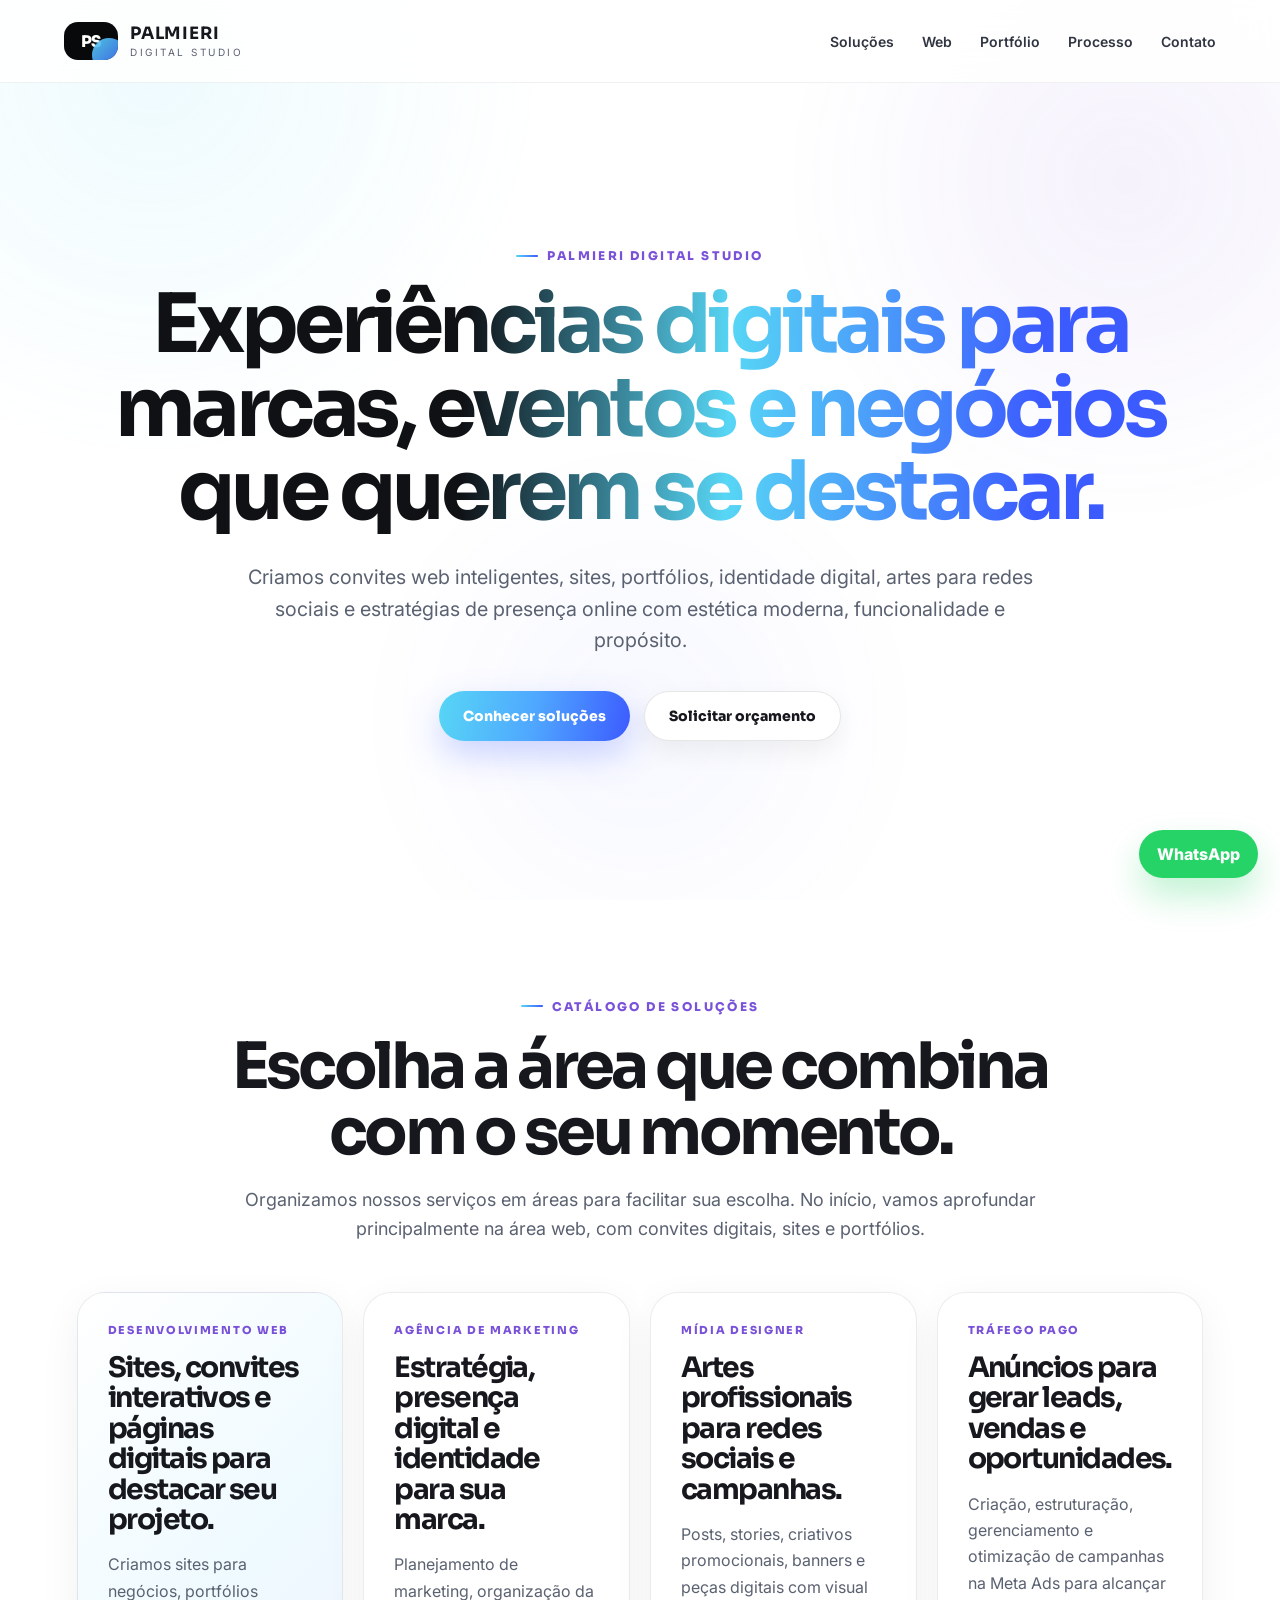
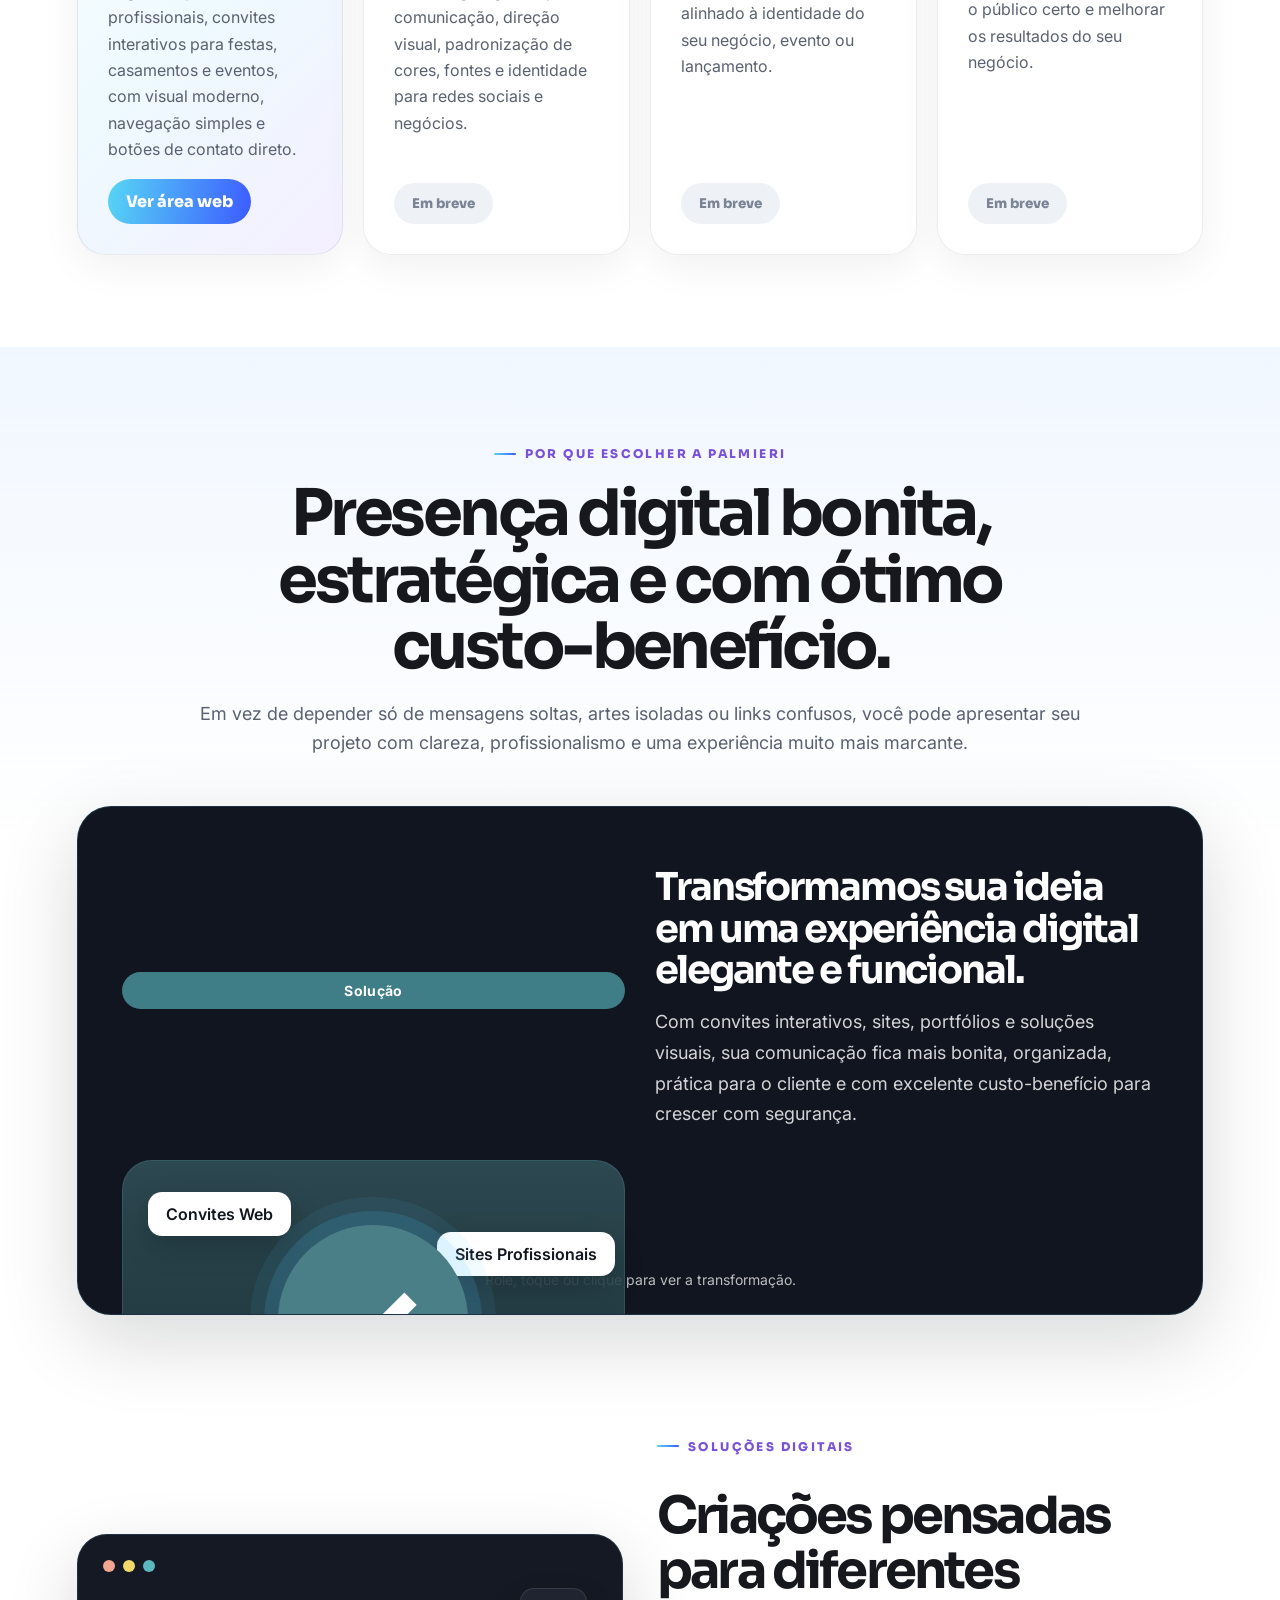
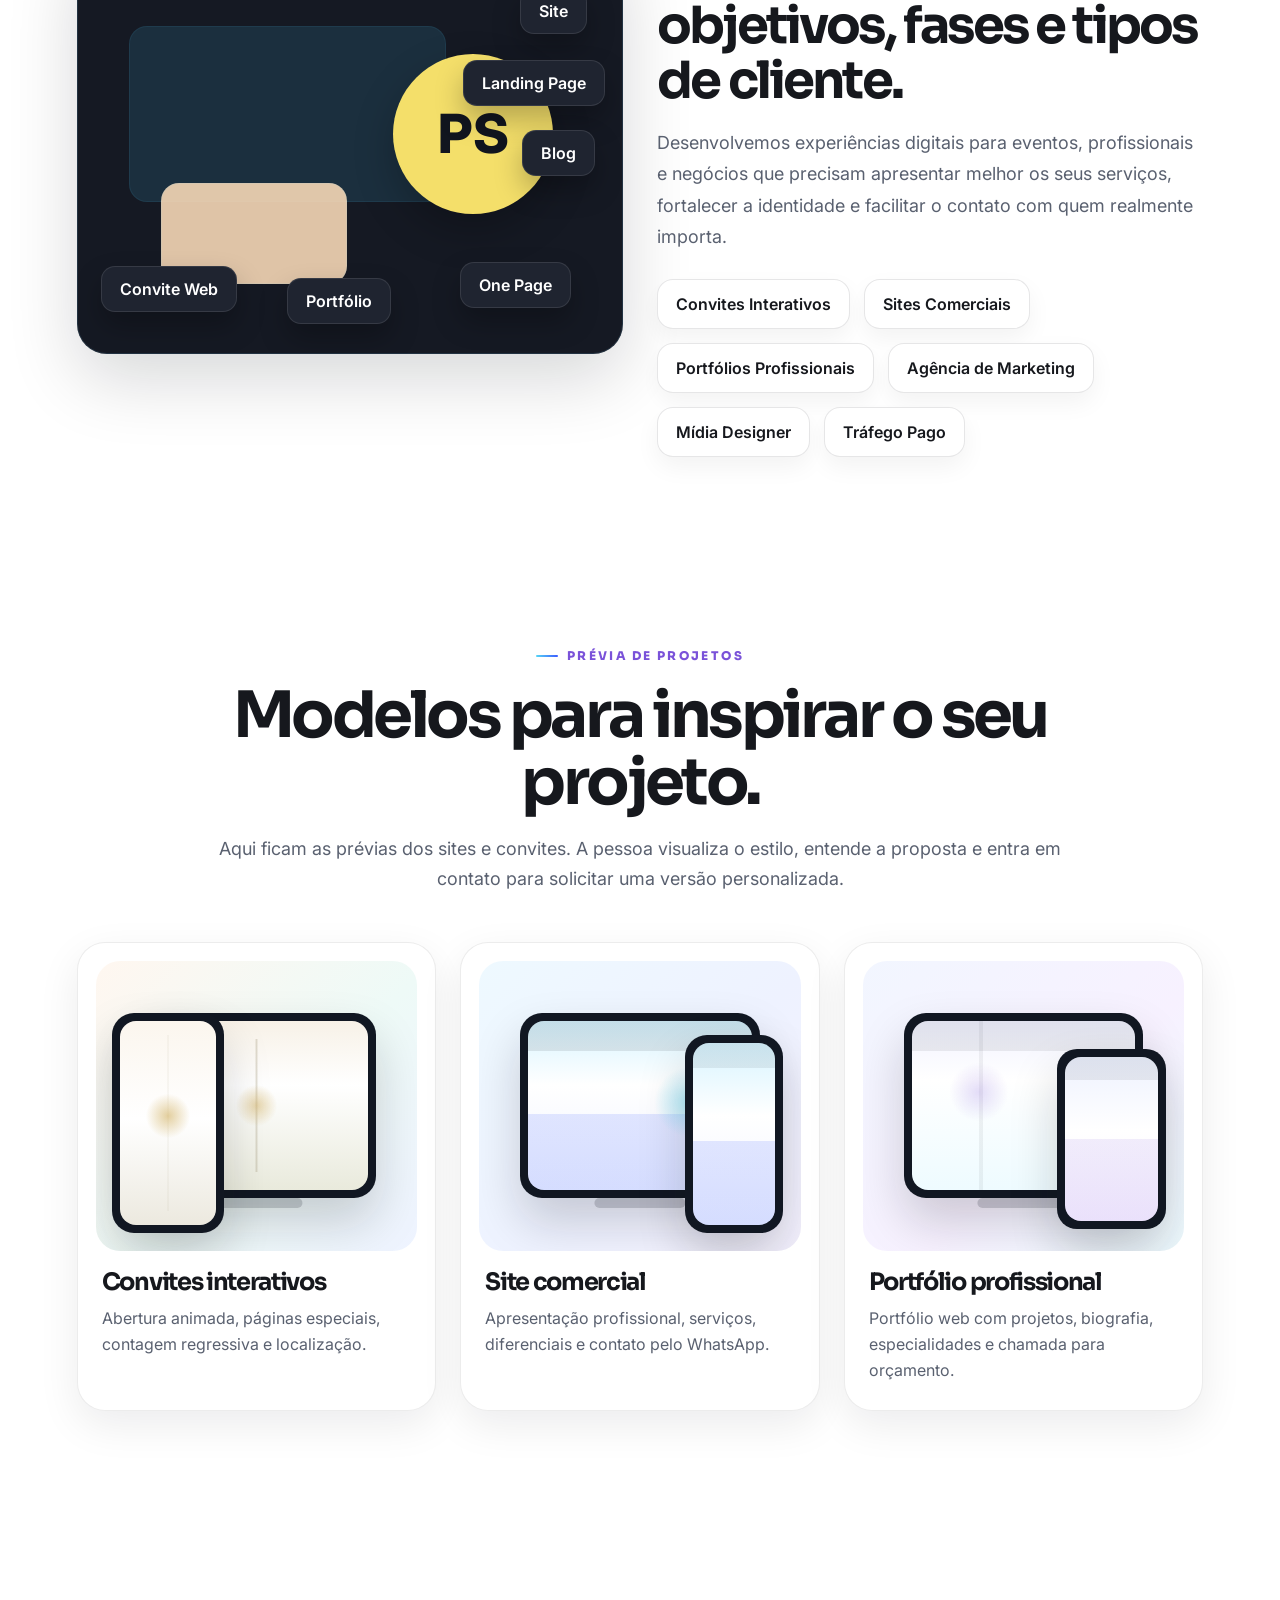
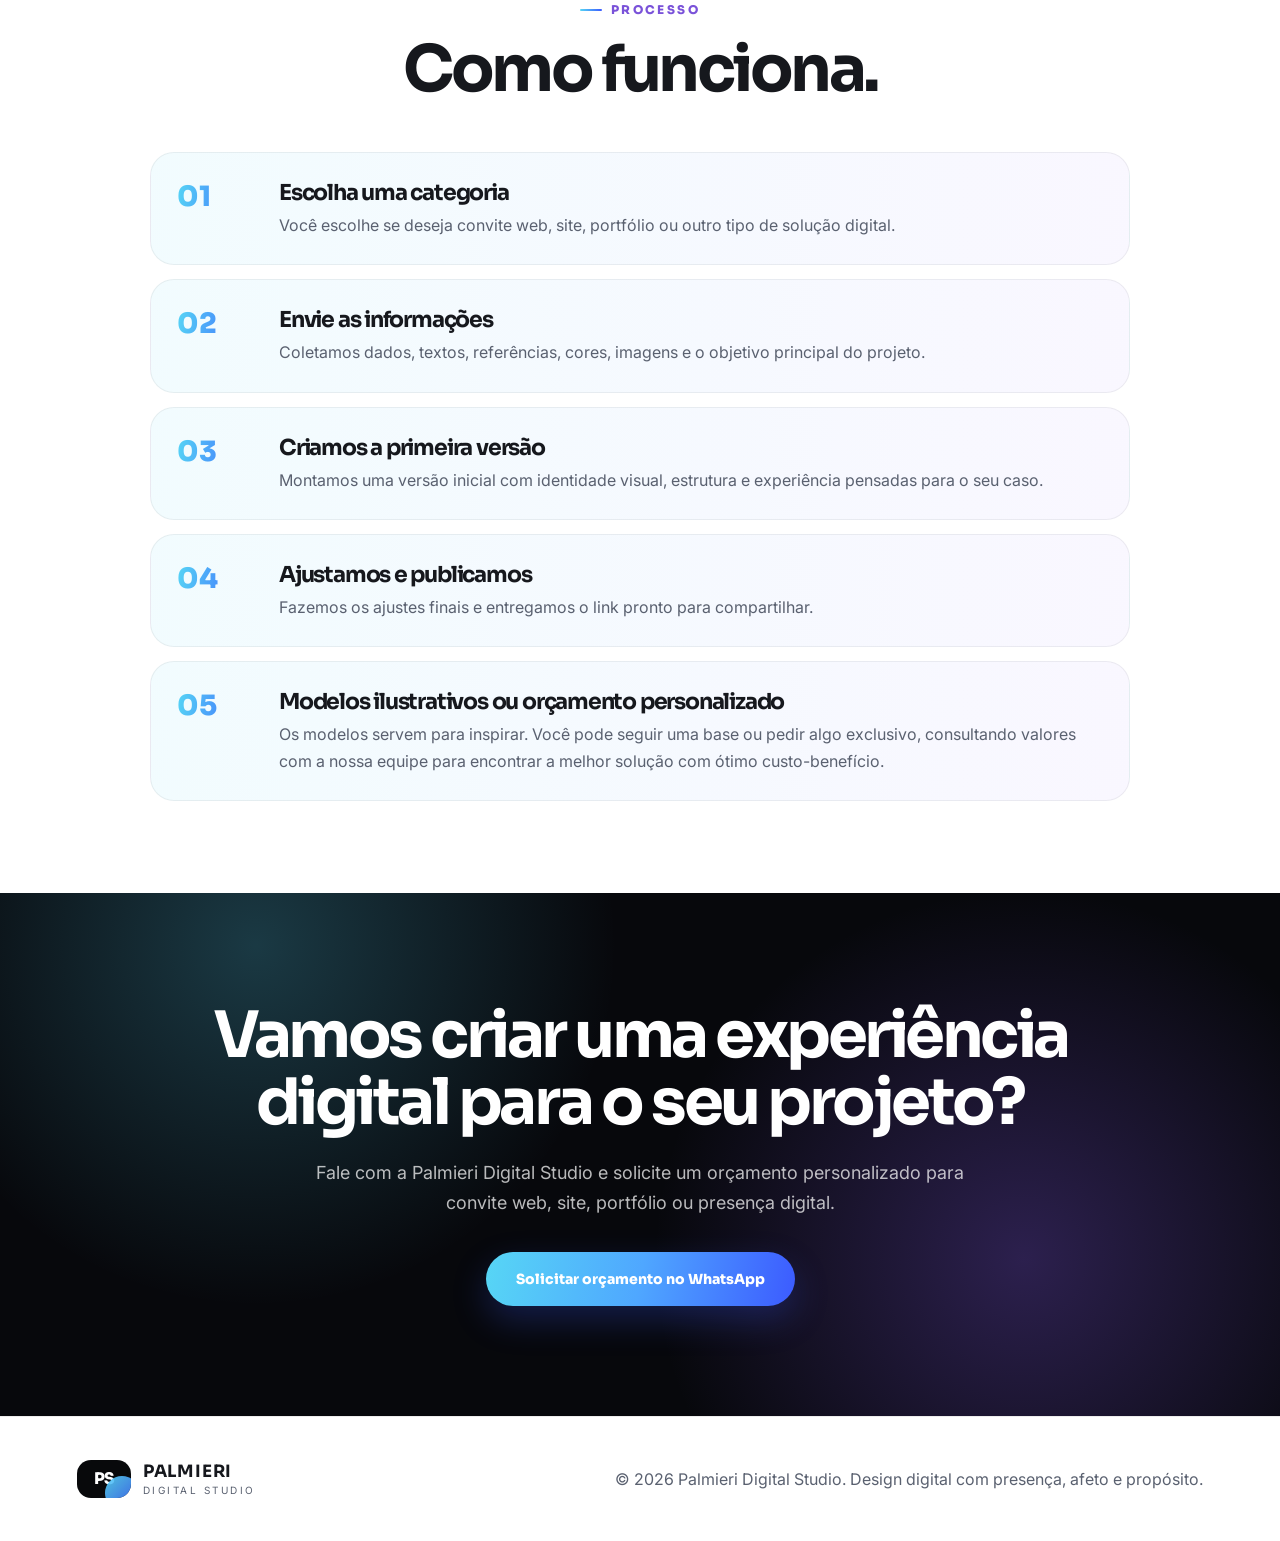
==== commit cadc8c86: "Atualiza home, showcases e processo do site" ====
--- a/index.html
+++ b/index.html
@@ -97,69 +97,89 @@
       </div>
     </section>
 
-    <section class="section web-section" id="web">
-      <div class="section-head reveal">
-        <span class="eyebrow">Desenvolvimento Web</span>
-        <h2>Sites e convites interativos com visual profissional.</h2>
-        <p>
-          Criamos páginas digitais para apresentar negócios, divulgar serviços, mostrar portfólios e transformar eventos em experiências online marcantes.
-        </p>
-      </div>
-
-      <div class="web-grid">
-        <article class="web-card reveal">
-          <div class="web-preview invite-preview">
-            <div class="mini-browser">
+    <section class="section value-story" id="web">
+      <div class="section-head reveal">
+        <span class="eyebrow">Por que escolher a Palmieri</span>
+        <h2>Presença digital bonita, estratégica e com ótimo custo-benefício.</h2>
+        <p>
+          Em vez de depender só de mensagens soltas, artes isoladas ou links confusos, você pode apresentar seu projeto com clareza, profissionalismo e uma experiência muito mais marcante.
+        </p>
+      </div>
+
+      <div class="story-panel reveal" id="storyPanel">
+        <div class="story-stage">
+          <div class="story-face story-challenge">
+            <div class="story-badge danger">Desafio</div>
+            <div class="story-copy">
+              <h3>Quando a apresentação não acompanha a qualidade do seu projeto.</h3>
+              <p>
+                Informações espalhadas, identidade fraca, dificuldade para organizar detalhes e pouco impacto visual fazem muitos negócios e eventos perderem valor logo no primeiro contato.
+              </p>
+            </div>
+            <div class="story-visual">
+              <div class="story-icon story-icon-alert">!</div>
+              <span class="story-pill pill-a">Pouca clareza</span>
+              <span class="story-pill pill-b">Confirmação manual</span>
+              <span class="story-pill pill-c">Sem presença digital</span>
+              <span class="story-pill pill-d">Informações soltas</span>
+            </div>
+          </div>
+
+          <div class="story-face story-solution">
+            <div class="story-badge success">Solução</div>
+            <div class="story-copy">
+              <h3>Transformamos sua ideia em uma experiência digital elegante e funcional.</h3>
+              <p>
+                Com convites interativos, sites, portfólios e soluções visuais, sua comunicação fica mais bonita, organizada, prática para o cliente e com excelente custo-benefício para crescer com segurança.
+              </p>
+            </div>
+            <div class="story-visual">
+              <div class="story-icon story-icon-check">✓</div>
+              <span class="story-pill pill-a">Convites Web</span>
+              <span class="story-pill pill-b">Sites Profissionais</span>
+              <span class="story-pill pill-c">Portfólios Web</span>
+              <span class="story-pill pill-d">Contato rápido</span>
+            </div>
+          </div>
+        </div>
+        <div class="story-hint">Role, toque ou clique para ver a transformação.</div>
+      </div>
+    </section>
+
+    <section class="section offer-overview" id="web-solucoes">
+      <div class="offer-grid">
+        <div class="offer-visual reveal">
+          <div class="offer-canvas">
+            <div class="offer-browser">
               <span></span><span></span><span></span>
             </div>
-            <div class="preview-content">
-              <p>Convite Web</p>
-              <h3>Carta animada</h3>
-              <small>contagem • mapa • confirmação</small>
-            </div>
-          </div>
-          <h3>Convites web inteligentes</h3>
-          <p>
-            Para festas, casamentos e eventos especiais. Com abertura animada, contagem regressiva, mapa, confirmação por WhatsApp, lista de presentes e páginas extras.
-          </p>
-          <a href="convite-web.html">Quero um convite web</a>
-        </article>
-
-        <article class="web-card reveal">
-          <div class="web-preview site-preview">
-            <div class="mini-browser">
-              <span></span><span></span><span></span>
-            </div>
-            <div class="preview-content">
-              <p>Site comercial</p>
-              <h3>Presença digital</h3>
-              <small>serviços • contato • WhatsApp</small>
-            </div>
-          </div>
-          <h3>Sites e páginas comerciais</h3>
-          <p>
-            Sites para negócios, profissionais e empresas que precisam apresentar serviços, diferenciais, localização e contato de forma clara e profissional.
-          </p>
-          <a href="sites-comerciais.html">Quero um site</a>
-        </article>
-
-        <article class="web-card reveal">
-          <div class="web-preview portfolio-preview">
-            <div class="mini-browser">
-              <span></span><span></span><span></span>
-            </div>
-            <div class="preview-content">
-              <p>Portfólio</p>
-              <h3>Mostre seu trabalho</h3>
-              <small>projetos • perfil • contato</small>
-            </div>
-          </div>
-          <h3>Portfólios web</h3>
-          <p>
-            Páginas para designers, fotógrafos, criadores, prestadores de serviço e profissionais que desejam apresentar seus trabalhos com mais impacto.
-          </p>
-          <a href="portfolio-web.html">Quero um portfólio</a>
-        </article>
+            <div class="offer-card large"></div>
+            <div class="offer-card small"></div>
+            <div class="offer-logo-mark">PS</div>
+            <div class="offer-floating one">Site</div>
+            <div class="offer-floating two">Landing Page</div>
+            <div class="offer-floating three">Blog</div>
+            <div class="offer-floating four">Convite Web</div>
+            <div class="offer-floating five">Portfólio</div>
+            <div class="offer-floating six">One Page</div>
+          </div>
+        </div>
+
+        <div class="offer-copy reveal">
+          <span class="eyebrow">Soluções digitais</span>
+          <h2>Criações pensadas para diferentes objetivos, fases e tipos de cliente.</h2>
+          <p>
+            Desenvolvemos experiências digitais para eventos, profissionais e negócios que precisam apresentar melhor os seus serviços, fortalecer a identidade e facilitar o contato com quem realmente importa.
+          </p>
+          <div class="offer-tags">
+            <span>Convites Interativos</span>
+            <span>Sites Comerciais</span>
+            <span>Portfólios Profissionais</span>
+            <span>Agência de Marketing</span>
+            <span>Mídia Designer</span>
+            <span>Tráfego Pago</span>
+          </div>
+        </div>
       </div>
     </section>
 
@@ -231,6 +251,7 @@
         <div class="step reveal"><span>02</span><div><h3>Envie as informações</h3><p>Coletamos dados, textos, referências, cores, imagens e o objetivo principal do projeto.</p></div></div>
         <div class="step reveal"><span>03</span><div><h3>Criamos a primeira versão</h3><p>Montamos uma versão inicial com identidade visual, estrutura e experiência pensadas para o seu caso.</p></div></div>
         <div class="step reveal"><span>04</span><div><h3>Ajustamos e publicamos</h3><p>Fazemos os ajustes finais e entregamos o link pronto para compartilhar.</p></div></div>
+        <div class="step reveal"><span>05</span><div><h3>Modelos ilustrativos ou orçamento personalizado</h3><p>Os modelos servem para inspirar. Você pode seguir uma base ou pedir algo exclusivo, consultando valores com a nossa equipe para encontrar a melhor solução com ótimo custo-benefício.</p></div></div>
       </div>
     </section>
 
--- a/style.css
+++ b/style.css
@@ -406,3 +406,84 @@
   .desktop-mockup{width:74%;height:190px;right:18px;top:30px}
   .phone-mockup{width:118px;height:226px;left:18px;bottom:18px}
 }
+
+
+/* Seção desafio x solução */
+.value-story{background:linear-gradient(180deg, rgba(237,245,255,.78), rgba(255,255,255,1) 48%)}
+.story-panel{position:relative;max-width:1180px;margin:0 auto;background:#11151f;border-radius:34px;padding:26px;border:1px solid rgba(78,200,255,.16);box-shadow:0 25px 80px rgba(8,12,20,.16);overflow:hidden;cursor:pointer}
+.story-stage{position:relative;min-height:420px;perspective:1600px}
+.story-face{position:absolute;inset:0;display:grid;grid-template-columns:1fr 1fr;gap:30px;align-items:center;padding:18px;backface-visibility:hidden;transition:transform .9s ease, opacity .9s ease}
+.story-challenge{color:#fff;transform:rotateY(0);opacity:1}
+.story-solution{color:#fff;transform:rotateY(180deg);opacity:0}
+.story-panel.solved .story-challenge{transform:rotateY(-180deg);opacity:0}
+.story-panel.solved .story-solution{transform:rotateY(0);opacity:1}
+.story-copy h3{font-size:clamp(30px,3vw,52px);line-height:1.08;margin:16px 0;color:#fff}
+.story-copy p{font-size:18px;line-height:1.7;color:rgba(255,255,255,.82);max-width:520px;margin:0}
+.story-badge{display:inline-flex;align-items:center;justify-content:center;padding:10px 18px;border-radius:999px;font-weight:700;font-size:14px;letter-spacing:.02em}
+.story-badge.danger{background:#de5f38;color:#fff}
+.story-badge.success{background:#3f7d87;color:#fff}
+.story-visual{position:relative;min-height:320px;border-radius:30px;display:flex;align-items:center;justify-content:center}
+.story-challenge .story-visual{background:linear-gradient(180deg, rgba(102,70,57,.78), rgba(82,62,56,.9));box-shadow:inset 0 0 0 1px rgba(255,255,255,.06)}
+.story-solution .story-visual{background:linear-gradient(180deg, rgba(49,81,89,.86), rgba(29,49,56,.94));box-shadow:inset 0 0 0 1px rgba(123,224,255,.12)}
+.story-icon{width:190px;height:190px;border-radius:999px;display:flex;align-items:center;justify-content:center;font-size:110px;font-weight:800;position:relative;z-index:2}
+.story-icon-alert{background:#de5f38;color:#fff;box-shadow:0 0 0 14px rgba(222,95,56,.14),0 0 0 28px rgba(222,95,56,.08)}
+.story-icon-check{background:#4b7f88;color:#fff;box-shadow:0 0 0 14px rgba(78,200,255,.14),0 0 0 28px rgba(78,200,255,.07)}
+.story-pill{position:absolute;padding:12px 18px;border-radius:14px;background:#fff;color:#11151f;box-shadow:0 12px 30px rgba(0,0,0,.2);font-weight:600}
+.pill-a{top:32px;left:26px}.pill-b{top:72px;right:10px}.pill-c{left:12px;bottom:46px}.pill-d{right:18px;bottom:26px}
+.story-hint{padding-top:18px;text-align:center;font-size:14px;color:rgba(255,255,255,.72)}
+
+/* Seção de soluções visuais */
+.offer-overview{padding-top:24px}
+.offer-grid{display:grid;grid-template-columns:1fr 1fr;gap:34px;align-items:center}
+.offer-copy h2{font-size:clamp(32px,4vw,54px);line-height:1.08;margin:14px 0 18px}
+.offer-copy p{font-size:18px;line-height:1.75;color:var(--text);margin:0 0 26px}
+.offer-tags{display:flex;flex-wrap:wrap;gap:14px}
+.offer-tags span{padding:14px 18px;border-radius:16px;border:1px solid rgba(15,17,21,.1);background:white;font-weight:600;box-shadow:0 10px 24px rgba(15,17,21,.05)}
+.offer-visual{display:flex;justify-content:center}
+.offer-canvas{position:relative;width:min(100%,560px);min-height:420px;background:#151923;border-radius:30px;padding:26px;box-shadow:0 25px 70px rgba(8,12,20,.16);overflow:hidden}
+.offer-canvas:before{content:"";position:absolute;inset:0;border:1px solid rgba(112,206,255,.14);border-radius:30px;pointer-events:none}
+.offer-browser{display:flex;gap:8px;margin-bottom:18px}.offer-browser span{width:12px;height:12px;border-radius:999px;background:rgba(255,255,255,.25)}.offer-browser span:nth-child(1){background:#f1a691}.offer-browser span:nth-child(2){background:#f1da6b}.offer-browser span:nth-child(3){background:#5ab9c0}
+.offer-card{position:absolute;border-radius:18px;background:rgba(78,200,255,.12);box-shadow:inset 0 0 0 1px rgba(78,200,255,.08)}
+.offer-card.large{width:58%;height:42%;left:52px;top:92px}
+.offer-card.small{width:34%;height:24%;left:84px;bottom:70px;background:rgba(245,215,182,.9)}
+.offer-logo-mark{position:absolute;right:70px;top:120px;width:160px;height:160px;border-radius:999px;background:#f4df6a;color:#11151f;display:flex;align-items:center;justify-content:center;font-size:54px;font-weight:800;box-shadow:0 16px 40px rgba(0,0,0,.24)}
+.offer-floating{position:absolute;padding:12px 18px;border-radius:14px;background:#1f2430;color:#fff;border:1px solid rgba(255,255,255,.1);font-weight:600;box-shadow:0 14px 28px rgba(0,0,0,.25)}
+.offer-floating.one{right:36px;top:54px}.offer-floating.two{right:18px;top:126px}.offer-floating.three{right:28px;top:196px}.offer-floating.four{left:24px;bottom:42px}.offer-floating.five{left:210px;bottom:30px}.offer-floating.six{right:52px;bottom:46px}
+
+/* Showcase visual adicional para outras páginas */
+.stage-business{background:linear-gradient(135deg,#eef8ff,#f4f7ff 54%,#f9f4ff)}
+.stage-service{background:linear-gradient(135deg,#f2f7ff,#eefcff 54%,#f8f3ff)}
+.stage-creative{background:linear-gradient(135deg,#f7f2ff,#ffffff 52%,#eefbff)}
+.stage-specialist{background:linear-gradient(135deg,#edf3ff,#f4f7ff 54%,#faf7ff)}
+.screen-business{background:linear-gradient(180deg,#d5efff,#ffffff 40%,#eef3ff)}
+.screen-business::before,.screen-business-mobile::before,.screen-service::before,.screen-service-mobile::before,.screen-creative::before,.screen-creative-mobile::before,.screen-specialist::before,.screen-specialist-mobile::before{content:"";position:absolute;inset:0}
+.screen-business::before{background:linear-gradient(180deg, rgba(17,23,34,.08) 0 16%, transparent 16%),linear-gradient(90deg, transparent 0 54%, rgba(60,91,255,.10) 54% 55%, transparent 55% 100%),linear-gradient(180deg, transparent 62%, rgba(87,214,245,.16) 62%)}
+.screen-business-mobile{background:linear-gradient(180deg,#d5efff,#ffffff 42%,#eef3ff)}
+.screen-business-mobile::before{background:linear-gradient(180deg, rgba(17,23,34,.08) 0 12%, transparent 12%),linear-gradient(180deg, transparent 62%, rgba(87,214,245,.15) 62%)}
+.screen-service{background:linear-gradient(180deg,#edf3ff,#ffffff 42%,#f4f8ff)}
+.screen-service::before{background:linear-gradient(180deg, rgba(17,23,34,.08) 0 14%, transparent 14%),radial-gradient(circle at 72% 42%, rgba(122,82,217,.18), transparent 18%),linear-gradient(180deg, transparent 62%, rgba(60,91,255,.12) 62%)}
+.screen-service-mobile{background:linear-gradient(180deg,#edf3ff,#ffffff 42%,#f4f8ff)}
+.screen-service-mobile::before{background:linear-gradient(180deg, rgba(17,23,34,.08) 0 12%, transparent 12%),linear-gradient(180deg, transparent 62%, rgba(60,91,255,.12) 62%)}
+.screen-creative{background:linear-gradient(180deg,#f4f0ff,#ffffff 40%,#eefbff)}
+.screen-creative::before{background:linear-gradient(180deg, rgba(17,23,34,.08) 0 16%, transparent 16%),radial-gradient(circle at 26% 50%, rgba(122,82,217,.16), transparent 18%),linear-gradient(90deg, transparent 0 32%, rgba(17,23,34,.08) 32% 34%, transparent 34%)}
+.screen-creative-mobile{background:linear-gradient(180deg,#f4f0ff,#ffffff 42%,#eefbff)}
+.screen-creative-mobile::before{background:linear-gradient(180deg, rgba(17,23,34,.08) 0 12%, transparent 12%),linear-gradient(180deg, transparent 58%, rgba(122,82,217,.10) 58%)}
+.screen-specialist{background:linear-gradient(180deg,#eef7ff,#ffffff 40%,#f7f3ff)}
+.screen-specialist::before{background:linear-gradient(180deg, rgba(17,23,34,.08) 0 14%, transparent 14%),radial-gradient(circle at 78% 30%, rgba(87,214,245,.18), transparent 16%),linear-gradient(180deg, transparent 62%, rgba(17,23,34,.05) 62%)}
+.screen-specialist-mobile{background:linear-gradient(180deg,#eef7ff,#ffffff 42%,#f7f3ff)}
+.screen-specialist-mobile::before{background:linear-gradient(180deg, rgba(17,23,34,.08) 0 12%, transparent 12%),linear-gradient(180deg, transparent 62%, rgba(17,23,34,.05) 62%)}
+
+@media(max-width:1100px){
+  .offer-grid,.story-face{grid-template-columns:1fr}
+  .story-copy p{max-width:none}
+}
+@media(max-width:760px){
+  .story-panel{padding:18px}
+  .story-stage{min-height:560px}
+  .story-face{padding:10px;gap:18px}
+  .story-icon{width:138px;height:138px;font-size:78px}
+  .story-pill{font-size:13px;padding:10px 12px}
+  .offer-canvas{min-height:380px;padding:18px}
+  .offer-logo-mark{width:110px;height:110px;font-size:38px;right:36px;top:140px}
+  .offer-floating{font-size:13px;padding:10px 12px}
+}
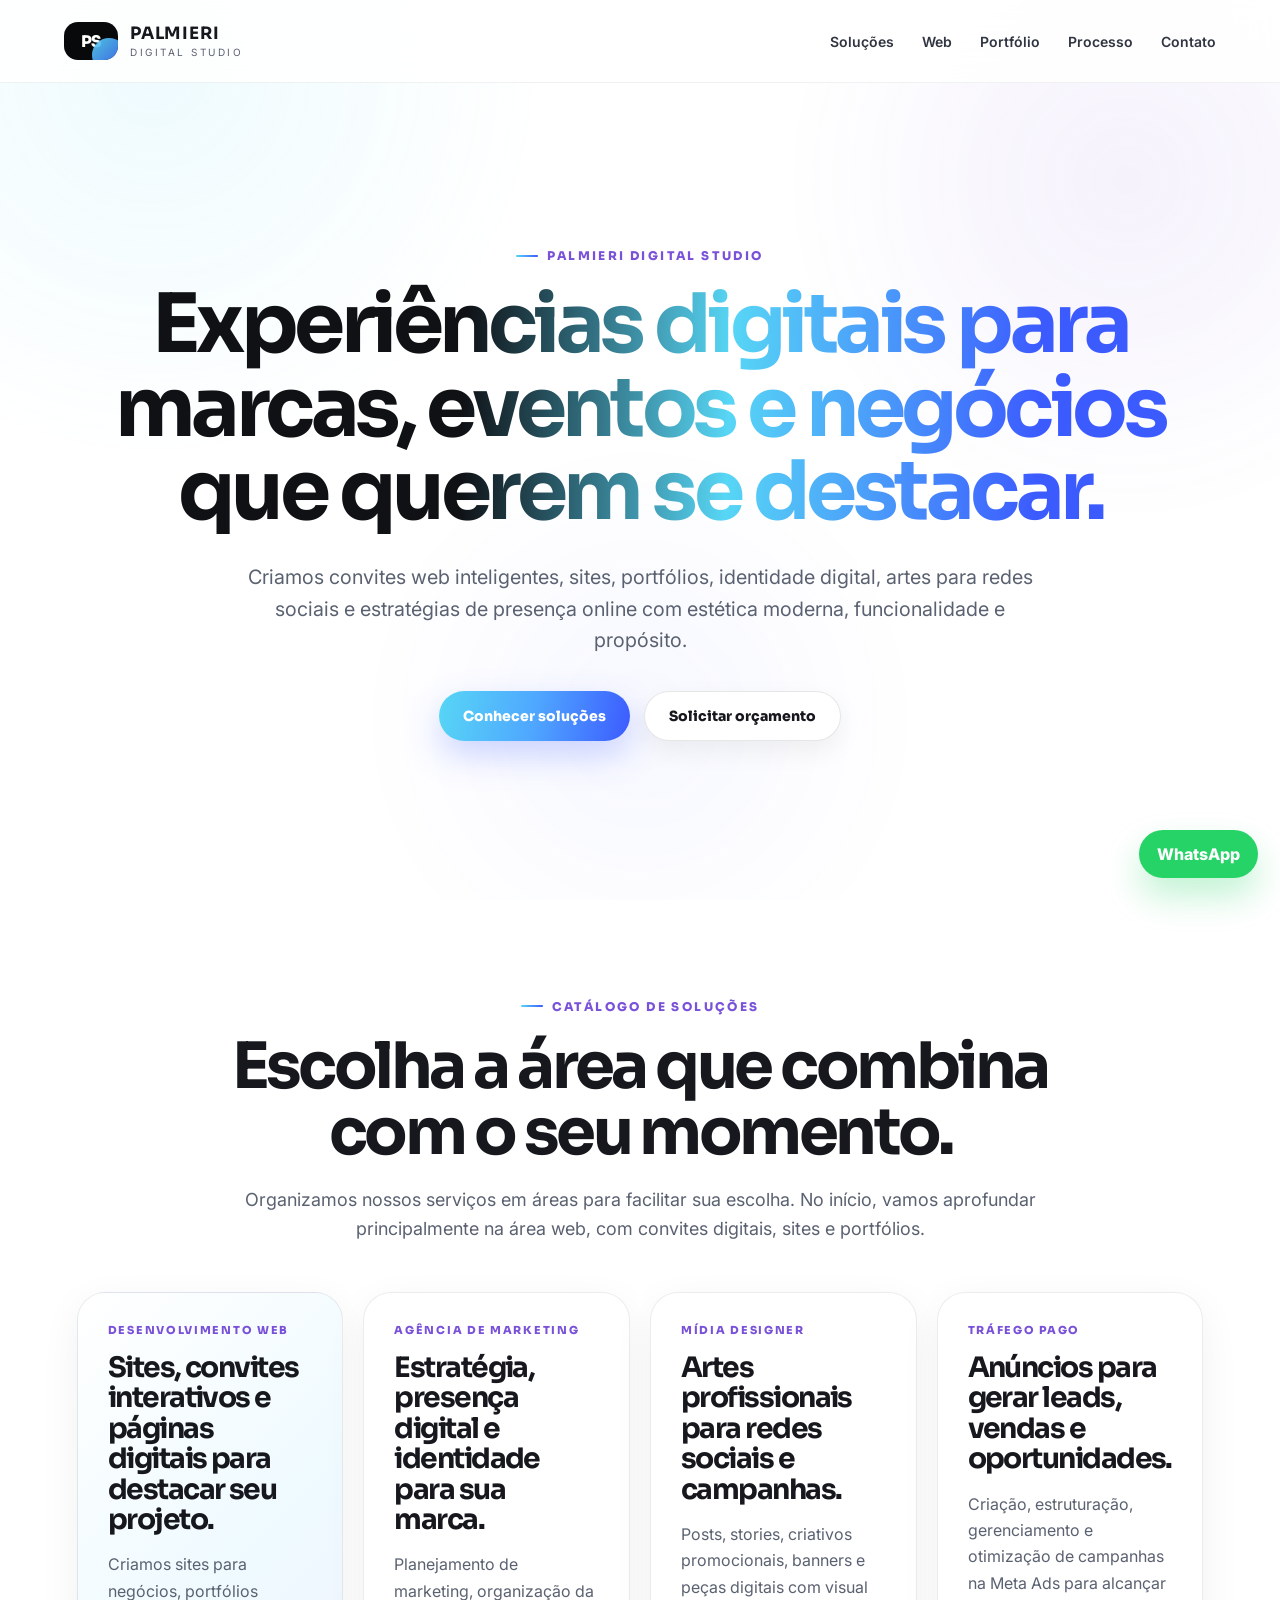
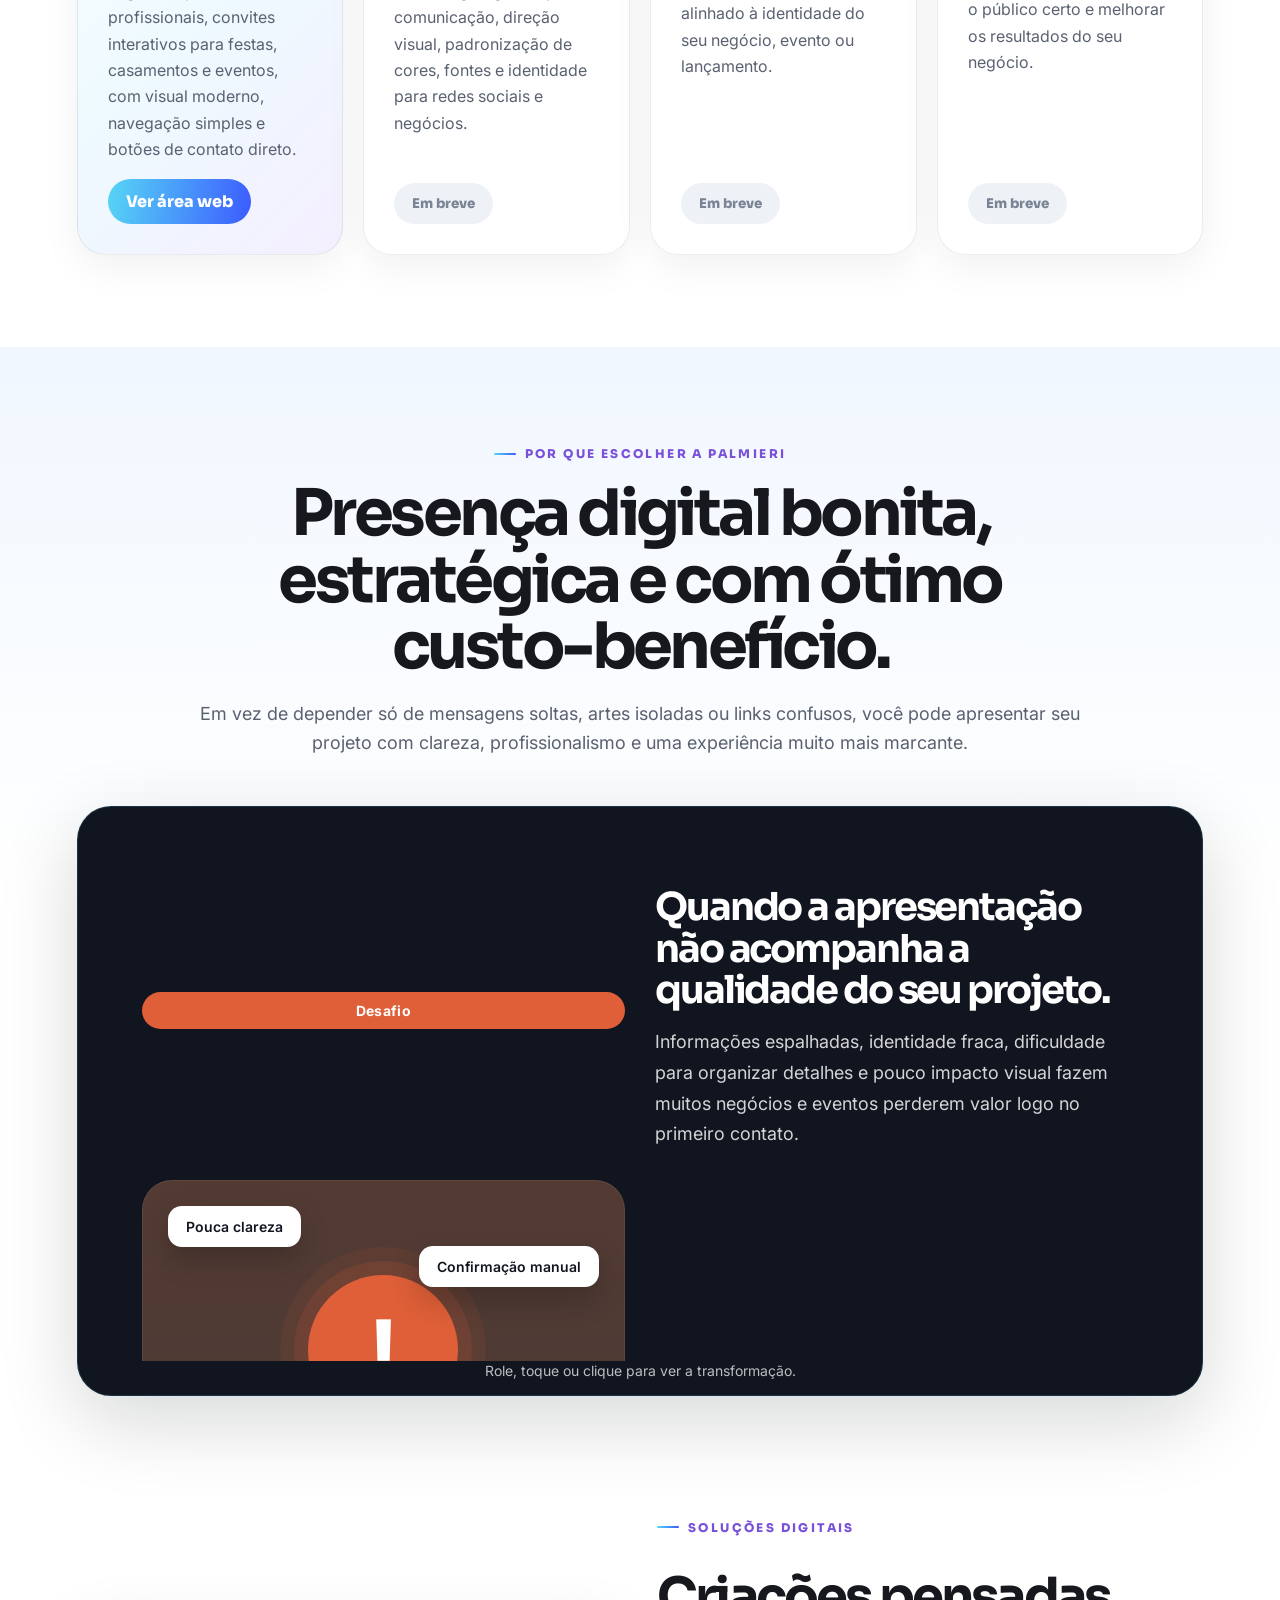
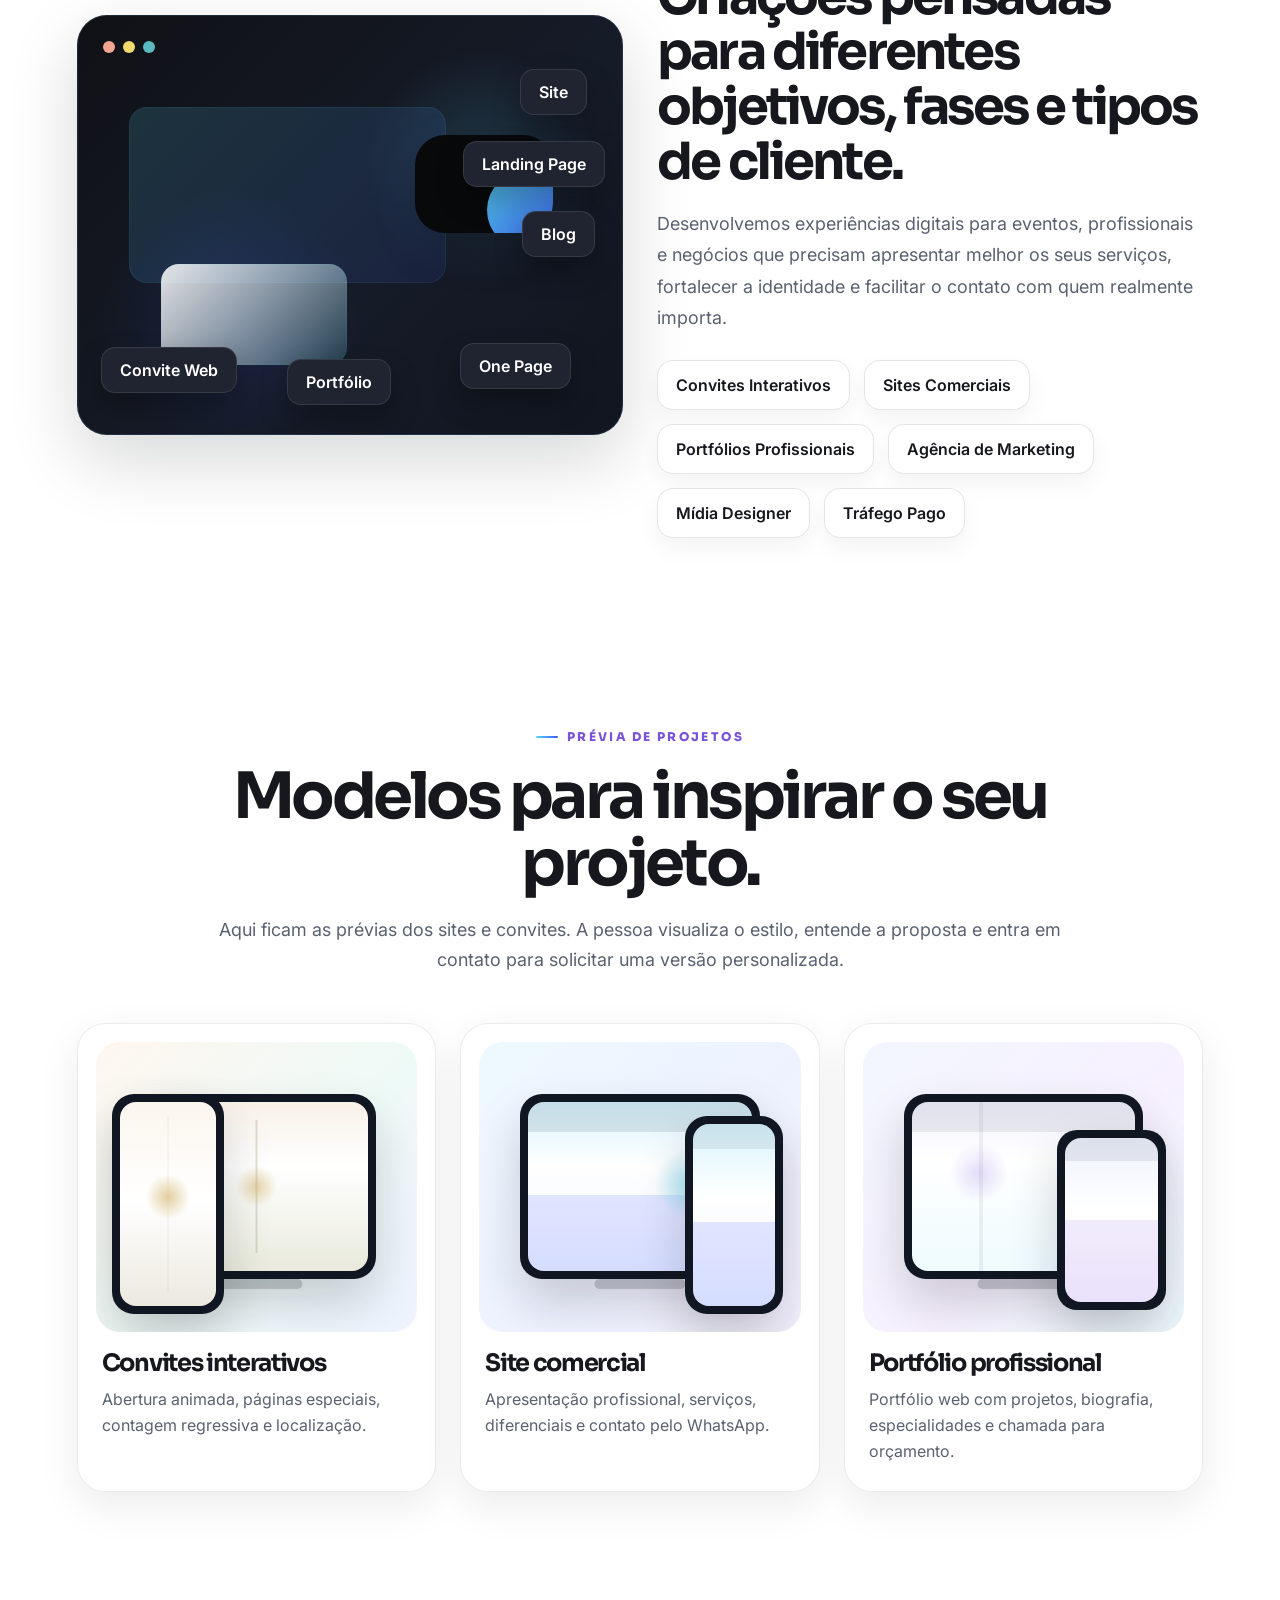
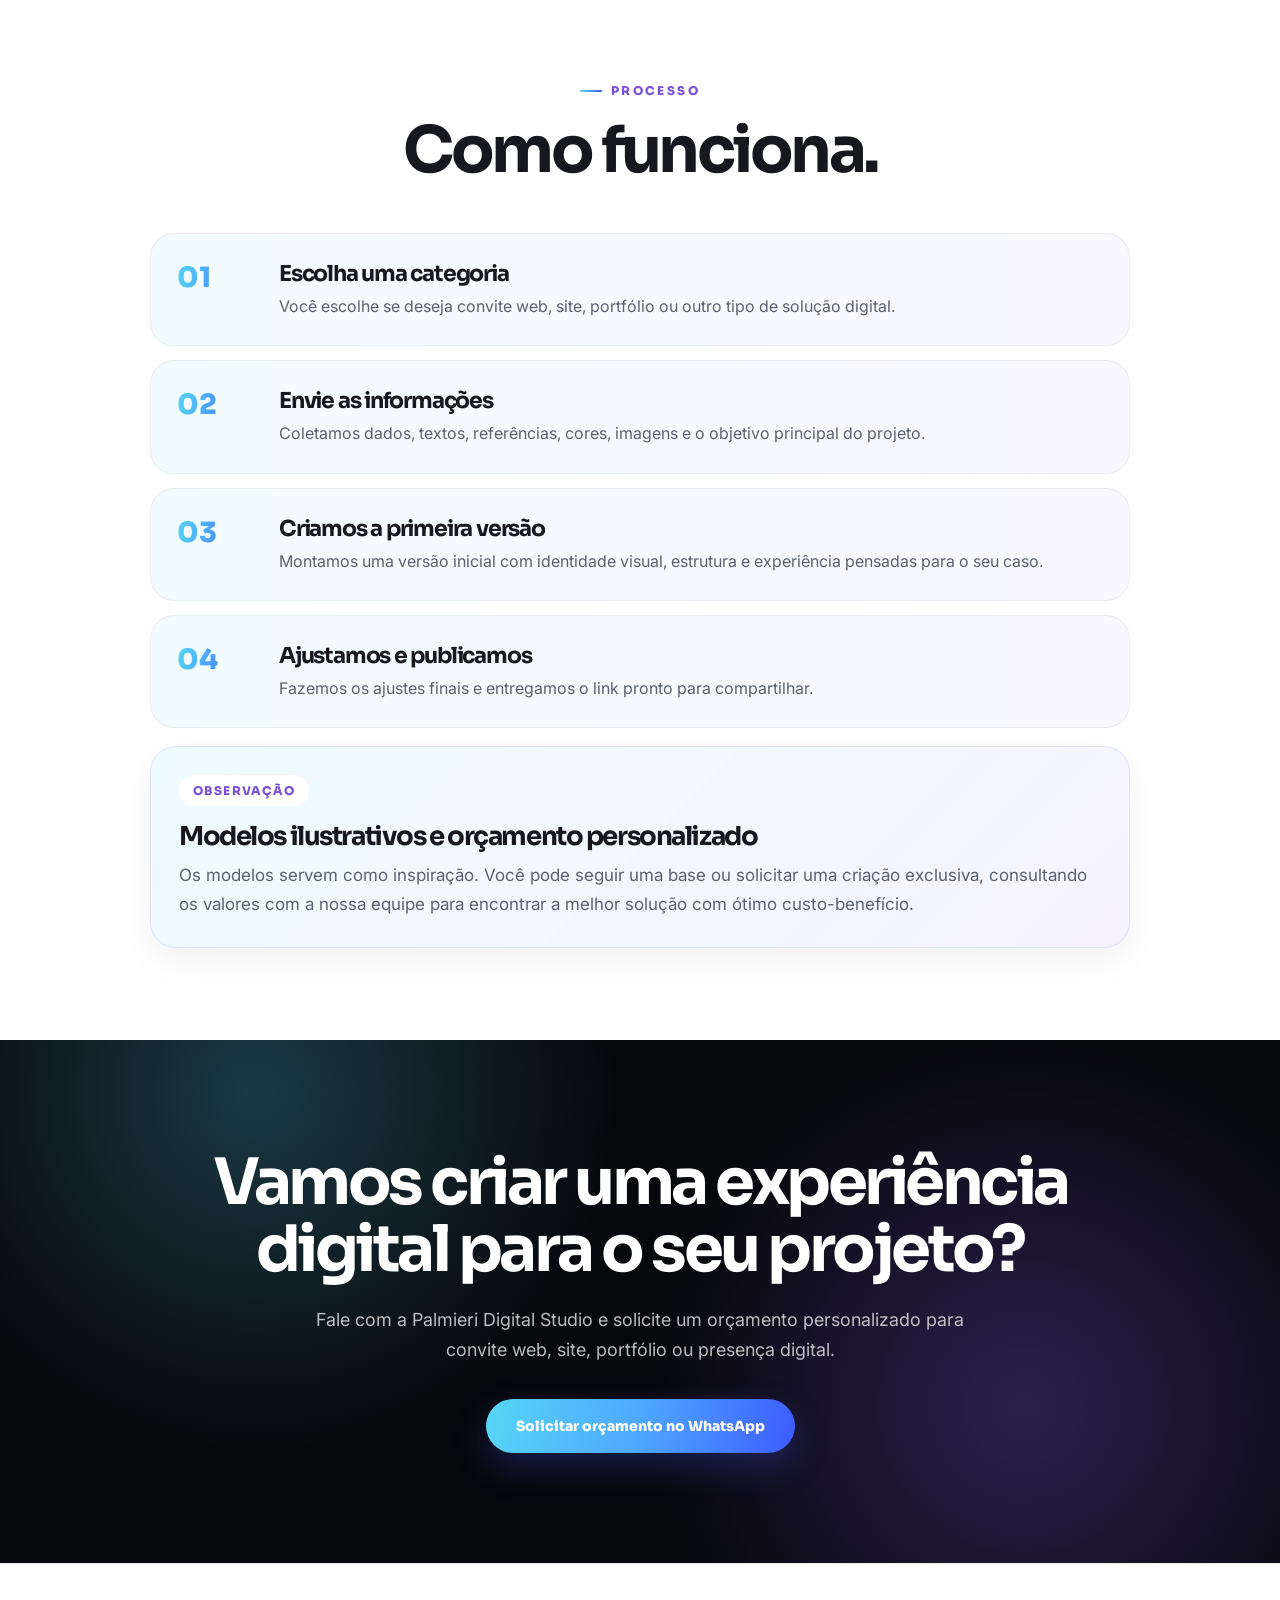
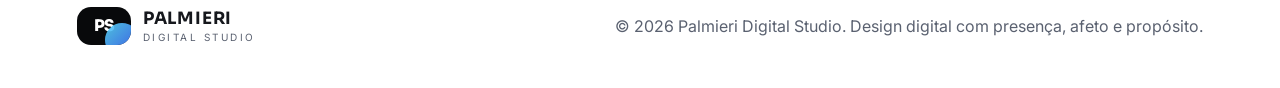
==== commit 317a19b1: "Corrige desafio solucao e ajusta observacao do processo" ====
--- a/index.html
+++ b/index.html
@@ -251,7 +251,12 @@
         <div class="step reveal"><span>02</span><div><h3>Envie as informações</h3><p>Coletamos dados, textos, referências, cores, imagens e o objetivo principal do projeto.</p></div></div>
         <div class="step reveal"><span>03</span><div><h3>Criamos a primeira versão</h3><p>Montamos uma versão inicial com identidade visual, estrutura e experiência pensadas para o seu caso.</p></div></div>
         <div class="step reveal"><span>04</span><div><h3>Ajustamos e publicamos</h3><p>Fazemos os ajustes finais e entregamos o link pronto para compartilhar.</p></div></div>
-        <div class="step reveal"><span>05</span><div><h3>Modelos ilustrativos ou orçamento personalizado</h3><p>Os modelos servem para inspirar. Você pode seguir uma base ou pedir algo exclusivo, consultando valores com a nossa equipe para encontrar a melhor solução com ótimo custo-benefício.</p></div></div>
+      </div>
+
+      <div class="process-note reveal">
+        <span>Observação</span>
+        <h3>Modelos ilustrativos e orçamento personalizado</h3>
+        <p>Os modelos servem como inspiração. Você pode seguir uma base ou solicitar uma criação exclusiva, consultando os valores com a nossa equipe para encontrar a melhor solução com ótimo custo-benefício.</p>
       </div>
     </section>
 
--- a/style.css
+++ b/style.css
@@ -487,3 +487,303 @@
   .offer-logo-mark{width:110px;height:110px;font-size:38px;right:36px;top:140px}
   .offer-floating{font-size:13px;padding:10px 12px}
 }
+
+
+/* Correção v7 — Desafio x Solução sem cortes */
+.story-panel{
+  overflow:visible;
+  padding:34px;
+}
+
+.story-stage{
+  min-height:520px;
+}
+
+.story-face{
+  padding:30px;
+  grid-template-columns:1fr 1fr;
+}
+
+.story-visual{
+  min-height:380px;
+  align-self:center;
+  overflow:visible;
+}
+
+.story-hint{
+  position:relative;
+  z-index:5;
+  padding-top:8px;
+}
+
+/* Reorganiza os balões para não ficarem cortados nas laterais */
+.pill-a{top:34px;left:34px}
+.pill-b{top:74px;right:34px}
+.pill-c{left:34px;bottom:58px}
+.pill-d{right:34px;bottom:58px}
+
+/* Deixa o bloco de soluções mais alinhado com a identidade Palmieri */
+.offer-canvas{
+  background:
+    radial-gradient(circle at 74% 36%, rgba(87,214,245,.16), transparent 24%),
+    radial-gradient(circle at 28% 72%, rgba(60,91,255,.14), transparent 26%),
+    linear-gradient(135deg,#0f1115,#161b28 58%,#11151f);
+}
+
+.offer-logo-mark{
+  background:#08090b;
+  color:#fff;
+  width:138px;
+  height:98px;
+  border-radius:30px;
+  font-size:46px;
+  letter-spacing:-2px;
+  font-family:"Sora",sans-serif;
+  position:absolute;
+  overflow:hidden;
+}
+
+.offer-logo-mark:after{
+  content:"";
+  position:absolute;
+  right:-12px;
+  bottom:-16px;
+  width:78px;
+  height:78px;
+  border-radius:50%;
+  background:linear-gradient(135deg,var(--blue1),var(--blue3));
+  opacity:.92;
+  z-index:0;
+}
+
+.offer-logo-mark{
+  isolation:isolate;
+}
+
+.offer-logo-mark::before{
+  content:"PS";
+  position:relative;
+  z-index:2;
+}
+
+/* Oculta o texto cru antigo dentro da marca para usar o pseudo-elemento limpo */
+.offer-logo-mark{
+  font-size:0;
+}
+
+.offer-card.large{
+  background:linear-gradient(135deg,rgba(87,214,245,.16),rgba(60,91,255,.10));
+}
+
+.offer-card.small{
+  background:linear-gradient(135deg,rgba(255,255,255,.88),rgba(87,214,245,.18));
+}
+
+@media(max-width:1100px){
+  .story-panel{
+    padding:24px;
+  }
+
+  .story-stage{
+    min-height:760px;
+  }
+
+  .story-face{
+    grid-template-columns:1fr;
+  }
+
+  .story-visual{
+    min-height:360px;
+  }
+}
+
+@media(max-width:760px){
+  .story-panel{
+    padding:18px;
+    overflow:hidden;
+  }
+
+  .story-stage{
+    min-height:760px;
+  }
+
+  .story-face{
+    padding:8px;
+  }
+
+  .story-copy h3{
+    font-size:clamp(30px,10vw,44px);
+  }
+
+  .story-copy p{
+    font-size:16px;
+  }
+
+  .story-visual{
+    min-height:330px;
+  }
+
+  .pill-a{top:22px;left:16px}
+  .pill-b{top:74px;right:16px}
+  .pill-c{left:16px;bottom:34px}
+  .pill-d{right:16px;bottom:34px}
+
+  .offer-logo-mark{
+    width:112px;
+    height:80px;
+    border-radius:24px;
+  }
+}
+
+
+/* Correção v8 — Desafio x Solução dentro do bloco */
+.story-panel{
+  overflow:hidden !important;
+  padding:34px !important;
+}
+
+.story-stage{
+  min-height:520px !important;
+  position:relative !important;
+  overflow:hidden !important;
+}
+
+.story-face{
+  position:absolute !important;
+  inset:0 !important;
+  display:grid !important;
+  grid-template-columns:1fr 1fr !important;
+  align-items:center !important;
+  gap:30px !important;
+  padding:30px !important;
+}
+
+.story-visual{
+  min-height:340px !important;
+  max-height:360px !important;
+  overflow:hidden !important;
+  border-radius:30px !important;
+}
+
+.story-icon{
+  width:150px !important;
+  height:150px !important;
+  font-size:82px !important;
+}
+
+.story-pill{
+  z-index:4 !important;
+  font-size:14px !important;
+  white-space:nowrap !important;
+}
+
+.pill-a{top:26px !important;left:26px !important}
+.pill-b{top:66px !important;right:26px !important}
+.pill-c{left:26px !important;bottom:40px !important}
+.pill-d{right:26px !important;bottom:40px !important}
+
+.story-hint{
+  position:absolute !important;
+  left:0 !important;
+  right:0 !important;
+  bottom:16px !important;
+  z-index:10 !important;
+  padding:0 !important;
+  pointer-events:none !important;
+}
+
+/* Observação do processo — não é passo */
+.process-note{
+  max-width:980px;
+  margin:18px auto 0;
+  padding:28px;
+  border-radius:26px;
+  background:linear-gradient(135deg,rgba(87,214,245,.10),rgba(181,155,255,.12));
+  border:1px solid rgba(60,91,255,.12);
+  box-shadow:0 12px 34px rgba(15,17,21,.06);
+}
+
+.process-note span{
+  display:inline-flex;
+  padding:8px 14px;
+  border-radius:999px;
+  background:white;
+  color:var(--purple2);
+  font-family:"Sora",sans-serif;
+  font-size:12px;
+  text-transform:uppercase;
+  letter-spacing:1.4px;
+  font-weight:800;
+  margin-bottom:14px;
+}
+
+.process-note h3{
+  font-size:26px;
+  margin:0 0 8px;
+}
+
+.process-note p{
+  margin:0;
+  color:var(--text);
+  line-height:1.7;
+  font-size:17px;
+}
+
+@media(max-width:1100px){
+  .story-stage{
+    min-height:760px !important;
+  }
+
+  .story-face{
+    grid-template-columns:1fr !important;
+    gap:22px !important;
+  }
+
+  .story-visual{
+    min-height:330px !important;
+    max-height:340px !important;
+  }
+}
+
+@media(max-width:760px){
+  .story-panel{
+    padding:18px !important;
+  }
+
+  .story-stage{
+    min-height:720px !important;
+  }
+
+  .story-face{
+    padding:8px !important;
+  }
+
+  .story-copy h3{
+    font-size:clamp(28px,9vw,42px) !important;
+  }
+
+  .story-copy p{
+    font-size:16px !important;
+  }
+
+  .story-visual{
+    min-height:300px !important;
+    max-height:310px !important;
+  }
+
+  .story-icon{
+    width:120px !important;
+    height:120px !important;
+    font-size:66px !important;
+  }
+
+  .story-pill{
+    font-size:12px !important;
+    padding:9px 11px !important;
+  }
+
+  .pill-a{top:18px !important;left:14px !important}
+  .pill-b{top:62px !important;right:14px !important}
+  .pill-c{left:14px !important;bottom:26px !important}
+  .pill-d{right:14px !important;bottom:26px !important}
+}
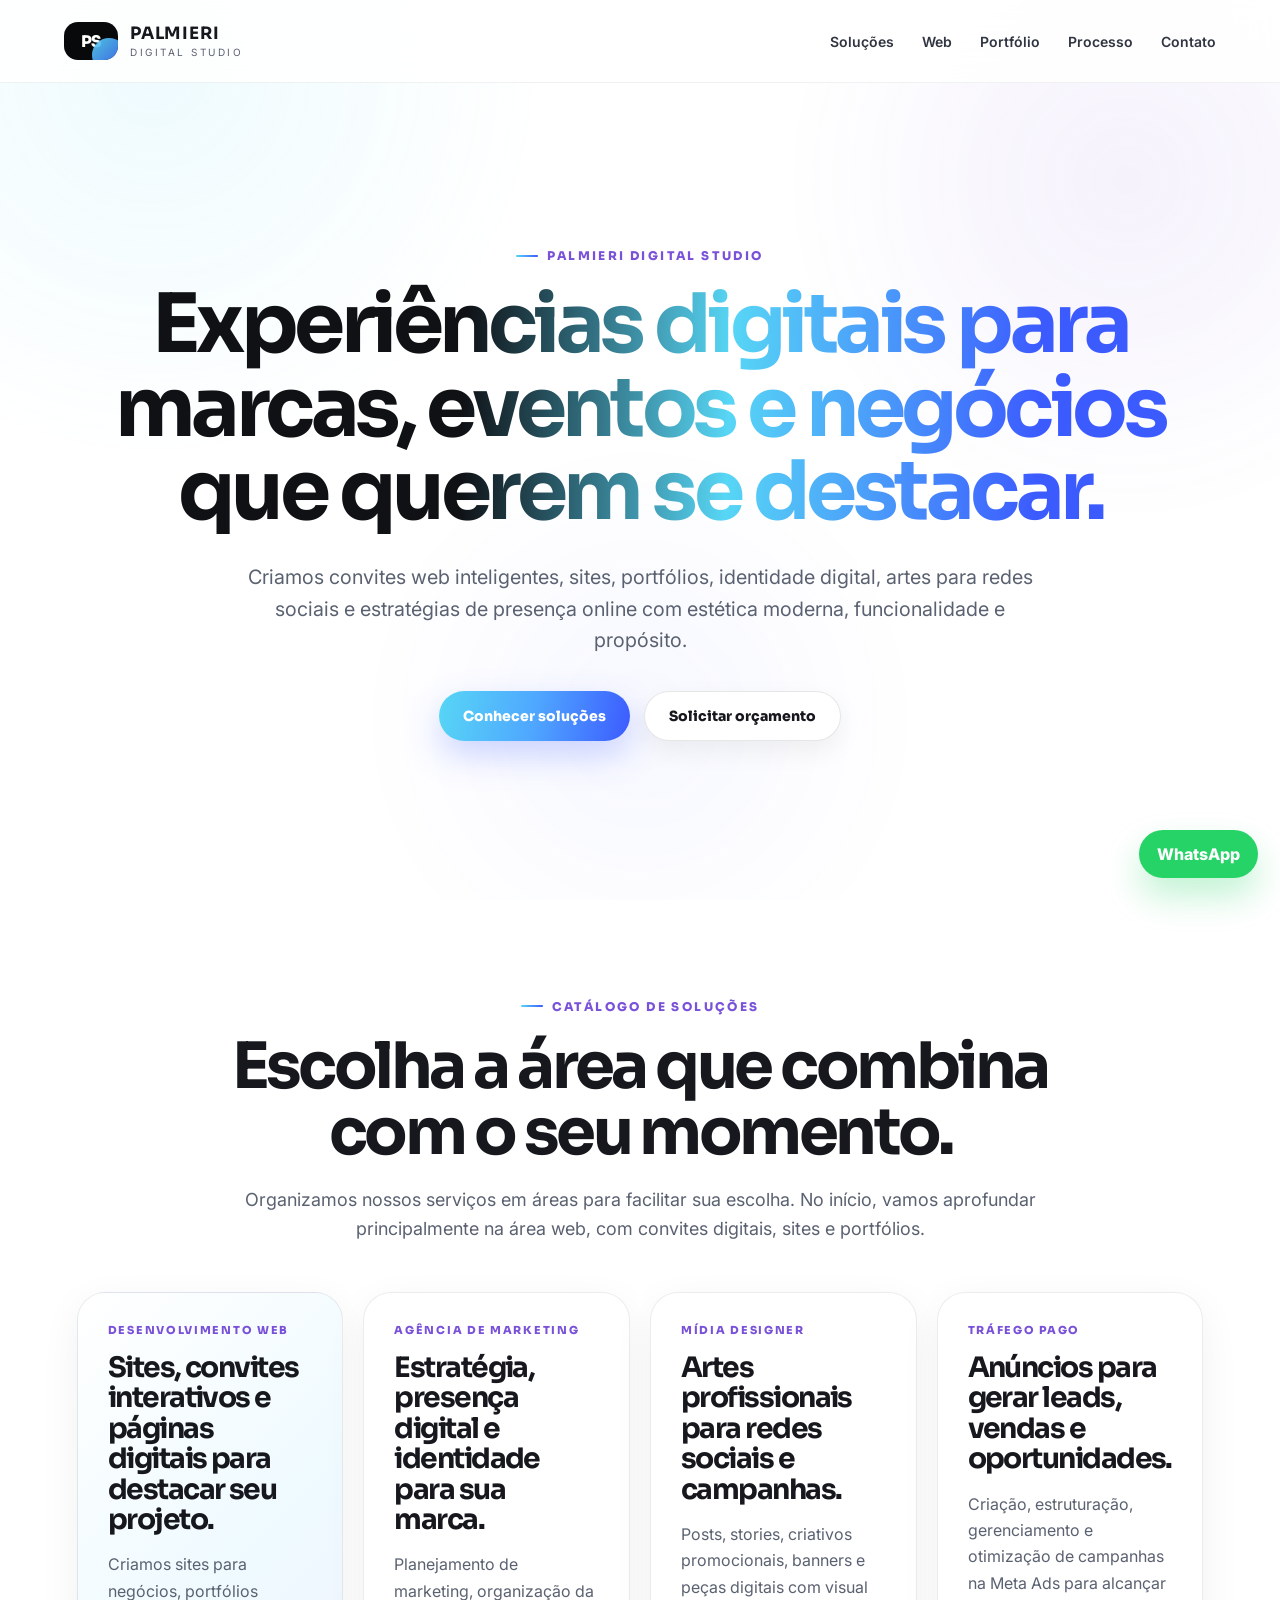
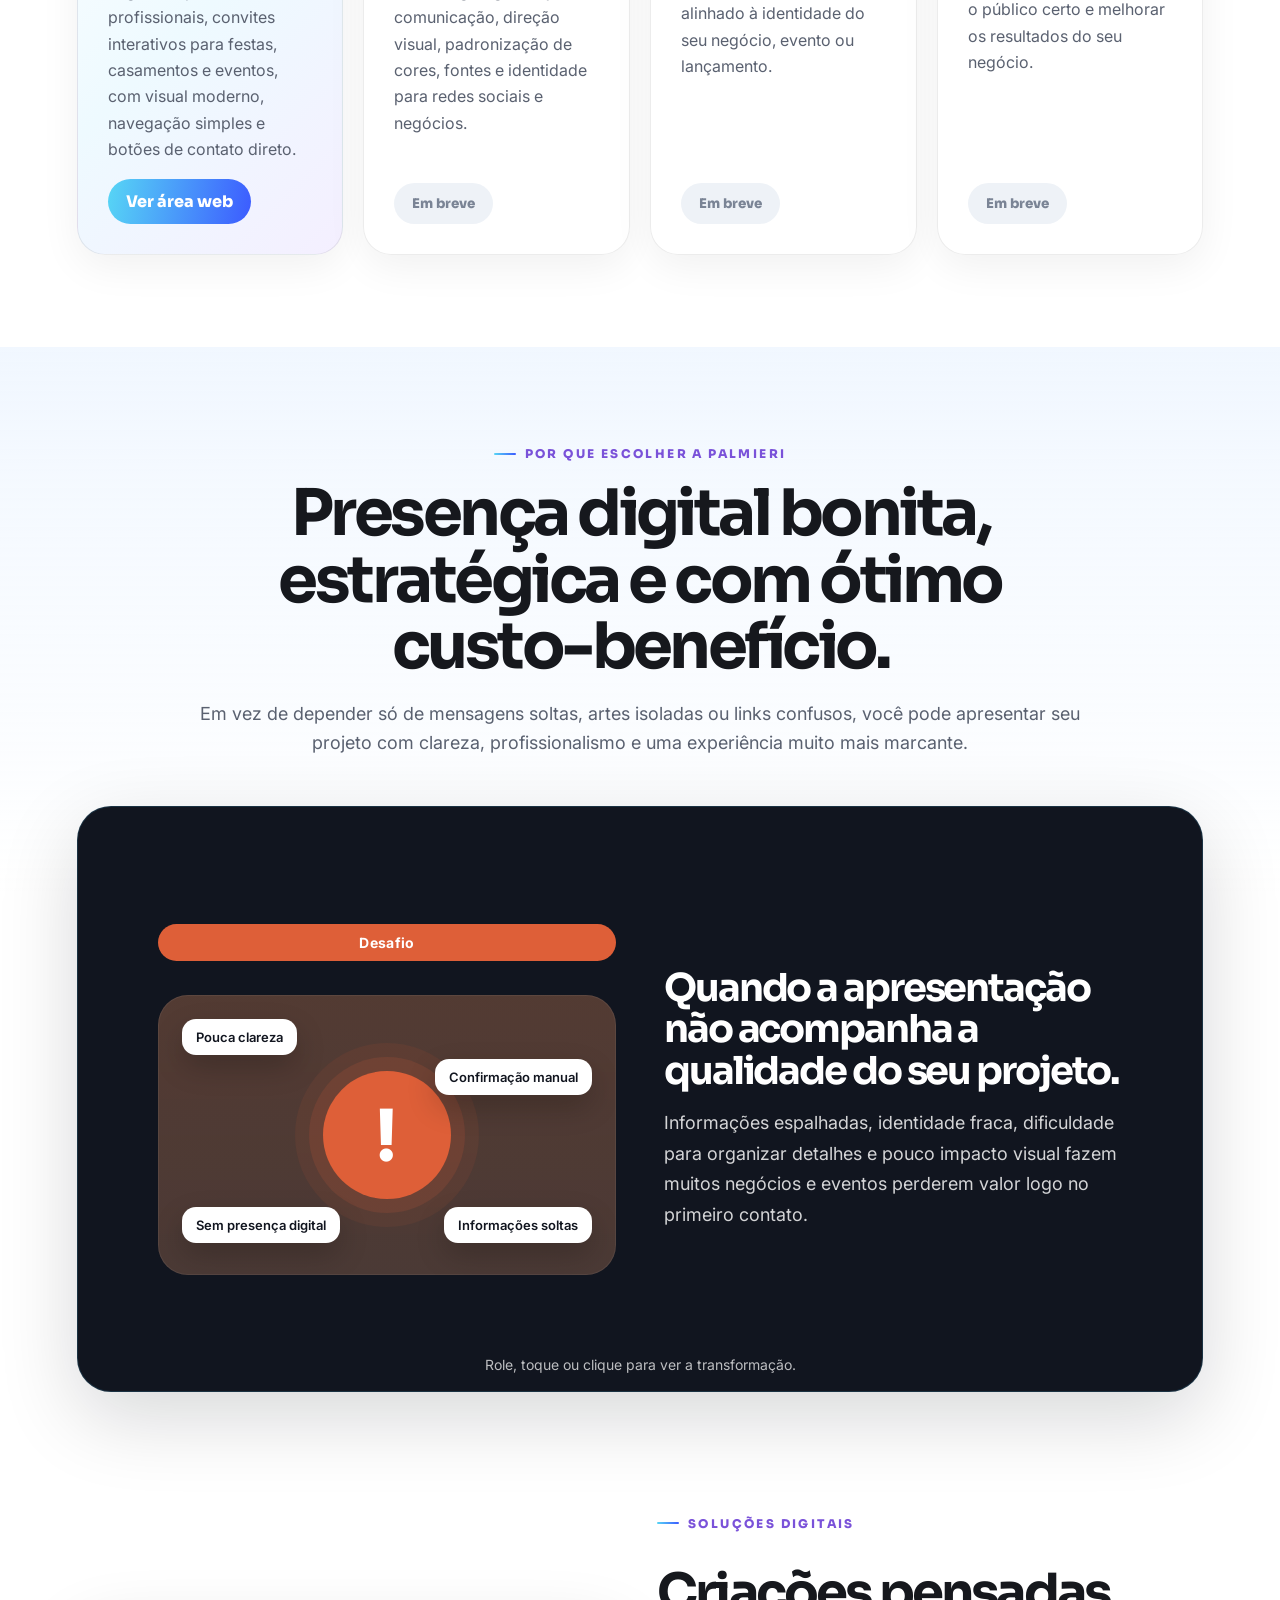
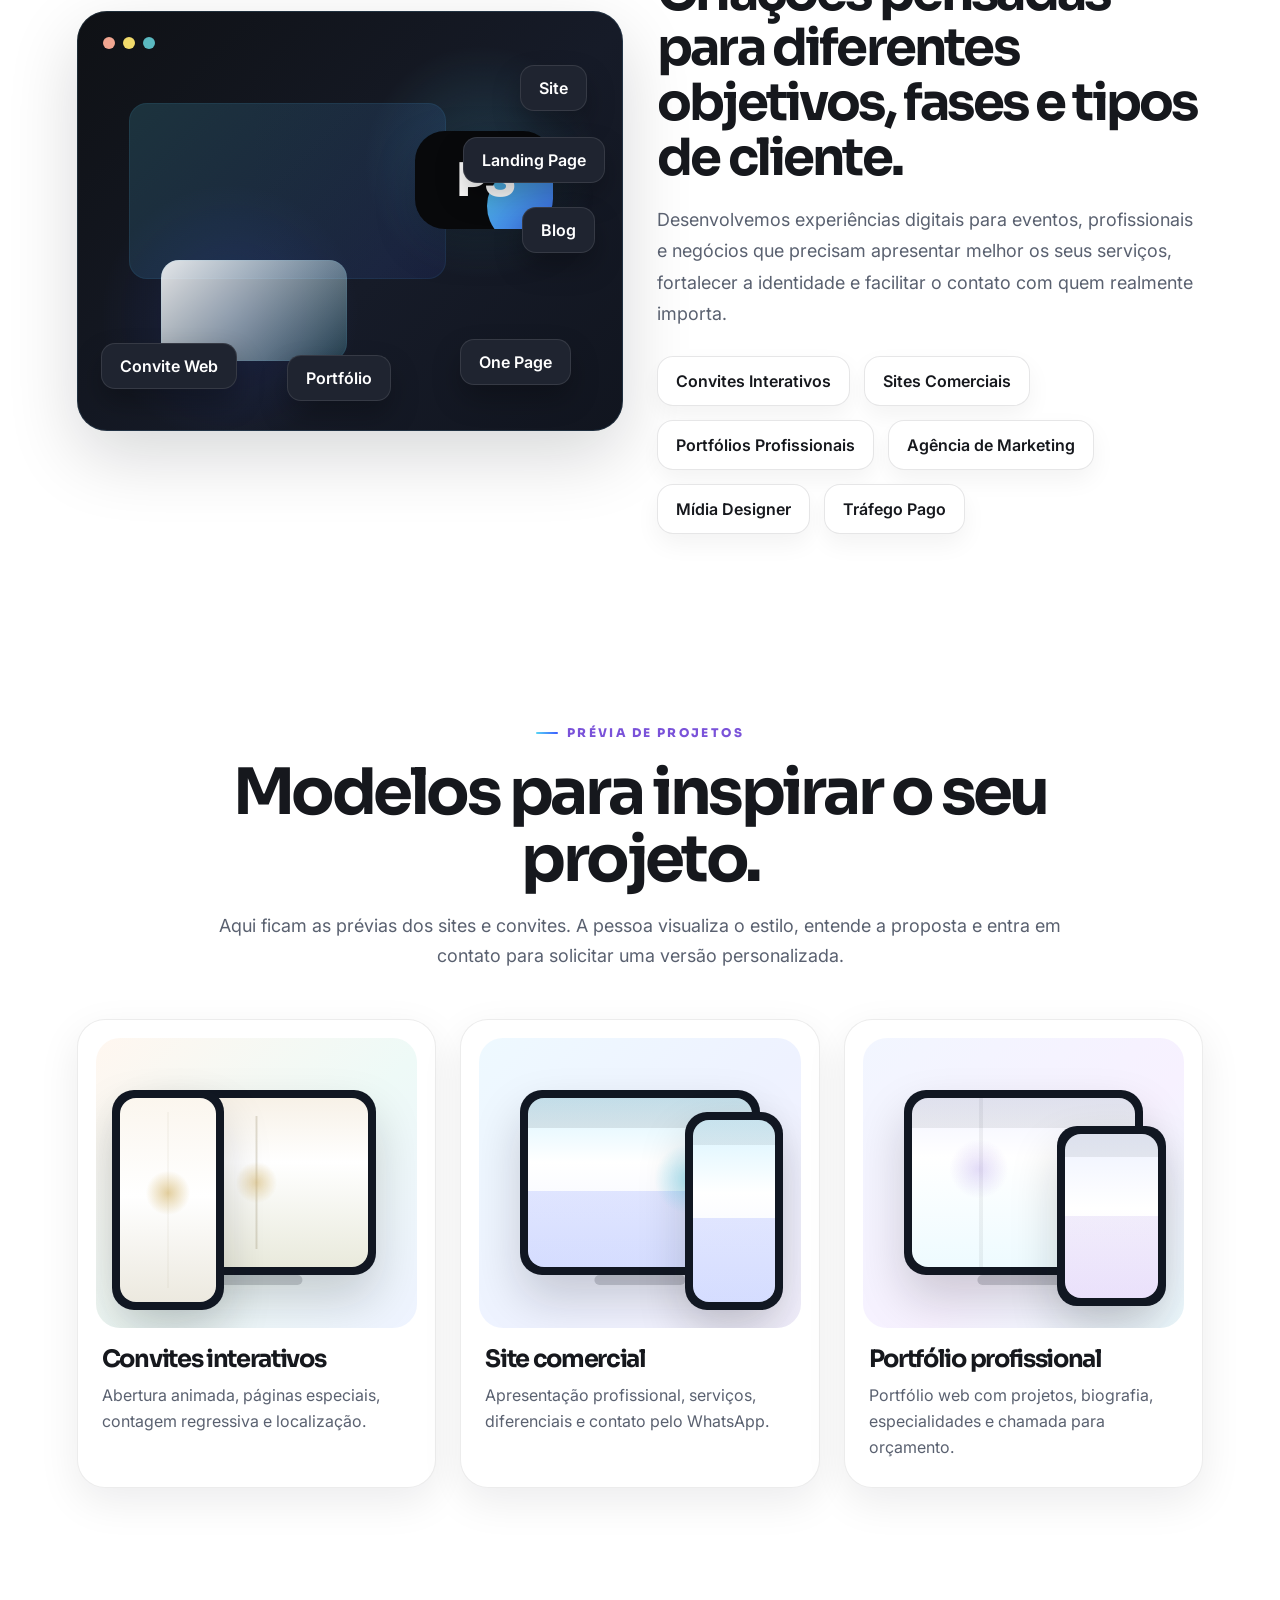
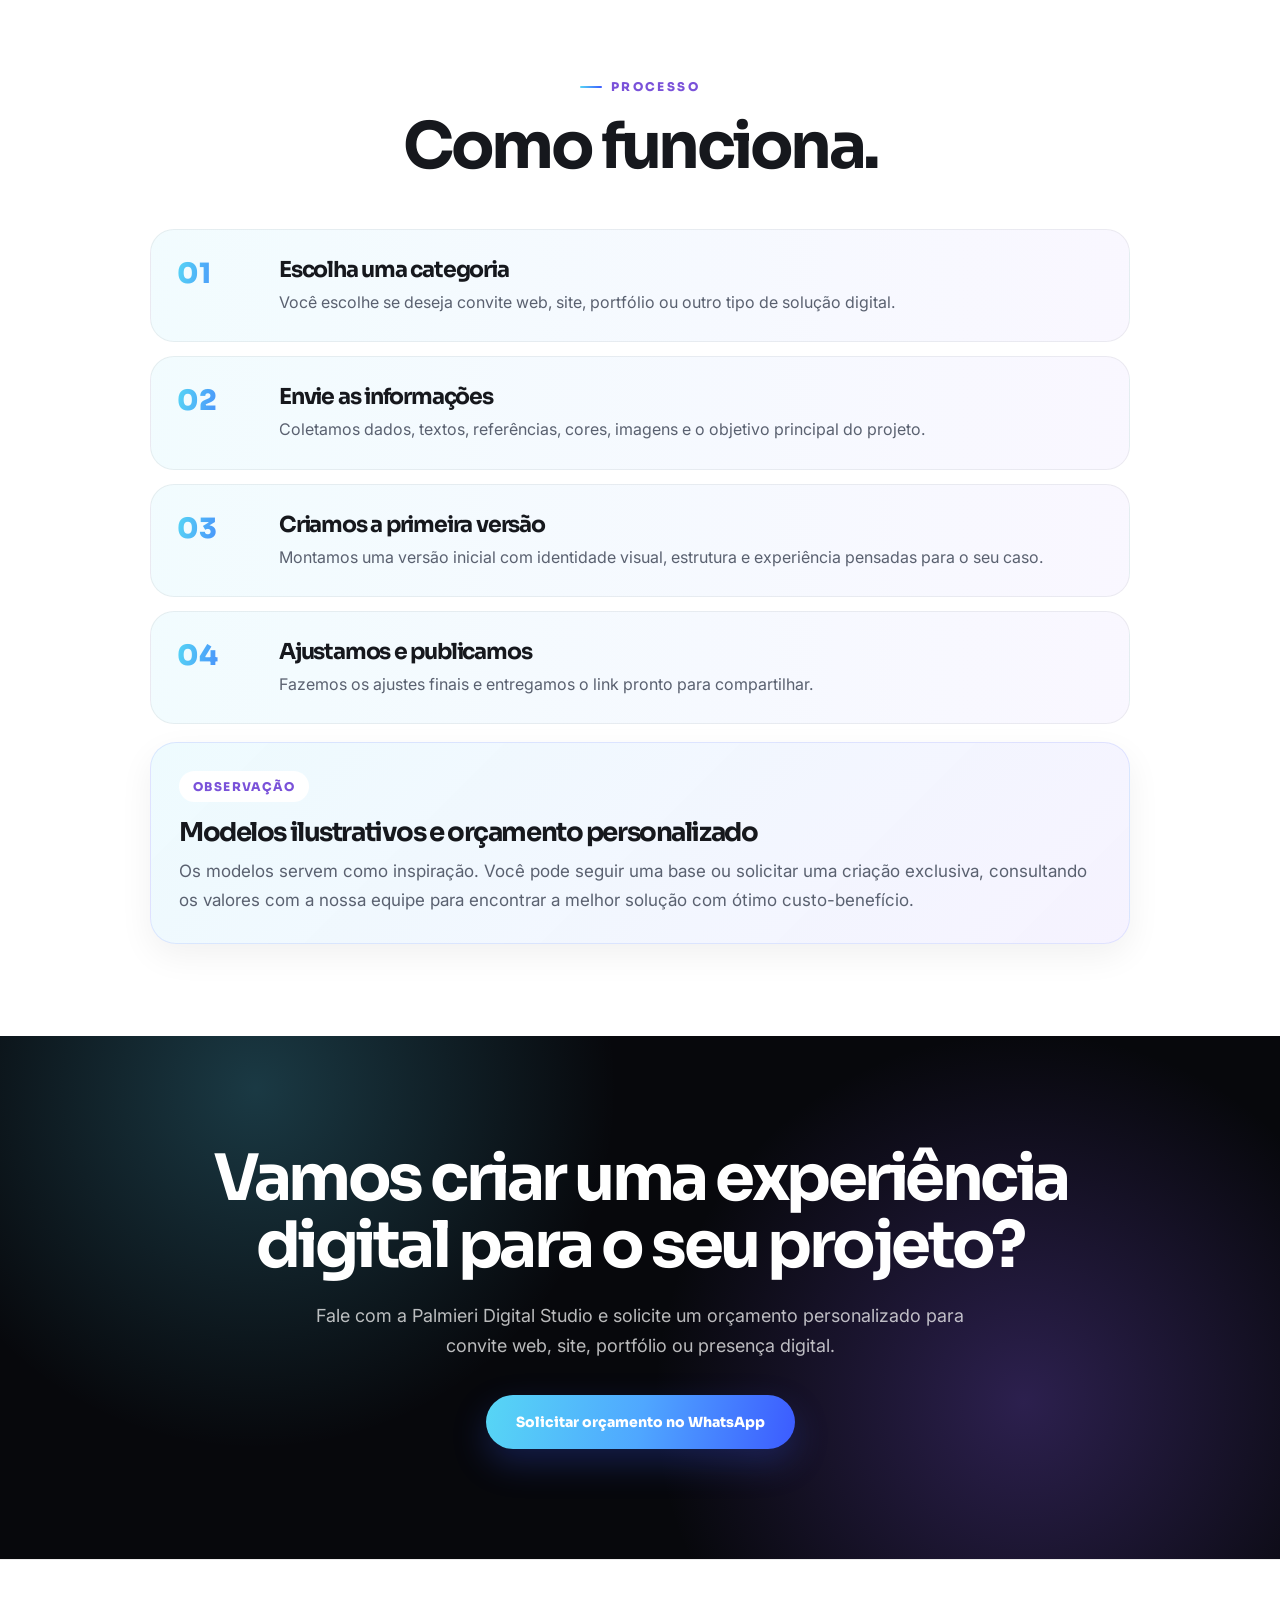
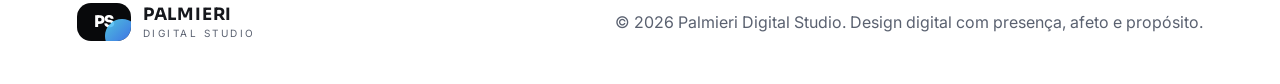
==== commit b677fb90: "Corrige alinhamento desafio solucao e logo PS" ====
--- a/index.html
+++ b/index.html
@@ -109,36 +109,40 @@
       <div class="story-panel reveal" id="storyPanel">
         <div class="story-stage">
           <div class="story-face story-challenge">
-            <div class="story-badge danger">Desafio</div>
+            <div class="story-left">
+              <div class="story-badge danger">Desafio</div>
+              <div class="story-visual">
+                <div class="story-icon story-icon-alert">!</div>
+                <span class="story-pill pill-a">Pouca clareza</span>
+                <span class="story-pill pill-b">Confirmação manual</span>
+                <span class="story-pill pill-c">Sem presença digital</span>
+                <span class="story-pill pill-d">Informações soltas</span>
+              </div>
+            </div>
             <div class="story-copy">
               <h3>Quando a apresentação não acompanha a qualidade do seu projeto.</h3>
               <p>
                 Informações espalhadas, identidade fraca, dificuldade para organizar detalhes e pouco impacto visual fazem muitos negócios e eventos perderem valor logo no primeiro contato.
               </p>
             </div>
-            <div class="story-visual">
-              <div class="story-icon story-icon-alert">!</div>
-              <span class="story-pill pill-a">Pouca clareza</span>
-              <span class="story-pill pill-b">Confirmação manual</span>
-              <span class="story-pill pill-c">Sem presença digital</span>
-              <span class="story-pill pill-d">Informações soltas</span>
-            </div>
           </div>
 
           <div class="story-face story-solution">
-            <div class="story-badge success">Solução</div>
+            <div class="story-left">
+              <div class="story-badge success">Solução</div>
+              <div class="story-visual">
+                <div class="story-icon story-icon-check">✓</div>
+                <span class="story-pill pill-a">Convites Web</span>
+                <span class="story-pill pill-b">Sites Profissionais</span>
+                <span class="story-pill pill-c">Portfólios Web</span>
+                <span class="story-pill pill-d">Contato rápido</span>
+              </div>
+            </div>
             <div class="story-copy">
               <h3>Transformamos sua ideia em uma experiência digital elegante e funcional.</h3>
               <p>
                 Com convites interativos, sites, portfólios e soluções visuais, sua comunicação fica mais bonita, organizada, prática para o cliente e com excelente custo-benefício para crescer com segurança.
               </p>
-            </div>
-            <div class="story-visual">
-              <div class="story-icon story-icon-check">✓</div>
-              <span class="story-pill pill-a">Convites Web</span>
-              <span class="story-pill pill-b">Sites Profissionais</span>
-              <span class="story-pill pill-c">Portfólios Web</span>
-              <span class="story-pill pill-d">Contato rápido</span>
             </div>
           </div>
         </div>
@@ -155,7 +159,7 @@
             </div>
             <div class="offer-card large"></div>
             <div class="offer-card small"></div>
-            <div class="offer-logo-mark">PS</div>
+            <div class="offer-logo-mark"><span>PS</span></div>
             <div class="offer-floating one">Site</div>
             <div class="offer-floating two">Landing Page</div>
             <div class="offer-floating three">Blog</div>
--- a/style.css
+++ b/style.css
@@ -787,3 +787,195 @@
   .pill-c{left:14px !important;bottom:26px !important}
   .pill-d{right:14px !important;bottom:26px !important}
 }
+
+
+/* Correção v9 — centraliza Desafio/Solução e mantém a arte dentro do card */
+.story-panel{
+  overflow:hidden !important;
+  padding:42px !important;
+  max-width:1180px !important;
+}
+
+.story-stage{
+  min-height:500px !important;
+  overflow:hidden !important;
+}
+
+.story-face{
+  display:grid !important;
+  grid-template-columns:minmax(0,1fr) minmax(0,1fr) !important;
+  grid-template-rows:1fr !important;
+  align-items:center !important;
+  gap:48px !important;
+  padding:38px !important;
+}
+
+.story-left{
+  display:flex !important;
+  flex-direction:column !important;
+  justify-content:center !important;
+  gap:34px !important;
+  min-width:0 !important;
+  height:100% !important;
+}
+
+.story-badge{
+  position:relative !important;
+  width:100% !important;
+  max-width:520px !important;
+  align-self:center !important;
+  margin:0 !important;
+  text-align:center !important;
+}
+
+.story-visual{
+  width:100% !important;
+  max-width:520px !important;
+  min-height:280px !important;
+  max-height:300px !important;
+  align-self:center !important;
+  margin:0 !important;
+  overflow:hidden !important;
+}
+
+.story-copy{
+  align-self:center !important;
+}
+
+.story-copy h3{
+  margin-top:0 !important;
+}
+
+.story-icon{
+  width:128px !important;
+  height:128px !important;
+  font-size:72px !important;
+}
+
+.story-pill{
+  font-size:13px !important;
+  padding:10px 14px !important;
+}
+
+.pill-a{top:24px !important;left:24px !important}
+.pill-b{top:64px !important;right:24px !important}
+.pill-c{left:24px !important;bottom:32px !important}
+.pill-d{right:24px !important;bottom:32px !important}
+
+.story-hint{
+  position:absolute !important;
+  bottom:18px !important;
+  left:0 !important;
+  right:0 !important;
+  z-index:20 !important;
+}
+
+/* Correção v9 — logo PS oficial no bloco Soluções Digitais */
+.offer-logo-mark{
+  width:138px !important;
+  height:98px !important;
+  border-radius:30px !important;
+  background:#08090b !important;
+  color:#fff !important;
+  display:flex !important;
+  align-items:center !important;
+  justify-content:center !important;
+  font-family:"Sora",sans-serif !important;
+  font-size:0 !important;
+  font-weight:800 !important;
+  letter-spacing:-2px !important;
+  overflow:hidden !important;
+  isolation:isolate !important;
+}
+
+.offer-logo-mark span{
+  position:relative !important;
+  z-index:3 !important;
+  font-size:46px !important;
+  line-height:1 !important;
+}
+
+.offer-logo-mark:before{
+  content:"" !important;
+  position:absolute !important;
+  inset:auto -12px -16px auto !important;
+  width:78px !important;
+  height:78px !important;
+  border-radius:50% !important;
+  background:linear-gradient(135deg,var(--blue1),var(--blue3)) !important;
+  opacity:.92 !important;
+  z-index:1 !important;
+}
+
+.offer-logo-mark:after{
+  display:none !important;
+}
+
+@media(max-width:1100px){
+  .story-stage{
+    min-height:760px !important;
+  }
+
+  .story-face{
+    grid-template-columns:1fr !important;
+    gap:26px !important;
+    padding:24px !important;
+  }
+
+  .story-left{
+    gap:24px !important;
+  }
+
+  .story-visual{
+    min-height:300px !important;
+    max-height:320px !important;
+  }
+}
+
+@media(max-width:760px){
+  .story-panel{
+    padding:18px !important;
+  }
+
+  .story-stage{
+    min-height:700px !important;
+  }
+
+  .story-face{
+    padding:10px !important;
+    gap:18px !important;
+  }
+
+  .story-left{
+    gap:18px !important;
+  }
+
+  .story-visual{
+    min-height:260px !important;
+    max-height:280px !important;
+  }
+
+  .story-copy h3{
+    font-size:clamp(28px,9vw,40px) !important;
+  }
+
+  .story-copy p{
+    font-size:15.5px !important;
+  }
+
+  .story-icon{
+    width:106px !important;
+    height:106px !important;
+    font-size:58px !important;
+  }
+
+  .story-pill{
+    font-size:11.5px !important;
+    padding:8px 10px !important;
+  }
+
+  .pill-a{top:16px !important;left:12px !important}
+  .pill-b{top:54px !important;right:12px !important}
+  .pill-c{left:12px !important;bottom:22px !important}
+  .pill-d{right:12px !important;bottom:22px !important}
+}
